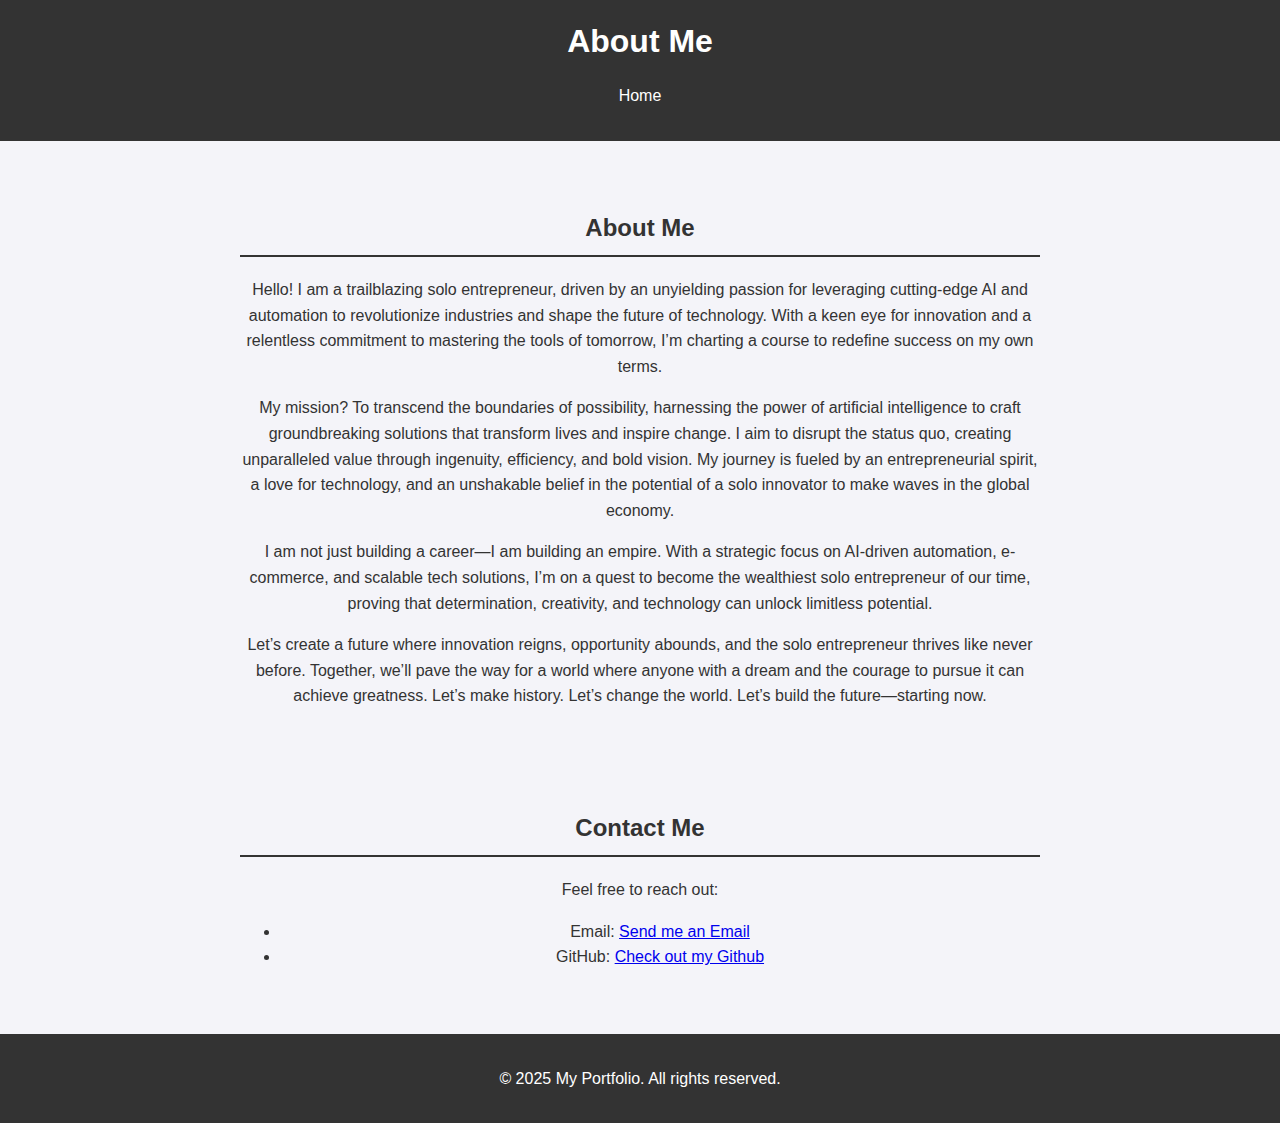
==== about.html @ 5f737262 "multi page structure" ====
<!DOCTYPE html>
<html lang="en">
<head>
    <meta charset="UTF-8">
    <meta name="viewport" content="width=device-width, initial-scale=1.0">
    <title>About Me</title>
    <link rel="stylesheet" href="style.css">
</head>
<body>
    <header>
        <nav>
            <h1>About Me</h1>
            <ul>
                <li><a href="index.html">Home</a></li>
            </ul>
        </nav>
    </header>

    <section id="about">
        <h2>About Me</h2>
    <p>
        Hello! I am a trailblazing solo entrepreneur, driven by an unyielding passion for leveraging cutting-edge AI and automation to revolutionize industries and shape the future of technology. With a keen eye for innovation and a relentless commitment to mastering the tools of tomorrow, I’m charting a course to redefine success on my own terms.
    </p>
    <p>
        My mission? To transcend the boundaries of possibility, harnessing the power of artificial intelligence to craft groundbreaking solutions that transform lives and inspire change. I aim to disrupt the status quo, creating unparalleled value through ingenuity, efficiency, and bold vision. My journey is fueled by an entrepreneurial spirit, a love for technology, and an unshakable belief in the potential of a solo innovator to make waves in the global economy.
    </p>
    <p>
        I am not just building a career—I am building an empire. With a strategic focus on AI-driven automation, e-commerce, and scalable tech solutions, I’m on a quest to become the wealthiest solo entrepreneur of our time, proving that determination, creativity, and technology can unlock limitless potential.
    </p>
    <p>
        Let’s create a future where innovation reigns, opportunity abounds, and the solo entrepreneur thrives like never before. Together, we’ll pave the way for a world where anyone with a dream and the courage to pursue it can achieve greatness. Let’s make history. Let’s change the world. Let’s build the future—starting now.
    </p>
</section>

    <section id="contact">
        <h2>Contact Me</h2>
        <p>Feel free to reach out:</p>
        <ul>
            <li>Email: <a href="blake.schmitt72@gmail.com">Send me an Email</a></li>
            <li>GitHub: <a href="https://github.com/blake2731" target="_blank">Check out my Github</a></li>
        </ul>
    </section>

    <footer>
        <p>© 2025 My Portfolio. All rights reserved.</p>
    </footer>
</body>
</html>
---- style.css ----
/* General Styles */
body {
    font-family: Arial, sans-serif;
    margin: 0;
    padding: 0;
    line-height: 1.6;
    background-color: #f4f4f9;
    color: #333;
}

header {
    background-color: #333;
    color: #fff;
    padding: 1rem 0;
    text-align: center;
}

header h1 {
    margin: 0;
}

header ul {
    list-style: none;
    padding: 0;
}

header ul li {
    display: inline;
    margin: 0 15px;
}

header ul li a {
    color: #fff;
    text-decoration: none;
}

/* Section Styles */
section {
    margin: 2rem auto;
    padding: 1rem;
    max-width: 800px;
    text-align: center;
}

section h2 {
    border-bottom: 2px solid #333;
    padding-bottom: 0.5rem;
}

.project-card {
    background: #fff;
    margin: 1rem auto;
    padding: 1rem;
    border: 1px solid #ddd;
    border-radius: 5px;
    box-shadow: 0 2px 5px rgba(0, 0, 0, 0.1);
}

.project-card h3 {
    margin: 0;
}

footer {
    text-align: center;
    padding: 1rem;
    background-color: #333;
    color: #fff;
}

/* Responsive Design */
@media (max-width: 600px) {
    header ul li {
        display: block;
        margin: 10px 0;
    }
}
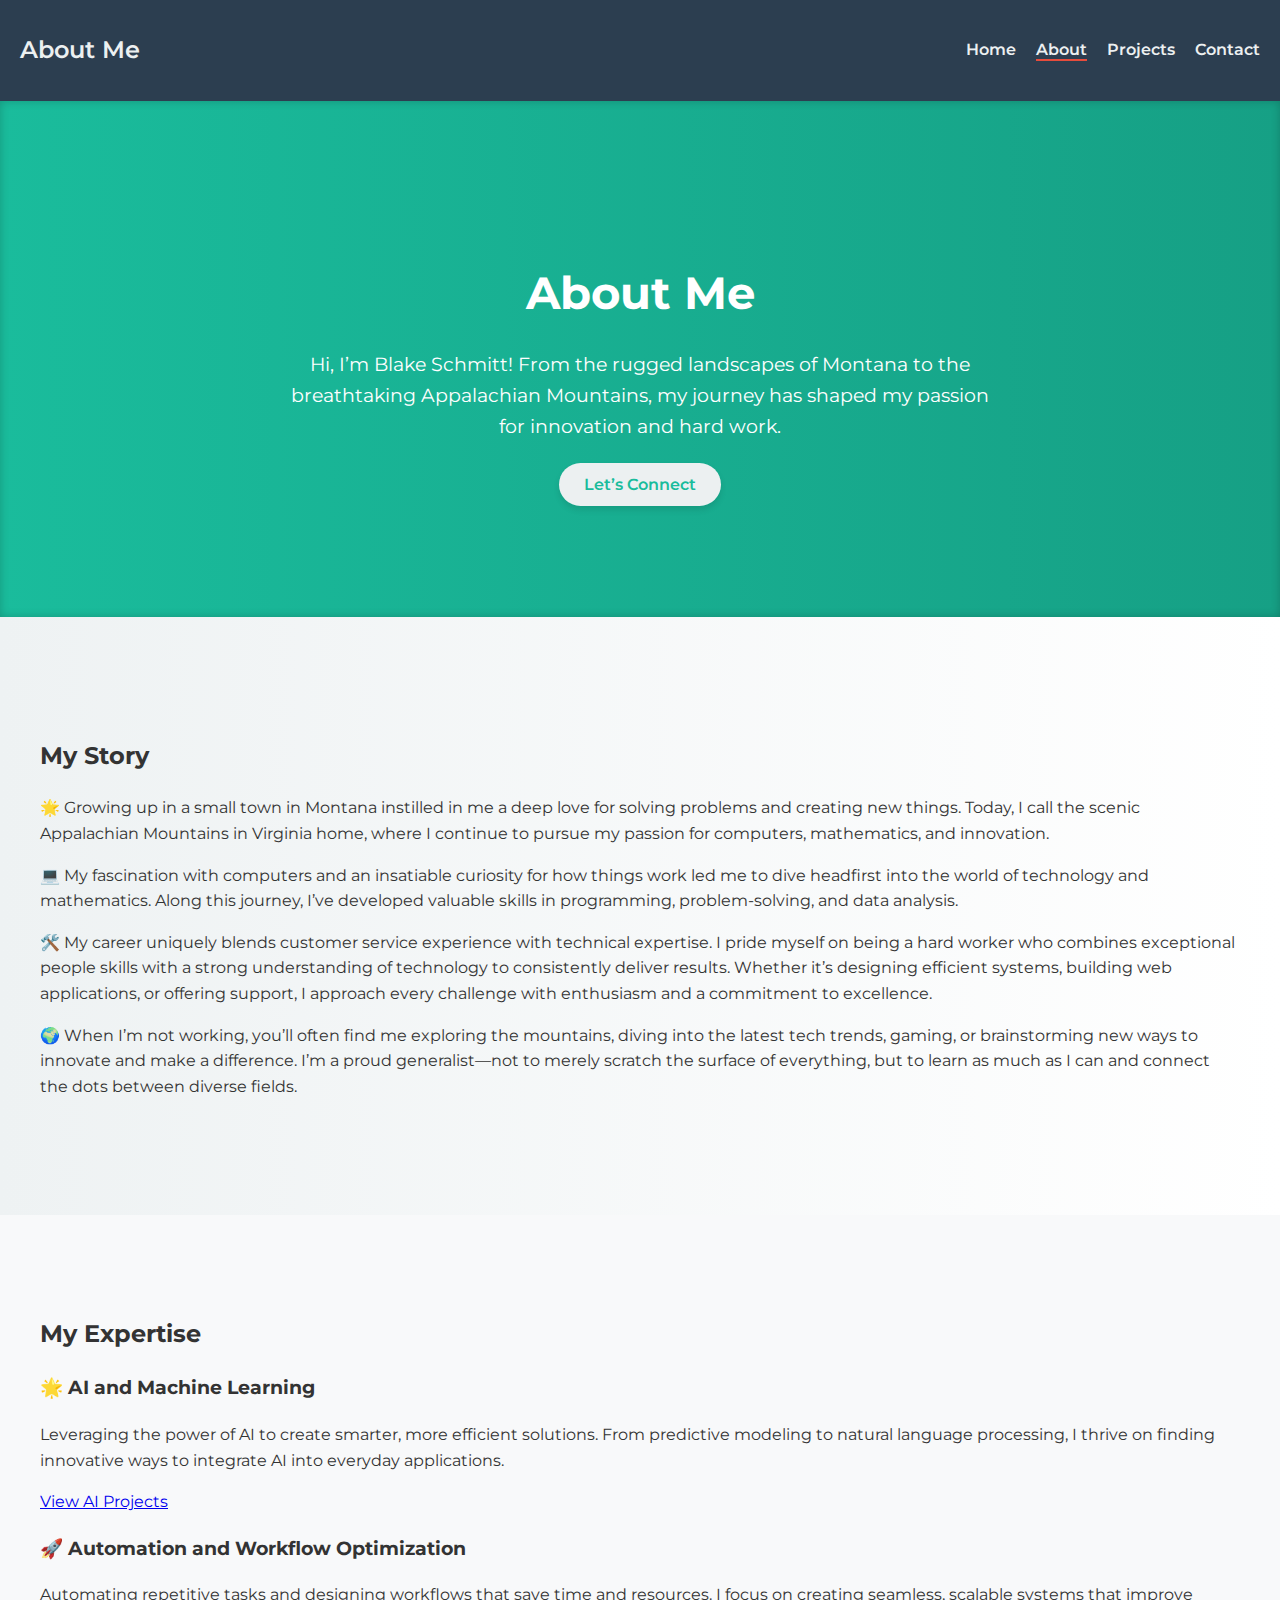
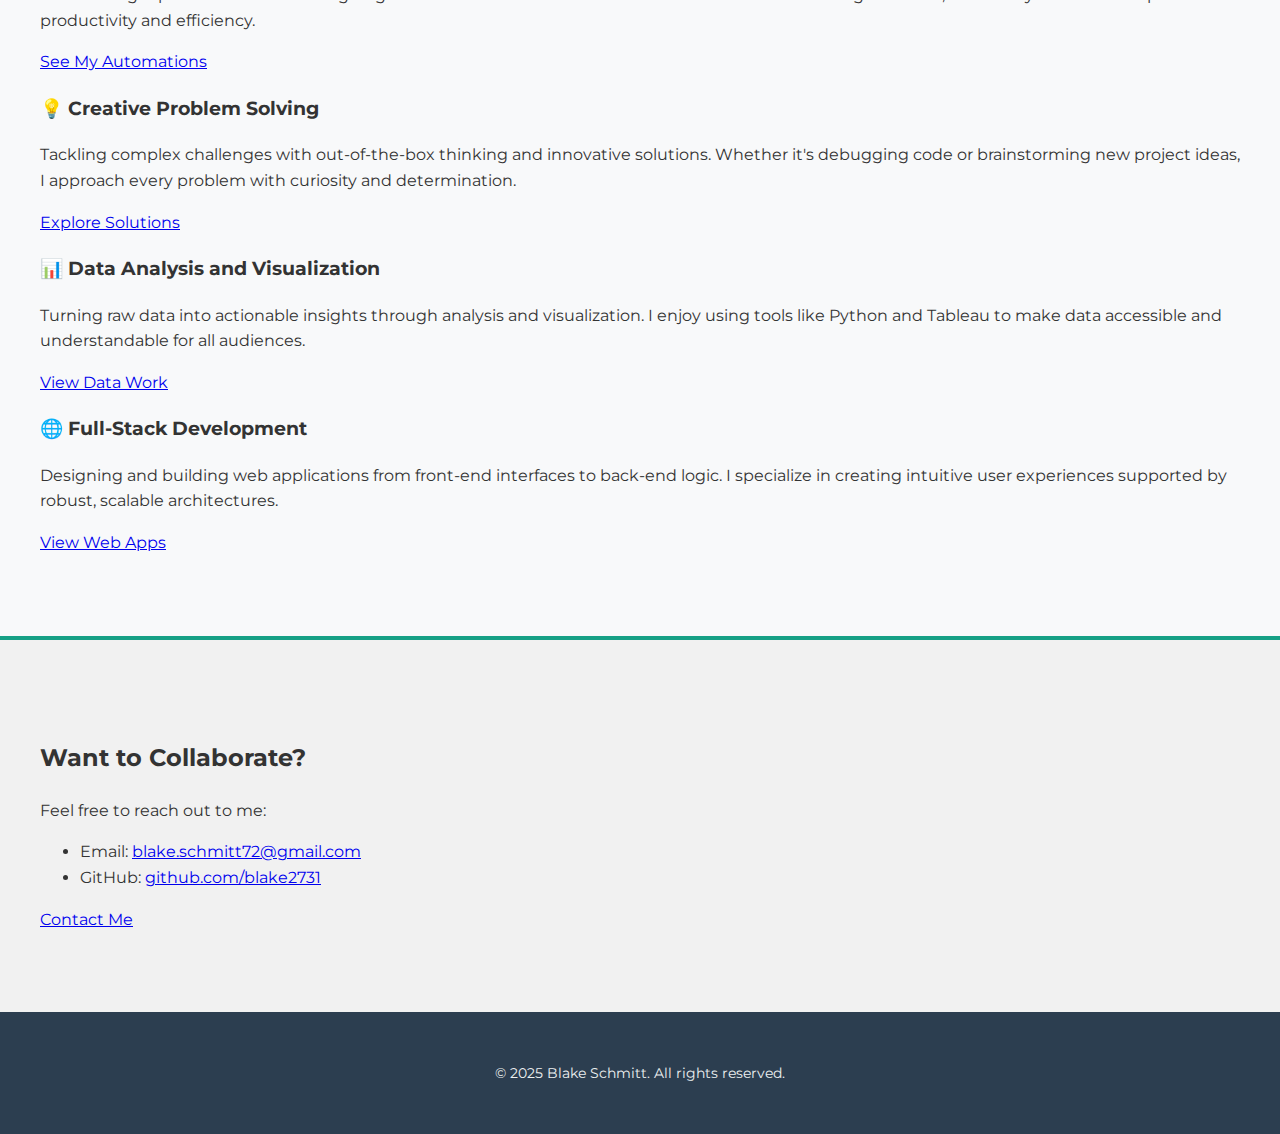
==== commit 11520feb: "Added my First Project to the site, as well as made it visually appealing" ====
--- a/about.html
+++ b/about.html
@@ -3,46 +3,130 @@
 <head>
     <meta charset="UTF-8">
     <meta name="viewport" content="width=device-width, initial-scale=1.0">
-    <title>About Me</title>
-    <link rel="stylesheet" href="style.css">
+    <meta name="description" content="Learn more about me and my journey as an innovative solo entrepreneur leveraging AI and automation to shape the future.">
+    <title>About Me | Blake Schmitt</title>
+    <link rel="stylesheet" href="assets/css/styles.css">
+    <link rel="preconnect" href="https://fonts.googleapis.com">
+    <link href="https://fonts.googleapis.com/css2?family=Montserrat:wght@400;600&display=swap" rel="stylesheet">
+    <link rel="icon" href="assets/images/favicon.ico" type="image/x-icon">
 </head>
 <body>
+    <!-- Header Section -->
     <header>
-        <nav>
-            <h1>About Me</h1>
-            <ul>
+        <nav class="navbar">
+            <h1 class="logo">About Me</h1>
+            <ul class="nav-links">
                 <li><a href="index.html">Home</a></li>
+                <li><a href="about.html" class="active">About</a></li>
+                <li><a href="projects.html">Projects</a></li>
+                <li><a href="contact.html">Contact</a></li>
             </ul>
         </nav>
     </header>
 
-    <section id="about">
-        <h2>About Me</h2>
-    <p>
-        Hello! I am a trailblazing solo entrepreneur, driven by an unyielding passion for leveraging cutting-edge AI and automation to revolutionize industries and shape the future of technology. With a keen eye for innovation and a relentless commitment to mastering the tools of tomorrow, I’m charting a course to redefine success on my own terms.
-    </p>
-    <p>
-        My mission? To transcend the boundaries of possibility, harnessing the power of artificial intelligence to craft groundbreaking solutions that transform lives and inspire change. I aim to disrupt the status quo, creating unparalleled value through ingenuity, efficiency, and bold vision. My journey is fueled by an entrepreneurial spirit, a love for technology, and an unshakable belief in the potential of a solo innovator to make waves in the global economy.
-    </p>
-    <p>
-        I am not just building a career—I am building an empire. With a strategic focus on AI-driven automation, e-commerce, and scalable tech solutions, I’m on a quest to become the wealthiest solo entrepreneur of our time, proving that determination, creativity, and technology can unlock limitless potential.
-    </p>
-    <p>
-        Let’s create a future where innovation reigns, opportunity abounds, and the solo entrepreneur thrives like never before. Together, we’ll pave the way for a world where anyone with a dream and the courage to pursue it can achieve greatness. Let’s make history. Let’s change the world. Let’s build the future—starting now.
-    </p>
-</section>
-
-    <section id="contact">
-        <h2>Contact Me</h2>
-        <p>Feel free to reach out:</p>
-        <ul>
-            <li>Email: <a href="blake.schmitt72@gmail.com">Send me an Email</a></li>
-            <li>GitHub: <a href="https://github.com/blake2731" target="_blank">Check out my Github</a></li>
-        </ul>
+    <!-- Hero Section -->
+    <section id="hero-about" class="hero-section">
+        <div class="container">
+            <h2>About Me</h2>
+            <p>
+                Hi, I’m Blake Schmitt! From the rugged landscapes of Montana to the breathtaking Appalachian Mountains, my journey has shaped my passion for innovation and hard work.
+            </p>
+            <a href="contact.html" class="btn">Let’s Connect</a>
+        </div>
     </section>
 
+    <!-- About Section -->
+    <main>
+        <section id="about" class="section about-section">
+            <div class="container">
+                <h2>My Story</h2>
+                <p class="intro">
+                    🌟 Growing up in a small town in Montana instilled in me a deep love for solving problems and creating new things. Today, I call the scenic Appalachian Mountains in Virginia home, where I continue to pursue my passion for computers, mathematics, and innovation.
+                </p>
+                <p>
+                    💻 My fascination with computers and an insatiable curiosity for how things work led me to dive headfirst into the world of technology and mathematics. Along this journey, I’ve developed valuable skills in programming, problem-solving, and data analysis.
+                </p>
+                <p>
+                    🛠️ My career uniquely blends customer service experience with technical expertise. I pride myself on being a hard worker who combines exceptional people skills with a strong understanding of technology to consistently deliver results. Whether it’s designing efficient systems, building web applications, or offering support, I approach every challenge with enthusiasm and a commitment to excellence.
+                </p>
+                <p>
+                    🌍 When I’m not working, you’ll often find me exploring the mountains, diving into the latest tech trends, gaming, or brainstorming new ways to innovate and make a difference. I’m a proud generalist—not to merely scratch the surface of everything, but to learn as much as I can and connect the dots between diverse fields.
+                </p>
+            </div>
+        </section>
+        
+
+        <!-- Expertise Section -->
+        <section id="expertise" class="section details-section">
+            <div class="container">
+                <h2>My Expertise</h2>
+                <div class="expertise-grid">
+                    <!-- Expertise Item 1 -->
+                    <div class="expertise-item">
+                        <h3>🌟 AI and Machine Learning</h3>
+                        <p>
+                            Leveraging the power of AI to create smarter, more efficient solutions. From predictive modeling to natural language processing, I thrive on finding innovative ways to integrate AI into everyday applications.
+                        </p>
+                        <a href="projects.html#ai-project" class="btn">View AI Projects</a>
+                    </div>
+                    <!-- Expertise Item 2 -->
+                    <div class="expertise-item">
+                        <h3>🚀 Automation and Workflow Optimization</h3>
+                        <p>
+                            Automating repetitive tasks and designing workflows that save time and resources. I focus on creating seamless, scalable systems that improve productivity and efficiency.
+                        </p>
+                        <a href="projects.html#automation-project" class="btn">See My Automations</a>
+                    </div>
+                    <!-- Expertise Item 3 -->
+                    <div class="expertise-item">
+                        <h3>💡 Creative Problem Solving</h3>
+                        <p>
+                            Tackling complex challenges with out-of-the-box thinking and innovative solutions. Whether it's debugging code or brainstorming new project ideas, I approach every problem with curiosity and determination.
+                        </p>
+                        <a href="projects.html#problem-solving" class="btn">Explore Solutions</a>
+                    </div>
+                    <!-- Expertise Item 4 -->
+                    <div class="expertise-item">
+                        <h3>📊 Data Analysis and Visualization</h3>
+                        <p>
+                            Turning raw data into actionable insights through analysis and visualization. I enjoy using tools like Python and Tableau to make data accessible and understandable for all audiences.
+                        </p>
+                        <a href="projects.html#data-project" class="btn">View Data Work</a>
+                    </div>
+                    <!-- Expertise Item 5 -->
+                    <div class="expertise-item">
+                        <h3>🌐 Full-Stack Development</h3>
+                        <p>
+                            Designing and building web applications from front-end interfaces to back-end logic. I specialize in creating intuitive user experiences supported by robust, scalable architectures.
+                        </p>
+                        <a href="projects.html#web-dev" class="btn">View Web Apps</a>
+                    </div>
+                </div>
+            </div>
+        </section>
+        
+
+        <!-- Contact Section -->
+        <section id="contact" class="section contact-section">
+            <div class="container">
+                <h2>Want to Collaborate?</h2>
+                <p>Feel free to reach out to me:</p>
+                <ul class="contact-list">
+                    <li>Email: <a href="mailto:blake.schmitt72@gmail.com">blake.schmitt72@gmail.com</a></li>
+                    <li>GitHub: <a href="https://github.com/blake2731" target="_blank">github.com/blake2731</a></li>
+                </ul>
+                <a href="contact.html" class="btn">Contact Me</a>
+            </div>
+        </section>
+    </main>
+
+    <!-- Footer Section -->
     <footer>
-        <p>© 2025 My Portfolio. All rights reserved.</p>
+        <div class="container">
+            <p>&copy; 2025 Blake Schmitt. All rights reserved.</p>
+        </div>
     </footer>
+
+    <script src="assets/js/script.js"></script>
 </body>
 </html>
--- a/assets/css/styles.css
+++ b/assets/css/styles.css
@@ -0,0 +1,424 @@
+/* Global Styles */
+body {
+    font-family: 'Montserrat', sans-serif;
+    margin: 0;
+    padding: 0;
+    background-color: #f8f9fa;
+    color: #333;
+    line-height: 1.6;
+}
+
+.container {
+    max-width: 1200px;
+    margin: 0 auto;
+    padding: 20px;
+}
+
+/* Navbar */
+.navbar {
+    background-color: #2c3e50;
+    padding: 15px 20px;
+    display: flex;
+    justify-content: space-between;
+    align-items: center;
+    color: white;
+    box-shadow: 0 4px 6px rgba(0, 0, 0, 0.1);
+}
+
+.navbar .logo {
+    font-size: 1.5rem;
+    font-weight: 600;
+    color: #ecf0f1;
+}
+
+.navbar .nav-links {
+    list-style: none;
+    display: flex;
+    gap: 20px;
+    padding: 0;
+}
+
+.navbar .nav-links a {
+    color: #ecf0f1;
+    text-decoration: none;
+    font-weight: 600;
+    transition: color 0.3s ease, border-bottom 0.3s ease;
+}
+
+.navbar .nav-links a:hover {
+    color: #1abc9c;
+    border-bottom: 2px solid #1abc9c;
+}
+
+.navbar .nav-links a.active {
+    border-bottom: 2px solid #e74c3c;
+}
+
+/* Sections */
+.section {
+    padding: 60px 20px;
+}
+
+.section-heading {
+    font-size: 2.5rem;
+    text-align: center;
+    margin-bottom: 30px;
+    color: #2c3e50;
+    text-shadow: 1px 1px 6px rgba(0, 0, 0, 0.1);
+}
+
+/* Hero Section */
+.hero-section {
+    background: linear-gradient(to right, #1abc9c, #16a085);
+    color: white;
+    text-align: center;
+    padding: 100px 20px;
+    box-shadow: inset 0 0 10px rgba(0, 0, 0, 0.2);
+}
+
+.hero-section h2 {
+    font-size: 2.8rem;
+    margin-bottom: 20px;
+}
+
+.hero-section p {
+    font-size: 1.2rem;
+    margin: 0 auto 30px;
+    max-width: 700px;
+}
+
+.hero-section .btn {
+    background-color: #ecf0f1;
+    color: #1abc9c;
+    padding: 12px 25px;
+    border-radius: 50px;
+    font-weight: 600;
+    text-decoration: none;
+    box-shadow: 0 4px 6px rgba(0, 0, 0, 0.1);
+    transition: background-color 0.3s ease, transform 0.3s ease;
+}
+
+.hero-section .btn:hover {
+    background-color: #bdc3c7;
+    transform: scale(1.1);
+}
+
+/* About Section */
+.about-section {
+    background: linear-gradient(to right, #eef2f3, #ffffff);
+    position: relative;
+    padding: 80px 20px;
+}
+
+.about-section::before, .about-section::after {
+    content: '';
+    position: absolute;
+    width: 100%;
+    height: 50px;
+    background: linear-gradient(to right, #1abc9c1f, #16a085);
+    clip-path: polygon(0 0, 100% 0, 100% 50%, 0 100%);
+    z-index: -1;
+}
+
+.about-section .about-content {
+    background: white;
+    padding: 30px;
+    border-radius: 12px;
+    box-shadow: 0 4px 8px rgba(0, 0, 0, 0.1);
+    text-align: justify;
+    line-height: 1.8;
+}
+
+.about-content h3 {
+    font-size: 1.5rem;
+    color: #16a085;
+    margin-bottom: 15px;
+}
+
+.about-content p {
+    margin-bottom: 20px;
+}
+
+/* Projects Section */
+.projects-section {
+    background-color: #ecf0f1;
+    text-align: center;
+    padding: 60px 20px;
+}
+
+.project-grid {
+    display: grid;
+    grid-template-columns: repeat(auto-fit, minmax(300px, 1fr));
+    gap: 20px;
+}
+
+.project {
+    background: white;
+    padding: 20px;
+    border-radius: 10px;
+    box-shadow: 0 6px 10px rgba(0, 0, 0, 0.1);
+    transition: transform 0.3s ease, box-shadow 0.3s ease;
+}
+
+.project:hover {
+    transform: translateY(-5px);
+    box-shadow: 0 10px 15px rgba(0, 0, 0, 0.2);
+}
+
+.project-image {
+    width: 40%;
+    max-width: 200px;
+    border-radius: 8px;
+    box-shadow: 0 4px 6px rgba(0, 0, 0, 0.1);
+    transition: transform 0.3s ease;
+}
+
+.project-image:hover {
+    transform: scale(1.05);
+}
+
+.project h3 {
+    margin-bottom: 15px;
+    font-size: 1.5rem;
+}
+
+.project p {
+    font-size: 1rem;
+    margin-bottom: 20px;
+}
+
+.project-links .btn {
+    background-color: #1abc9c;
+    color: white;
+    padding: 10px 20px;
+    border-radius: 5px;
+    text-decoration: none;
+    font-weight: 600;
+    transition: background-color 0.3s ease, transform 0.3s ease;
+}
+
+.project-links .btn:hover {
+    background-color: #16a085;
+    transform: scale(1.1);
+}
+
+/* Gallery Section */
+.gallery-section {
+    background-color: #ecf0f1;
+    text-align: center;
+    padding: 60px 20px;
+}
+
+.gallery-grid {
+    display: grid;
+    grid-template-columns: repeat(auto-fit, minmax(300px, 1fr));
+    gap: 20px;
+}
+
+.gallery-grid img {
+    width: 100%;
+    border-radius: 8px;
+    box-shadow: 0 4px 8px rgba(0, 0, 0, 0.1);
+    transition: transform 0.3s ease;
+}
+.gallery-heading {
+    font-size: 1.8rem;
+    margin-bottom: 30px;
+    color: #2c3e50;
+    text-shadow: 1px 1px 4px rgba(0, 0, 0, 0.1);
+}
+.gallery-item {
+    width: 100%;
+    border-radius: 8px;
+    box-shadow: 0 4px 8px rgba(0, 0, 0, 0.1);
+    transition: transform 0.3s ease, box-shadow 0.3s ease;
+}
+.gallery-item:hover {
+    transform: scale(1.05);
+    box-shadow: 0 8px 12px rgba(0, 0, 0, 0.2);
+}
+
+.gallery-grid img:hover {
+    transform: scale(1.05);
+}
+
+/* Contact Section */
+.contact-section {
+    background-color: #f1f1f1;
+    padding: 60px 20px;
+    border-top: 4px solid #16a085;
+}
+
+.contact-form {
+    max-width: 600px;
+    margin: 0 auto;
+    background: white;
+    padding: 20px;
+    border-radius: 10px;
+    box-shadow: 0 4px 8px rgba(0, 0, 0, 0.1);
+}
+
+.contact-form .form-group {
+    margin-bottom: 20px;
+}
+
+.contact-form label {
+    font-weight: 600;
+    margin-bottom: 8px;
+    color: #2c3e50;
+}
+
+.contact-form input, .contact-form textarea {
+    width: 100%;
+    padding: 12px;
+    border: 1px solid #bdc3c7;
+    border-radius: 5px;
+}
+
+.contact-form input:focus, .contact-form textarea:focus {
+    border-color: #1abc9c;
+    box-shadow: 0 0 8px rgba(26, 188, 156, 0.5);
+    outline: none;
+}
+
+.contact-form button {
+    background-color: #1abc9c;
+    color: white;
+    padding: 12px 25px;
+    border-radius: 50px;
+    font-weight: 600;
+    border: none;
+    transition: background-color 0.3s ease, transform 0.3s ease;
+}
+
+.contact-form button:hover {
+    background-color: #16a085;
+    transform: scale(1.1);
+}
+
+/* Footer */
+footer {
+    background-color: #2c3e50;
+    color: #ecf0f1;
+    text-align: center;
+    padding: 15px 0;
+    font-size: 0.9rem;
+}
+
+/* Lightbox Effect */
+.lightbox img {
+    cursor: zoom-in;
+}
+
+.lightbox:focus img {
+    transform: scale(1.2);
+    transition: transform 0.3s ease;
+    outline: none;
+}
+
+.lightbox:hover img {
+    box-shadow: 0 8px 15px rgba(0, 0, 0, 0.3);
+}
+/* Key Features and Technologies Styling */
+.features-tools-wrapper {
+    display: grid;
+    grid-template-columns: repeat(auto-fit, minmax(300px, 1fr));
+    gap: 20px;
+    margin-top: 30px;
+}
+
+.features, .tools {
+    background: #ffffff;
+    border-radius: 12px;
+    padding: 25px;
+    box-shadow: 0 4px 8px rgba(0, 0, 0, 0.1);
+    transition: transform 0.3s ease, box-shadow 0.3s ease;
+}
+
+.features:hover, .tools:hover {
+    transform: translateY(-5px);
+    box-shadow: 0 8px 15px rgba(0, 0, 0, 0.2);
+}
+
+.features h3, .tools h3 {
+    color: #1abc9c;
+    margin-bottom: 20px;
+    text-align: center;
+    font-size: 1.5rem;
+    font-weight: 600;
+    text-shadow: 1px 1px 2px rgba(0, 0, 0, 0.1);
+}
+
+.feature-list, .tools-list {
+    list-style: none;
+    padding: 0;
+}
+
+.feature-list li, .tools-list li {
+    display: flex;
+    align-items: center;
+    margin-bottom: 15px;
+    font-size: 1.1rem;
+    color: #333;
+}
+
+.feature-list li i, .tools-list li i {
+    color: #1abc9c;
+    font-size: 1.3rem;
+    margin-right: 10px;
+}
+
+/* Project Links */
+.project-links {
+    text-align: center;
+    margin-top: 40px;
+}
+
+.project-links .btn {
+    background-color: #1abc9c;
+    color: white;
+    padding: 12px 30px;
+    font-size: 1rem;
+    border-radius: 50px;
+    text-decoration: none;
+    font-weight: 600;
+    box-shadow: 0 4px 8px rgba(0, 0, 0, 0.1);
+    transition: transform 0.3s ease, background-color 0.3s ease;
+}
+
+.project-links .btn:hover {
+    background-color: #16a085;
+    transform: scale(1.1);
+}
+
+.project-links .btn i {
+    margin-right: 8px;
+}
+
+/* Center the Image Container */
+.image-container {
+    display: flex; /* Flexbox for centering */
+    justify-content: center; /* Center horizontally */
+    align-items: center; /* Center vertically */
+    margin: 40px auto; /* Add spacing and center the container itself */
+    max-width: 300px; /* Optional: Limit the maximum size of the image */
+}
+
+/* Style the Image */
+.project-image {
+    width: 100%; /* Make the image responsive */
+    height: auto; /* Maintain aspect ratio */
+    border-radius: 10px; /* Optional: Rounded corners */
+    box-shadow: 0 4px 8px rgba(0, 0, 0, 0.2); /* Add a subtle shadow for better visuals */
+    transition: transform 0.3s ease, box-shadow 0.3s ease; /* Smooth hover effects */
+}
+
+/* Hover Effect */
+.project-image:hover {
+    transform: scale(1.05); /* Slight zoom on hover */
+    box-shadow: 0 8px 16px rgba(0, 0, 0, 0.3); /* Enhance shadow on hover */
+}
+
+
+/* Icons */
+@import url('https://cdnjs.cloudflare.com/ajax/libs/font-awesome/6.0.0/css/all.min.css');
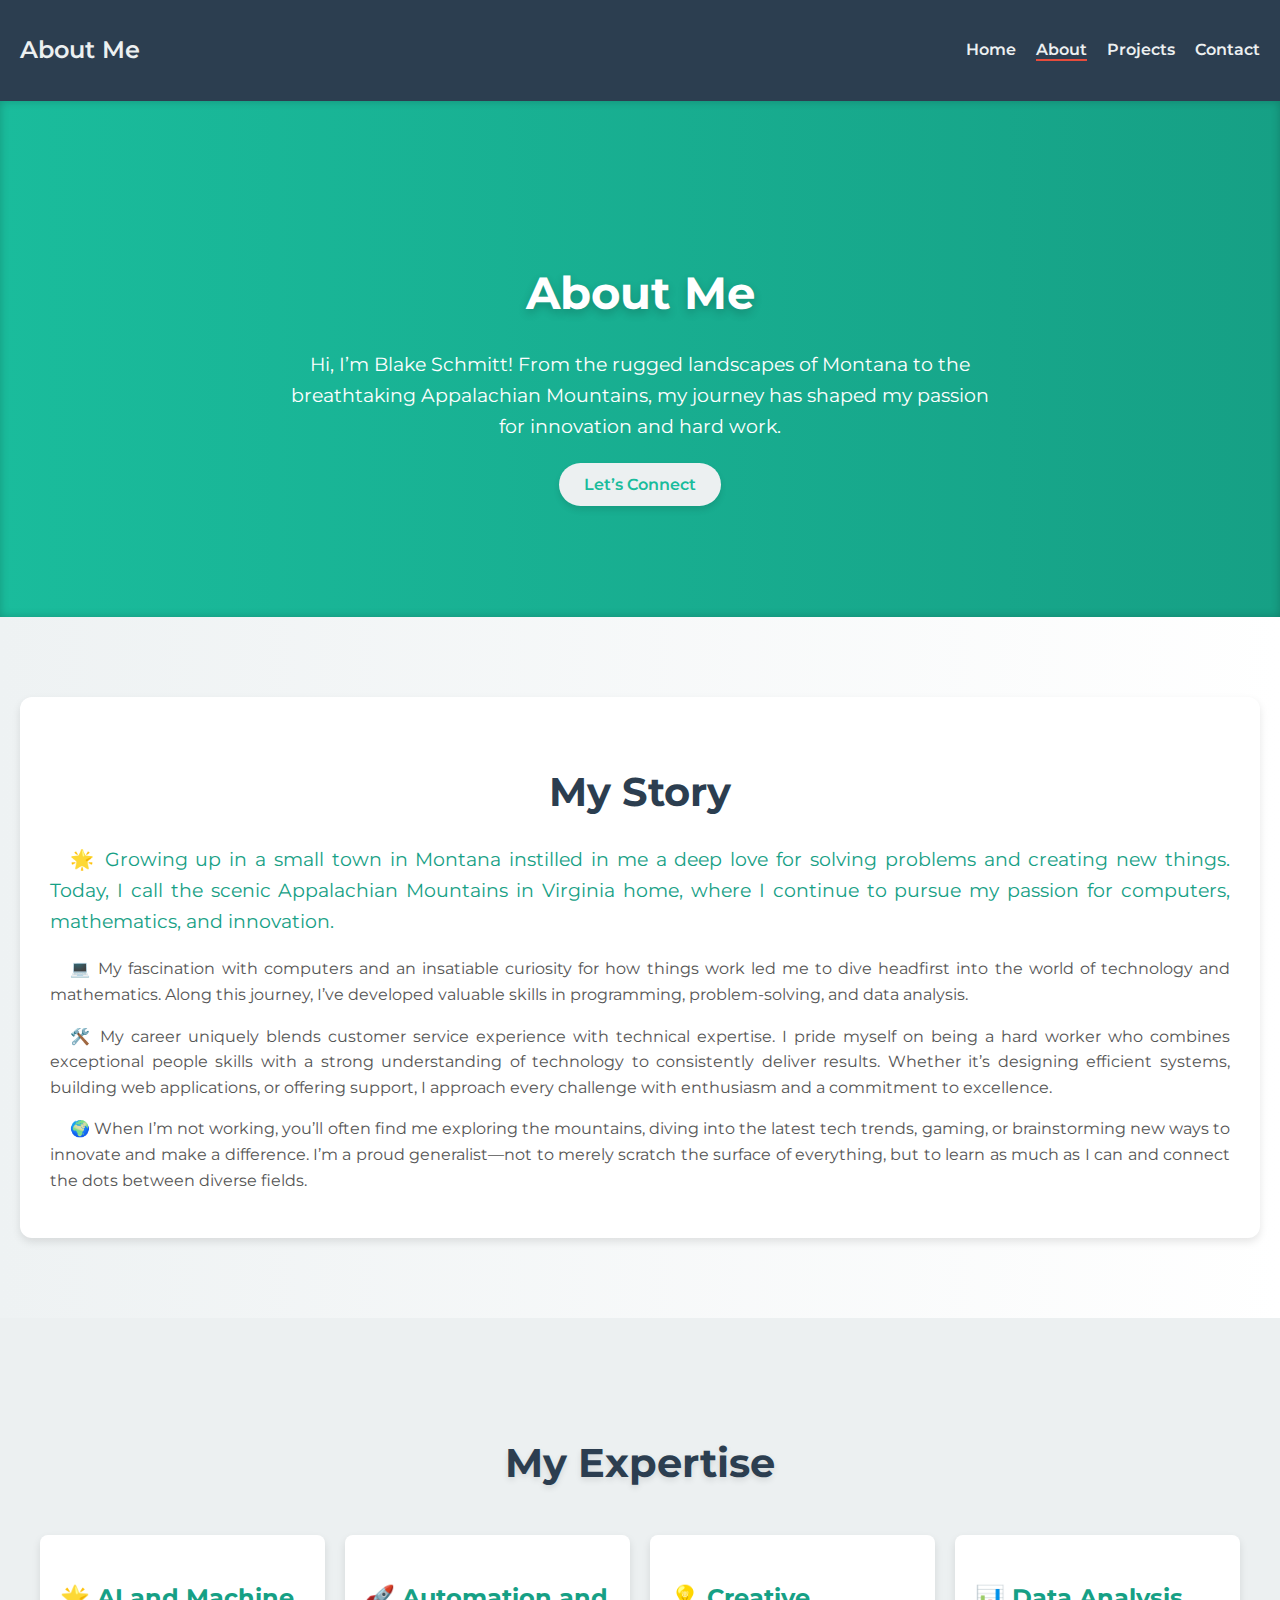
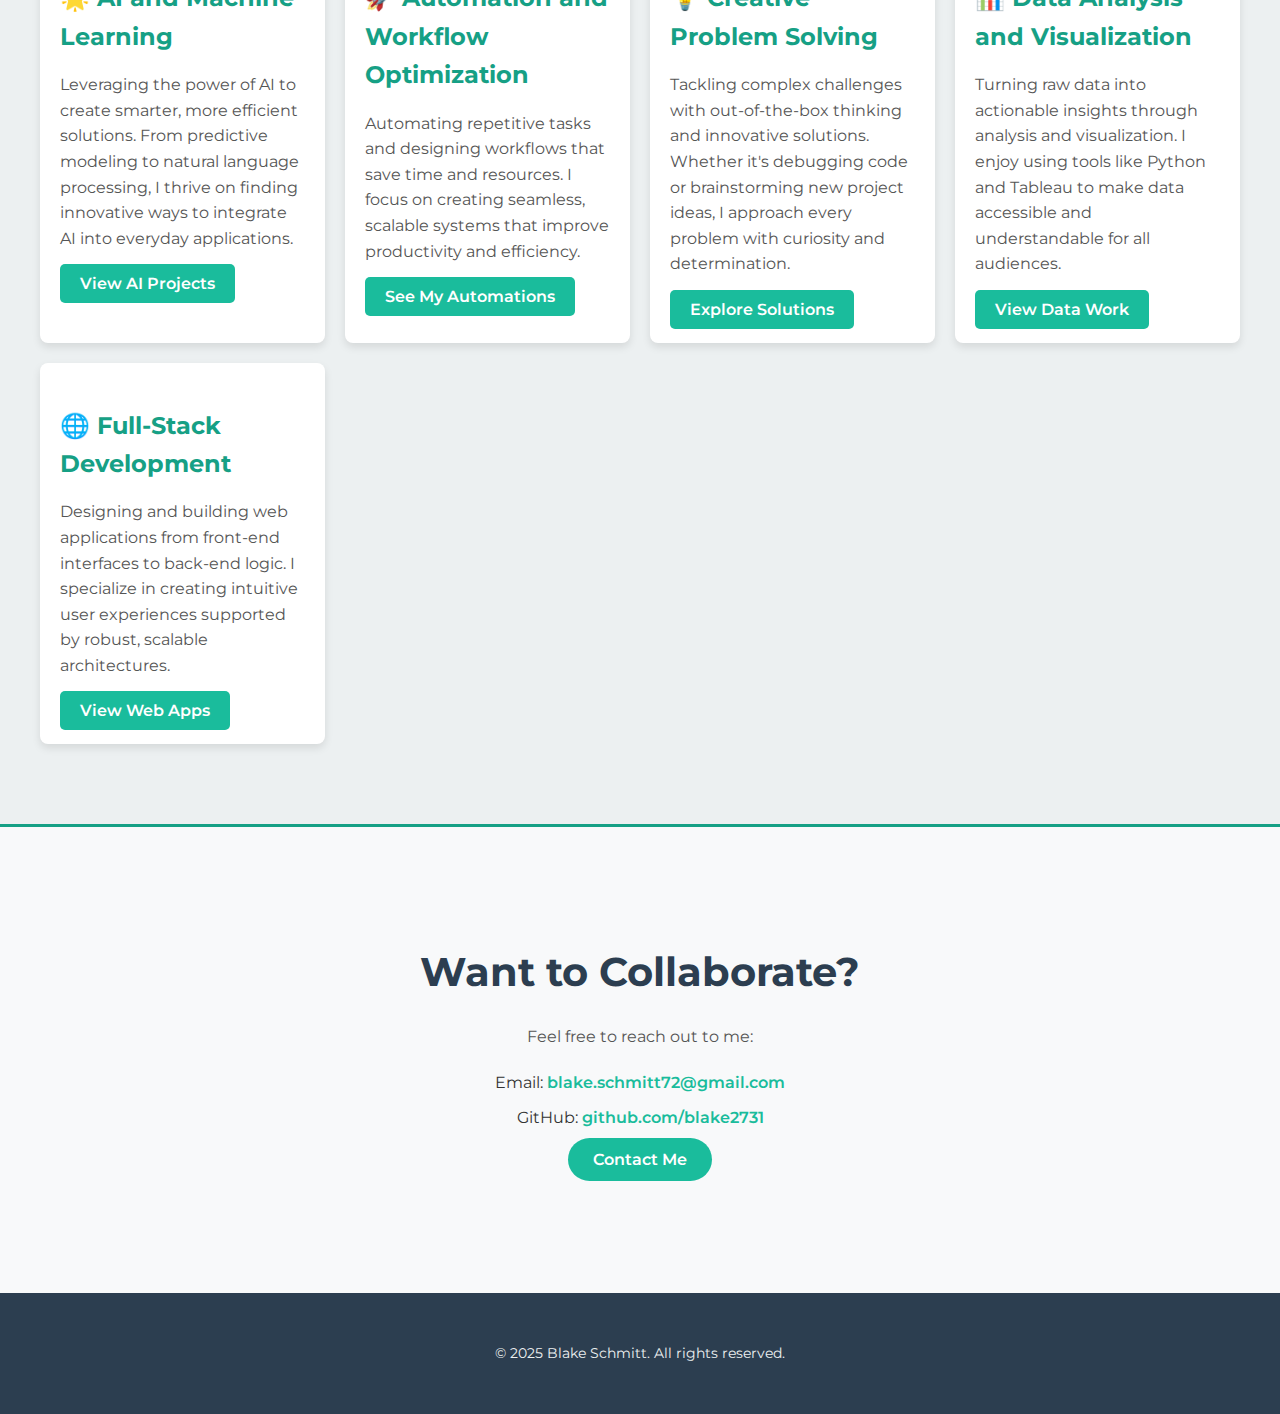
==== commit d7287f5c: "added more styling to the about me section" ====
--- a/about.html
+++ b/about.html
@@ -5,7 +5,7 @@
     <meta name="viewport" content="width=device-width, initial-scale=1.0">
     <meta name="description" content="Learn more about me and my journey as an innovative solo entrepreneur leveraging AI and automation to shape the future.">
     <title>About Me | Blake Schmitt</title>
-    <link rel="stylesheet" href="assets/css/styles.css">
+    <link rel="stylesheet" href="assets/css/about.css">
     <link rel="preconnect" href="https://fonts.googleapis.com">
     <link href="https://fonts.googleapis.com/css2?family=Montserrat:wght@400;600&display=swap" rel="stylesheet">
     <link rel="icon" href="assets/images/favicon.ico" type="image/x-icon">
--- a/assets/css/about.css
+++ b/assets/css/about.css
@@ -0,0 +1,254 @@
+/* Global Typography & Layout */
+body {
+    font-family: 'Montserrat', sans-serif;
+    margin: 0;
+    padding: 0;
+    background-color: #f8f9fa;
+    color: #333;
+    line-height: 1.6;
+}
+
+.container {
+    max-width: 1200px;
+    margin: 0 auto;
+    padding: 20px;
+}
+
+/* Navbar */
+.navbar {
+    background-color: #2c3e50;
+    padding: 15px 20px;
+    display: flex;
+    justify-content: space-between;
+    align-items: center;
+    box-shadow: 0 4px 6px rgba(0, 0, 0, 0.1);
+}
+
+.navbar .logo {
+    font-size: 1.5rem;
+    font-weight: 600;
+    color: #ecf0f1;
+}
+
+.navbar .nav-links {
+    list-style: none;
+    display: flex;
+    gap: 20px;
+    padding: 0;
+}
+
+.navbar .nav-links a {
+    color: #ecf0f1;
+    text-decoration: none;
+    font-weight: 600;
+    transition: color 0.3s ease, border-bottom 0.3s ease;
+}
+
+.navbar .nav-links a:hover {
+    color: #1abc9c;
+    border-bottom: 2px solid #1abc9c;
+}
+
+.navbar .nav-links a.active {
+    border-bottom: 2px solid #e74c3c;
+}
+
+/* Hero Section */
+.hero-section {
+    background: linear-gradient(to right, #1abc9c, #16a085);
+    color: white;
+    text-align: center;
+    padding: 100px 20px;
+    box-shadow: inset 0 0 10px rgba(0, 0, 0, 0.2);
+}
+
+.hero-section h2 {
+    font-size: 2.8rem;
+    margin-bottom: 20px;
+    text-shadow: 0px 4px 10px rgba(0, 0, 0, 0.2);
+}
+
+.hero-section p {
+    font-size: 1.2rem;
+    margin-bottom: 30px;
+    max-width: 700px;
+    margin-left: auto;
+    margin-right: auto;
+}
+
+.hero-section .btn {
+    background-color: #ecf0f1;
+    color: #1abc9c;
+    padding: 12px 25px;
+    border-radius: 50px;
+    font-weight: 600;
+    text-decoration: none;
+    box-shadow: 0 4px 6px rgba(0, 0, 0, 0.1);
+    transition: background-color 0.3s ease, transform 0.3s ease;
+}
+
+.hero-section .btn:hover {
+    background-color: #bdc3c7;
+    transform: scale(1.1);
+}
+
+/* About Section */
+.about-section {
+    background: linear-gradient(to right, #eef2f3, #ffffff);
+    padding: 80px 20px;
+    position: relative;
+}
+
+.about-section .container {
+    background: white;
+    padding: 30px;
+    border-radius: 12px;
+    box-shadow: 0 4px 8px rgba(0, 0, 0, 0.1);
+}
+
+.about-section h2 {
+    font-size: 2.5rem;
+    text-align: center;
+    color: #2c3e50;
+    margin-bottom: 20px;
+}
+
+.about-section .intro {
+    font-size: 1.2rem;
+    color: #16a085;
+    margin-bottom: 20px;
+}
+
+.about-section p {
+    font-size: 1rem;
+    color: #555;
+    margin-bottom: 15px;
+    text-align: justify;
+    text-indent: 20px;
+}
+
+/* Expertise Section */
+.details-section {
+    padding: 60px 20px;
+    background: #ecf0f1;
+}
+
+.details-section h2 {
+    font-size: 2.5rem;
+    text-align: center;
+    color: #2c3e50;
+    margin-bottom: 40px;
+    text-shadow: 0px 3px 6px rgba(0, 0, 0, 0.1);
+}
+
+.expertise-grid {
+    display: grid;
+    grid-template-columns: repeat(auto-fit, minmax(280px, 1fr));
+    gap: 20px;
+}
+
+.expertise-item {
+    background: white;
+    padding: 20px;
+    border-radius: 8px;
+    box-shadow: 0 4px 8px rgba(0, 0, 0, 0.1);
+    transition: transform 0.3s ease, box-shadow 0.3s ease;
+}
+
+.expertise-item:hover {
+    transform: translateY(-5px);
+    box-shadow: 0 10px 15px rgba(0, 0, 0, 0.2);
+}
+
+.expertise-item h3 {
+    font-size: 1.5rem;
+    color: #16a085;
+    margin-bottom: 15px;
+}
+
+.expertise-item p {
+    font-size: 1rem;
+    color: #555;
+    margin-bottom: 20px;
+}
+
+.expertise-item .btn {
+    background-color: #1abc9c;
+    color: white;
+    padding: 10px 20px;
+    border-radius: 5px;
+    font-weight: 600;
+    text-decoration: none;
+    transition: background-color 0.3s ease, transform 0.3s ease;
+}
+
+.expertise-item .btn:hover {
+    background-color: #16a085;
+    transform: scale(1.1);
+}
+
+/* Contact Section */
+.contact-section {
+    text-align: center;
+    background-color: #f8f9fa;
+    padding: 60px 20px;
+    border-top: 3px solid #16a085;
+}
+
+.contact-section h2 {
+    font-size: 2.5rem;
+    color: #2c3e50;
+    margin-bottom: 20px;
+}
+
+.contact-section p {
+    font-size: 1rem;
+    margin-bottom: 20px;
+    color: #555;
+}
+
+.contact-section .contact-list {
+    list-style: none;
+    padding: 0;
+}
+
+.contact-section .contact-list li {
+    margin-bottom: 10px;
+    font-size: 1rem;
+}
+
+.contact-section .contact-list a {
+    color: #1abc9c;
+    text-decoration: none;
+    font-weight: 600;
+}
+
+.contact-section .contact-list a:hover {
+    text-decoration: underline;
+}
+
+.contact-section .btn {
+    margin-top: 20px;
+    background-color: #1abc9c;
+    color: white;
+    padding: 12px 25px;
+    border-radius: 50px;
+    text-decoration: none;
+    font-weight: 600;
+    transition: background-color 0.3s ease, transform 0.3s ease;
+}
+
+.contact-section .btn:hover {
+    background-color: #16a085;
+    transform: scale(1.1);
+}
+
+/* Footer */
+footer {
+    background-color: #2c3e50;
+    color: #ecf0f1;
+    text-align: center;
+    padding: 15px 0;
+    margin-top: 40px;
+    font-size: 0.9rem;
+}
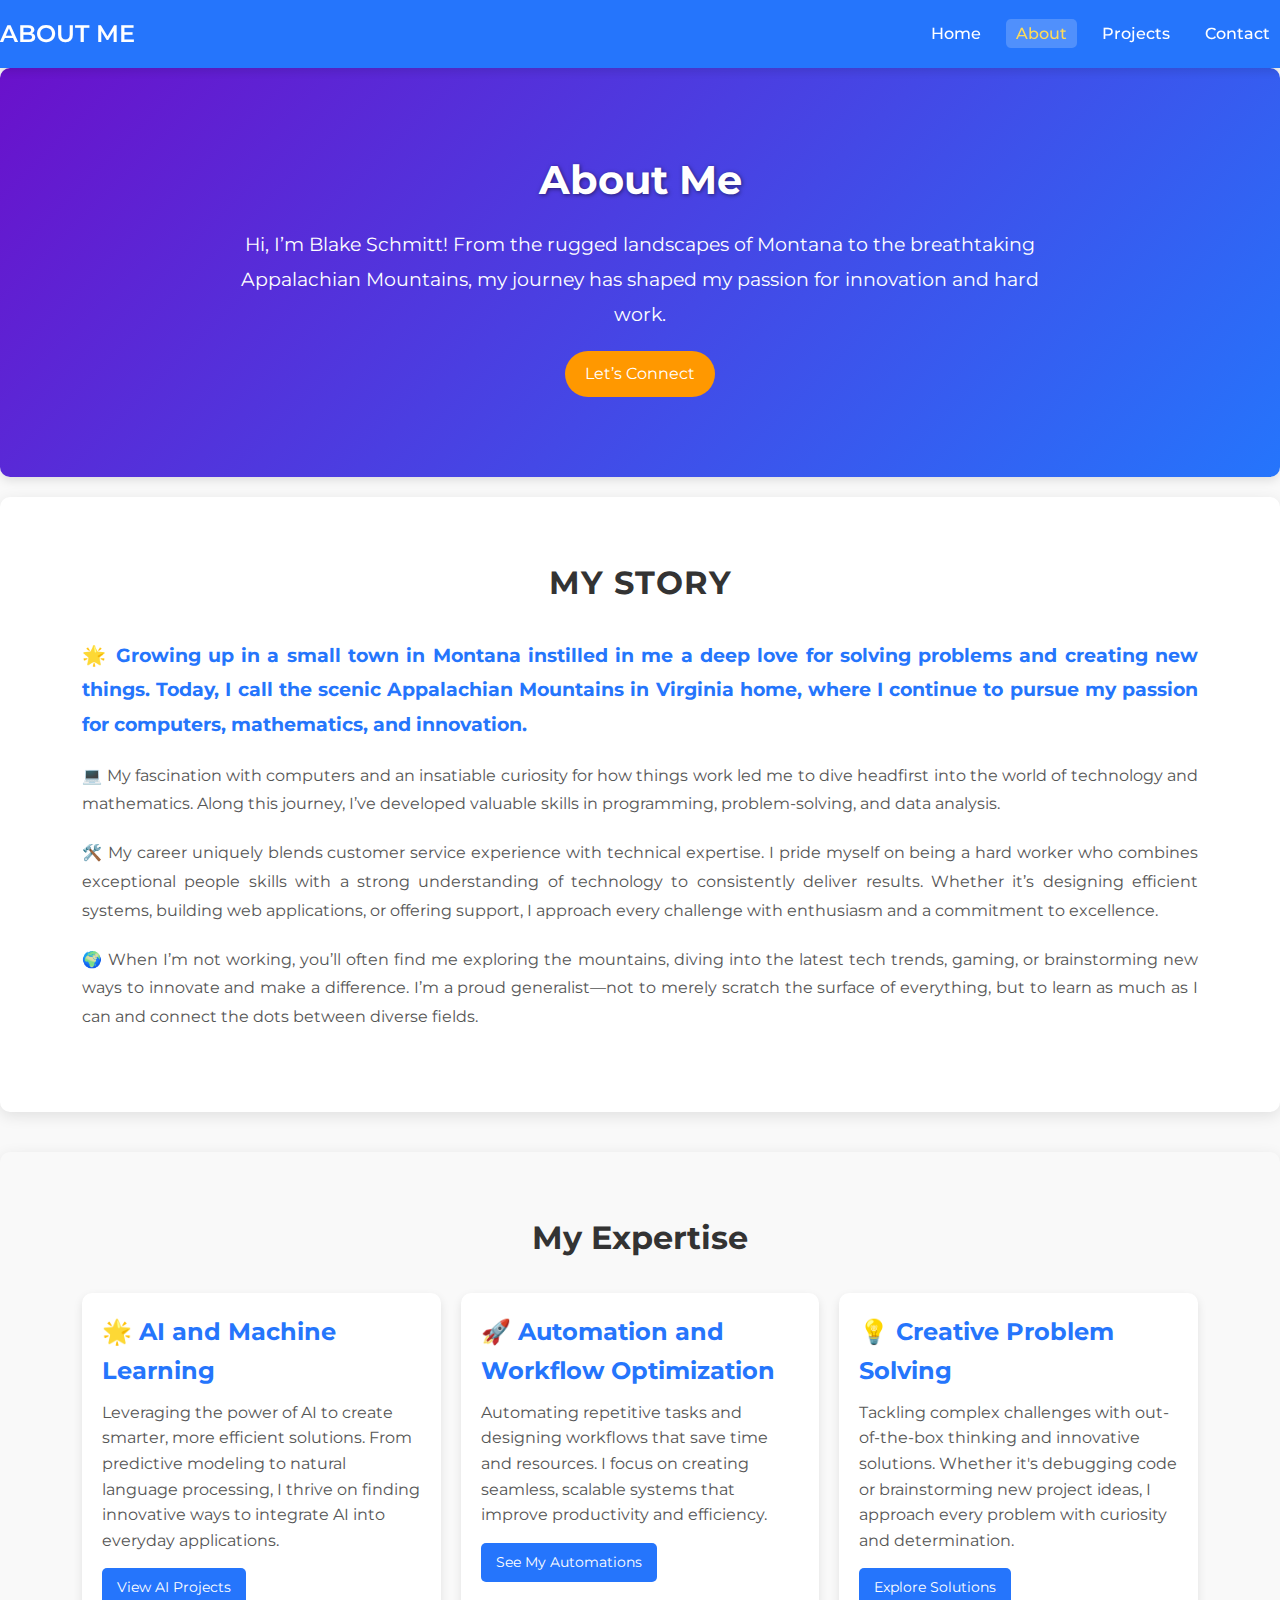
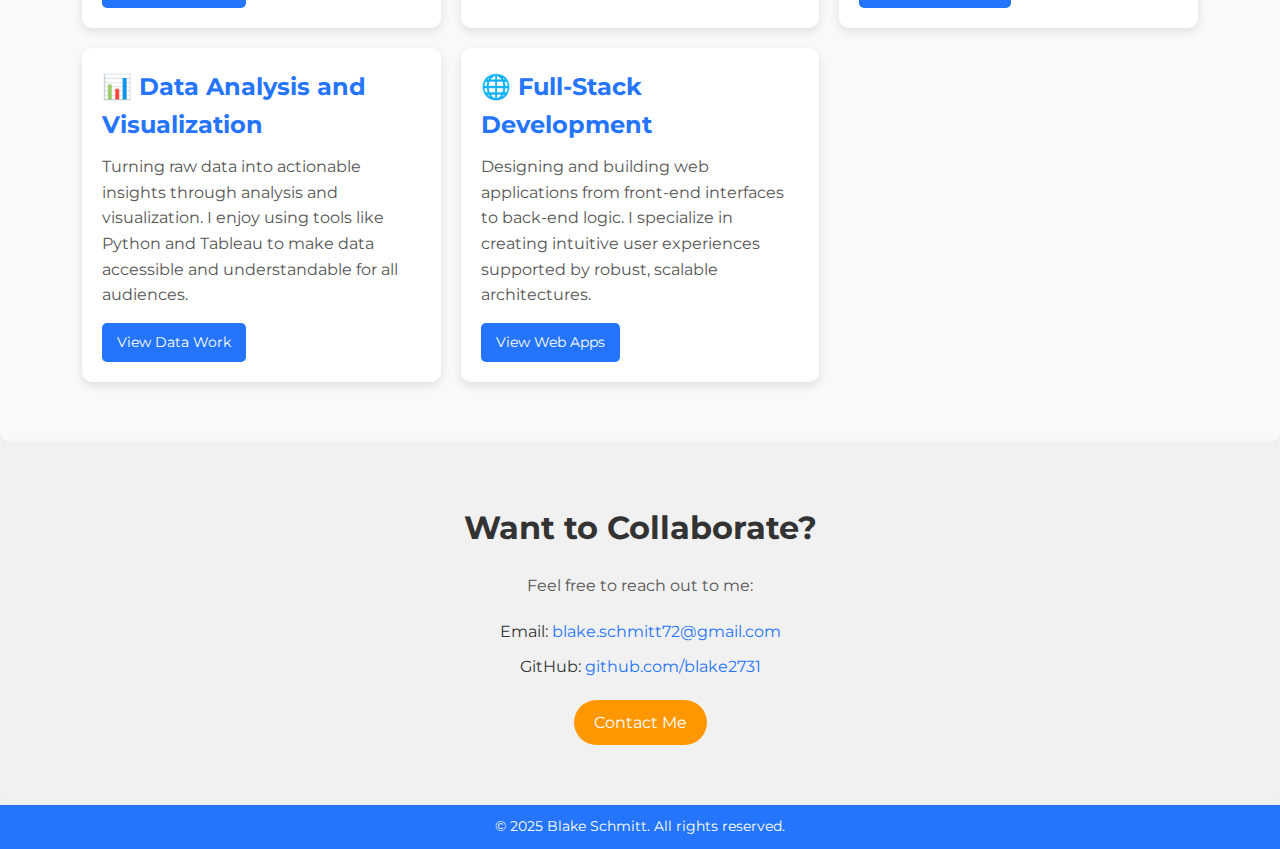
==== commit 96df7aa9: "Refactored css to make it easier to find styles for each page and make it easy to add onto later." ====
--- a/about.html
+++ b/about.html
@@ -5,7 +5,10 @@
     <meta name="viewport" content="width=device-width, initial-scale=1.0">
     <meta name="description" content="Learn more about me and my journey as an innovative solo entrepreneur leveraging AI and automation to shape the future.">
     <title>About Me | Blake Schmitt</title>
+    <link rel="stylesheet" href="assets/css/global.css">
     <link rel="stylesheet" href="assets/css/about.css">
+    
+
     <link rel="preconnect" href="https://fonts.googleapis.com">
     <link href="https://fonts.googleapis.com/css2?family=Montserrat:wght@400;600&display=swap" rel="stylesheet">
     <link rel="icon" href="assets/images/favicon.ico" type="image/x-icon">
--- a/assets/css/global.css
+++ b/assets/css/global.css
@@ -0,0 +1,189 @@
+/* Reset Styles */
+* {
+    margin: 0;
+    padding: 0;
+    box-sizing: border-box;
+}
+
+/* Global Body Styling */
+body {
+    font-family: 'Montserrat', sans-serif;
+    line-height: 1.6;
+    color: #333;
+    background-color: #f9f9f9;
+    margin: 0;
+    display: flex;
+    flex-direction: column;
+    min-height: 100vh;
+}
+
+/* Container */
+.container {
+    max-width: 1200px;
+    width: 90%;
+    margin: 0 auto;
+}
+
+/* Header Styling */
+header {
+    background: #2575fc;
+    color: #fff;
+    padding: 15px 0;
+    position: sticky;
+    top: 0;
+    z-index: 100;
+    box-shadow: 0px 4px 8px rgba(0, 0, 0, 0.1);
+}
+
+.navbar {
+    display: flex;
+    justify-content: space-between;
+    align-items: center;
+    flex-wrap: wrap; /* Ensures wrapping on smaller screens */
+}
+
+.logo {
+    font-size: 1.5rem;
+    font-weight: 600;
+    text-transform: uppercase;
+}
+
+.nav-links {
+    list-style: none;
+    display: flex;
+    flex-wrap: wrap; /* Wrap links if needed */
+    gap: 15px; /* Spacing between links */
+}
+
+.nav-links li {
+    margin: 0;
+}
+
+.nav-links a {
+    text-decoration: none;
+    color: #fff;
+    font-weight: 500;
+    padding: 5px 10px;
+    transition: color 0.3s, background 0.3s;
+    border-radius: 5px;
+}
+
+.nav-links a:hover,
+.nav-links a.active {
+    color: #ffdb58;
+    background: rgba(255, 255, 255, 0.2);
+}
+
+/* Footer Styling */
+footer {
+    background: #2575fc;
+    color: #fff;
+    text-align: center;
+    padding: 10px 0;
+    font-size: 0.9rem;
+    margin-top: auto;
+}
+
+/* Utility Classes */
+.text-center {
+    text-align: center;
+}
+
+.btn {
+    display: inline-block;
+    background: #2575fc;
+    color: #fff;
+    font-size: 1rem;
+    padding: 10px 20px;
+    border: none;
+    border-radius: 5px;
+    text-decoration: none;
+    cursor: pointer;
+    transition: background 0.3s, transform 0.3s;
+}
+
+.btn:hover {
+    background: #6a11cb;
+    transform: translateY(-3px);
+}
+
+.btn-secondary {
+    background: #f5f5f5;
+    color: #333;
+    border: 2px solid #ddd;
+}
+
+.btn-secondary:hover {
+    background: #eaeaea;
+}
+
+/* Form Styling */
+input, textarea {
+    width: 100%;
+    padding: 12px;
+    margin-bottom: 15px;
+    border: 1px solid #ddd;
+    border-radius: 5px;
+    font-size: 1rem;
+}
+
+input:focus,
+textarea:focus {
+    border-color: #2575fc;
+    outline: none;
+    box-shadow: 0px 0px 8px rgba(37, 117, 252, 0.5);
+}
+
+textarea {
+    resize: none;
+}
+
+/* Responsive Grid */
+.grid {
+    display: grid;
+    gap: 20px;
+}
+
+.grid-2 {
+    grid-template-columns: repeat(2, 1fr);
+}
+
+.grid-3 {
+    grid-template-columns: repeat(3, 1fr);
+}
+
+.grid-4 {
+    grid-template-columns: repeat(4, 1fr);
+}
+
+/* Media Queries */
+@media (max-width: 768px) {
+    .navbar {
+        flex-direction: column; /* Stack the navbar items */
+        align-items: center;
+    }
+
+    .nav-links {
+        flex-direction: column; /* Stack links on smaller screens */
+        gap: 10px;
+    }
+
+    .grid-2, .grid-3, .grid-4 {
+        grid-template-columns: 1fr; /* Make all grid items stack */
+    }
+}
+
+@media (max-width: 480px) {
+    body {
+        font-size: 14px;
+    }
+
+    .btn {
+        padding: 8px 15px;
+        font-size: 0.9rem;
+    }
+
+    .logo {
+        font-size: 1.2rem;
+    }
+}
--- a/assets/css/about.css
+++ b/assets/css/about.css
@@ -1,204 +1,170 @@
-/* Global Typography & Layout */
+/* Global Styles for About Page */
 body {
     font-family: 'Montserrat', sans-serif;
+    line-height: 1.6;
+    color: #333;
+    background-color: #f9f9f9;
     margin: 0;
-    padding: 0;
-    background-color: #f8f9fa;
-    color: #333;
-    line-height: 1.6;
+    display: flex;
+    flex-direction: column;
+    min-height: 100vh;
 }
 
 .container {
     max-width: 1200px;
+    width: 90%;
     margin: 0 auto;
-    padding: 20px;
-}
-
-/* Navbar */
-.navbar {
-    background-color: #2c3e50;
-    padding: 15px 20px;
-    display: flex;
-    justify-content: space-between;
-    align-items: center;
-    box-shadow: 0 4px 6px rgba(0, 0, 0, 0.1);
-}
-
-.navbar .logo {
-    font-size: 1.5rem;
-    font-weight: 600;
-    color: #ecf0f1;
-}
-
-.navbar .nav-links {
-    list-style: none;
-    display: flex;
-    gap: 20px;
-    padding: 0;
-}
-
-.navbar .nav-links a {
-    color: #ecf0f1;
-    text-decoration: none;
-    font-weight: 600;
-    transition: color 0.3s ease, border-bottom 0.3s ease;
-}
-
-.navbar .nav-links a:hover {
-    color: #1abc9c;
-    border-bottom: 2px solid #1abc9c;
-}
-
-.navbar .nav-links a.active {
-    border-bottom: 2px solid #e74c3c;
 }
 
 /* Hero Section */
 .hero-section {
-    background: linear-gradient(to right, #1abc9c, #16a085);
-    color: white;
-    text-align: center;
-    padding: 100px 20px;
-    box-shadow: inset 0 0 10px rgba(0, 0, 0, 0.2);
+    background: linear-gradient(135deg, #6a11cb, #2575fc);
+    color: #fff;
+    text-align: center;
+    padding: 80px 20px;
+    margin-bottom: 20px;
+    border-radius: 10px;
+    box-shadow: 0 4px 10px rgba(0, 0, 0, 0.1);
 }
 
 .hero-section h2 {
-    font-size: 2.8rem;
-    margin-bottom: 20px;
-    text-shadow: 0px 4px 10px rgba(0, 0, 0, 0.2);
+    font-size: 2.5rem;
+    margin-bottom: 15px;
+    text-shadow: 1px 1px 4px rgba(0, 0, 0, 0.5);
 }
 
 .hero-section p {
     font-size: 1.2rem;
-    margin-bottom: 30px;
-    max-width: 700px;
-    margin-left: auto;
-    margin-right: auto;
+    line-height: 1.8;
+    max-width: 800px;
+    margin: 0 auto;
+    margin-bottom: 20px;
 }
 
 .hero-section .btn {
-    background-color: #ecf0f1;
-    color: #1abc9c;
-    padding: 12px 25px;
+    background: #ff9800;
+    color: #fff;
+    font-size: 1rem;
+    padding: 10px 20px;
     border-radius: 50px;
-    font-weight: 600;
-    text-decoration: none;
-    box-shadow: 0 4px 6px rgba(0, 0, 0, 0.1);
-    transition: background-color 0.3s ease, transform 0.3s ease;
+    text-decoration: none;
+    transition: background 0.3s, transform 0.3s;
 }
 
 .hero-section .btn:hover {
-    background-color: #bdc3c7;
-    transform: scale(1.1);
+    background: #e68a00;
+    transform: translateY(-3px);
 }
 
 /* About Section */
 .about-section {
-    background: linear-gradient(to right, #eef2f3, #ffffff);
-    padding: 80px 20px;
-    position: relative;
-}
-
-.about-section .container {
-    background: white;
-    padding: 30px;
-    border-radius: 12px;
-    box-shadow: 0 4px 8px rgba(0, 0, 0, 0.1);
+    background: #fff;
+    padding: 60px 20px;
+    border-radius: 10px;
+    box-shadow: 0 4px 15px rgba(0, 0, 0, 0.1);
+    margin-bottom: 40px;
 }
 
 .about-section h2 {
-    font-size: 2.5rem;
-    text-align: center;
-    color: #2c3e50;
-    margin-bottom: 20px;
+    font-size: 2rem;
+    margin-bottom: 30px;
+    text-align: center;
+    color: #333;
+    text-transform: uppercase;
+    letter-spacing: 1px;
 }
 
 .about-section .intro {
     font-size: 1.2rem;
-    color: #16a085;
-    margin-bottom: 20px;
+    font-weight: bold;
+    margin-bottom: 20px;
+    text-align: justify;
+    color: #2575fc;
 }
 
 .about-section p {
     font-size: 1rem;
+    line-height: 1.8;
+    margin-bottom: 20px;
+    text-align: justify;
     color: #555;
-    margin-bottom: 15px;
-    text-align: justify;
-    text-indent: 20px;
 }
 
 /* Expertise Section */
 .details-section {
     padding: 60px 20px;
-    background: #ecf0f1;
+    background: #f9f9f9;
+    border-radius: 10px;
+    box-shadow: 0 4px 15px rgba(0, 0, 0, 0.1);
 }
 
 .details-section h2 {
-    font-size: 2.5rem;
-    text-align: center;
-    color: #2c3e50;
-    margin-bottom: 40px;
-    text-shadow: 0px 3px 6px rgba(0, 0, 0, 0.1);
+    font-size: 2rem;
+    margin-bottom: 30px;
+    text-align: center;
+    color: #333;
 }
 
 .expertise-grid {
     display: grid;
-    grid-template-columns: repeat(auto-fit, minmax(280px, 1fr));
+    grid-template-columns: repeat(auto-fit, minmax(300px, 1fr));
     gap: 20px;
 }
 
 .expertise-item {
-    background: white;
+    background: #fff;
     padding: 20px;
-    border-radius: 8px;
-    box-shadow: 0 4px 8px rgba(0, 0, 0, 0.1);
+    border-radius: 10px;
+    box-shadow: 0 4px 10px rgba(0, 0, 0, 0.1);
     transition: transform 0.3s ease, box-shadow 0.3s ease;
 }
 
 .expertise-item:hover {
     transform: translateY(-5px);
-    box-shadow: 0 10px 15px rgba(0, 0, 0, 0.2);
+    box-shadow: 0 6px 15px rgba(0, 0, 0, 0.2);
 }
 
 .expertise-item h3 {
     font-size: 1.5rem;
-    color: #16a085;
+    color: #2575fc;
+    margin-bottom: 10px;
+}
+
+.expertise-item p {
+    font-size: 1rem;
+    line-height: 1.6;
+    color: #555;
     margin-bottom: 15px;
 }
 
-.expertise-item p {
-    font-size: 1rem;
-    color: #555;
-    margin-bottom: 20px;
-}
-
 .expertise-item .btn {
-    background-color: #1abc9c;
-    color: white;
-    padding: 10px 20px;
+    background: #2575fc;
+    color: #fff;
+    font-size: 0.9rem;
+    padding: 8px 15px;
     border-radius: 5px;
-    font-weight: 600;
-    text-decoration: none;
-    transition: background-color 0.3s ease, transform 0.3s ease;
+    text-decoration: none;
+    transition: background 0.3s ease, transform 0.3s ease;
 }
 
 .expertise-item .btn:hover {
-    background-color: #16a085;
-    transform: scale(1.1);
+    background: #6a11cb;
+    transform: translateY(-3px);
 }
 
 /* Contact Section */
 .contact-section {
-    text-align: center;
-    background-color: #f8f9fa;
     padding: 60px 20px;
-    border-top: 3px solid #16a085;
+    background: #f1f1f1;
+    text-align: center;
+    border-radius: 10px;
+    box-shadow: 0 4px 10px rgba(0, 0, 0, 0.1);
 }
 
 .contact-section h2 {
-    font-size: 2.5rem;
-    color: #2c3e50;
-    margin-bottom: 20px;
+    font-size: 2rem;
+    margin-bottom: 20px;
+    color: #333;
 }
 
 .contact-section p {
@@ -207,48 +173,67 @@
     color: #555;
 }
 
-.contact-section .contact-list {
+.contact-list {
     list-style: none;
     padding: 0;
-}
-
-.contact-section .contact-list li {
+    margin: 20px 0;
+}
+
+.contact-list li {
+    font-size: 1rem;
     margin-bottom: 10px;
-    font-size: 1rem;
-}
-
-.contact-section .contact-list a {
-    color: #1abc9c;
-    text-decoration: none;
-    font-weight: 600;
-}
-
-.contact-section .contact-list a:hover {
+}
+
+.contact-list a {
+    color: #2575fc;
+    text-decoration: none;
+}
+
+.contact-list a:hover {
     text-decoration: underline;
 }
 
 .contact-section .btn {
-    margin-top: 20px;
-    background-color: #1abc9c;
-    color: white;
-    padding: 12px 25px;
+    background: #ff9800;
+    color: #fff;
+    font-size: 1rem;
+    padding: 10px 20px;
     border-radius: 50px;
     text-decoration: none;
-    font-weight: 600;
-    transition: background-color 0.3s ease, transform 0.3s ease;
+    transition: background 0.3s, transform 0.3s;
 }
 
 .contact-section .btn:hover {
-    background-color: #16a085;
-    transform: scale(1.1);
-}
-
-/* Footer */
-footer {
-    background-color: #2c3e50;
-    color: #ecf0f1;
-    text-align: center;
-    padding: 15px 0;
-    margin-top: 40px;
-    font-size: 0.9rem;
-}
+    background: #e68a00;
+    transform: translateY(-3px);
+}
+
+/* Responsive Design */
+@media (max-width: 768px) {
+    .hero-section h2 {
+        font-size: 2rem;
+    }
+
+    .hero-section p {
+        font-size: 1rem;
+    }
+
+    .expertise-grid {
+        grid-template-columns: 1fr;
+    }
+}
+
+@media (max-width: 480px) {
+    .hero-section h2 {
+        font-size: 1.8rem;
+    }
+
+    .hero-section p {
+        font-size: 0.9rem;
+    }
+
+    .btn {
+        padding: 8px 12px;
+        font-size: 0.9rem;
+    }
+}
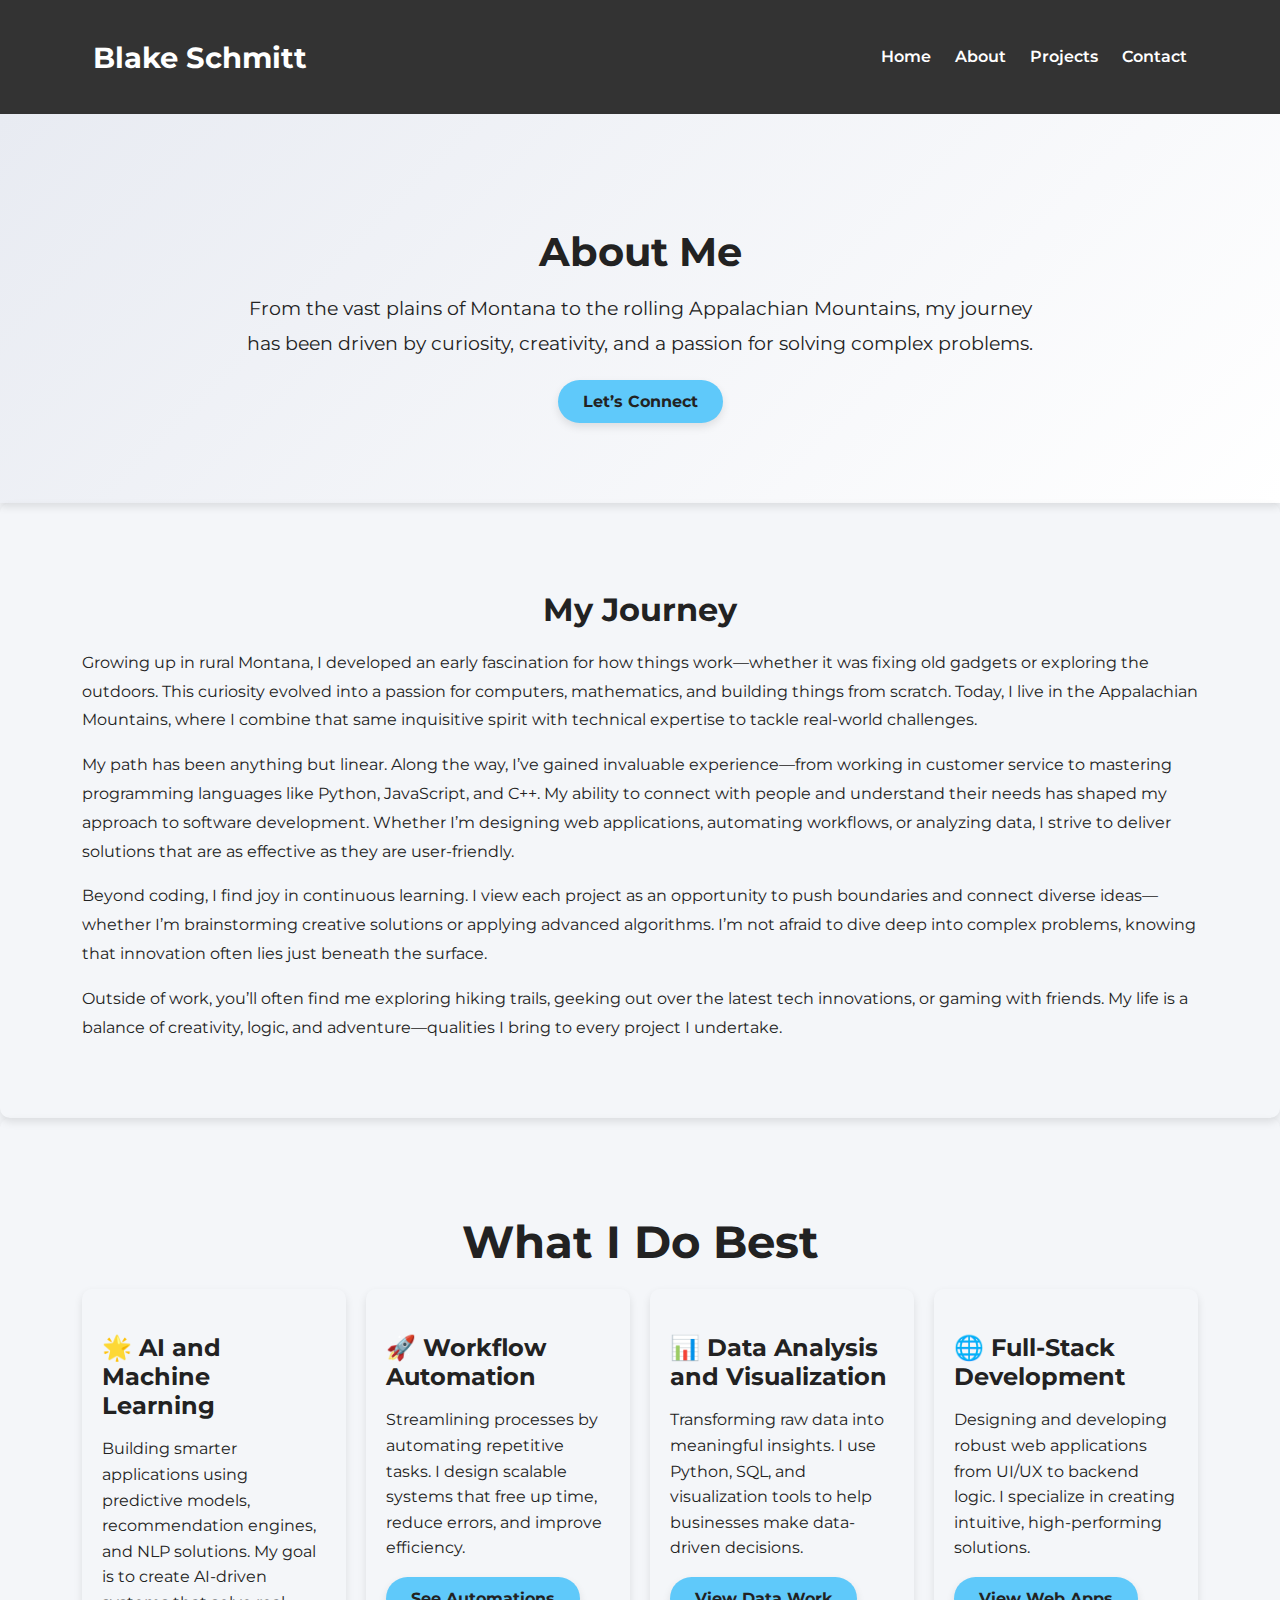
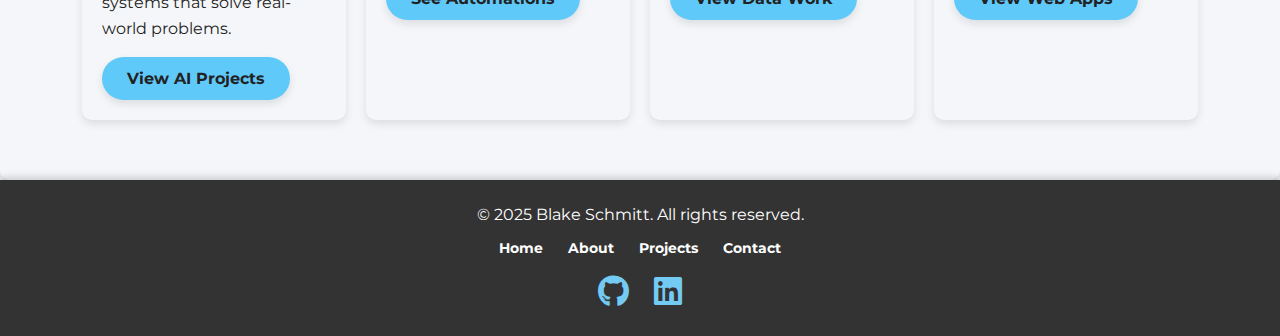
==== commit fcd86da9: "Loads of improvements! See README" ====
--- a/about.html
+++ b/about.html
@@ -3,36 +3,32 @@
 <head>
     <meta charset="UTF-8">
     <meta name="viewport" content="width=device-width, initial-scale=1.0">
-    <meta name="description" content="Learn more about me and my journey as an innovative solo entrepreneur leveraging AI and automation to shape the future.">
+    <meta name="description" content="Discover Blake Schmitt’s story—an innovative developer with a passion for full-stack development, AI, and solving real-world problems.">
     <title>About Me | Blake Schmitt</title>
+
+    <!-- CSS Dependencies -->
     <link rel="stylesheet" href="assets/css/global.css">
     <link rel="stylesheet" href="assets/css/about.css">
-    
+    <link rel="stylesheet" href="assets/css/header.css">
+    <link rel="stylesheet" href="assets/css/footer.css">
+
+    <!-- Font Awesome -->
+    <link rel="stylesheet" href="assets/css/all.min.css">
 
     <link rel="preconnect" href="https://fonts.googleapis.com">
     <link href="https://fonts.googleapis.com/css2?family=Montserrat:wght@400;600&display=swap" rel="stylesheet">
     <link rel="icon" href="assets/images/favicon.ico" type="image/x-icon">
 </head>
 <body>
-    <!-- Header Section -->
-    <header>
-        <nav class="navbar">
-            <h1 class="logo">About Me</h1>
-            <ul class="nav-links">
-                <li><a href="index.html">Home</a></li>
-                <li><a href="about.html" class="active">About</a></li>
-                <li><a href="projects.html">Projects</a></li>
-                <li><a href="contact.html">Contact</a></li>
-            </ul>
-        </nav>
-    </header>
+    <!-- Header Section Placeholder -->
+    <div id="navbar-placeholder"></div>
 
     <!-- Hero Section -->
     <section id="hero-about" class="hero-section">
         <div class="container">
             <h2>About Me</h2>
             <p>
-                Hi, I’m Blake Schmitt! From the rugged landscapes of Montana to the breathtaking Appalachian Mountains, my journey has shaped my passion for innovation and hard work.
+                From the vast plains of Montana to the rolling Appalachian Mountains, my journey has been driven by curiosity, creativity, and a passion for solving complex problems.
             </p>
             <a href="contact.html" class="btn">Let’s Connect</a>
         </div>
@@ -42,57 +38,48 @@
     <main>
         <section id="about" class="section about-section">
             <div class="container">
-                <h2>My Story</h2>
+                <h2>My Journey</h2>
                 <p class="intro">
-                    🌟 Growing up in a small town in Montana instilled in me a deep love for solving problems and creating new things. Today, I call the scenic Appalachian Mountains in Virginia home, where I continue to pursue my passion for computers, mathematics, and innovation.
+                    Growing up in rural Montana, I developed an early fascination for how things work—whether it was fixing old gadgets or exploring the outdoors. This curiosity evolved into a passion for computers, mathematics, and building things from scratch. Today, I live in the Appalachian Mountains, where I combine that same inquisitive spirit with technical expertise to tackle real-world challenges.
                 </p>
                 <p>
-                    💻 My fascination with computers and an insatiable curiosity for how things work led me to dive headfirst into the world of technology and mathematics. Along this journey, I’ve developed valuable skills in programming, problem-solving, and data analysis.
+                    My path has been anything but linear. Along the way, I’ve gained invaluable experience—from working in customer service to mastering programming languages like Python, JavaScript, and C++. My ability to connect with people and understand their needs has shaped my approach to software development. Whether I’m designing web applications, automating workflows, or analyzing data, I strive to deliver solutions that are as effective as they are user-friendly.
                 </p>
                 <p>
-                    🛠️ My career uniquely blends customer service experience with technical expertise. I pride myself on being a hard worker who combines exceptional people skills with a strong understanding of technology to consistently deliver results. Whether it’s designing efficient systems, building web applications, or offering support, I approach every challenge with enthusiasm and a commitment to excellence.
+                    Beyond coding, I find joy in continuous learning. I view each project as an opportunity to push boundaries and connect diverse ideas—whether I’m brainstorming creative solutions or applying advanced algorithms. I’m not afraid to dive deep into complex problems, knowing that innovation often lies just beneath the surface.
                 </p>
                 <p>
-                    🌍 When I’m not working, you’ll often find me exploring the mountains, diving into the latest tech trends, gaming, or brainstorming new ways to innovate and make a difference. I’m a proud generalist—not to merely scratch the surface of everything, but to learn as much as I can and connect the dots between diverse fields.
+                    Outside of work, you’ll often find me exploring hiking trails, geeking out over the latest tech innovations, or gaming with friends. My life is a balance of creativity, logic, and adventure—qualities I bring to every project I undertake.
                 </p>
             </div>
         </section>
-        
 
         <!-- Expertise Section -->
         <section id="expertise" class="section details-section">
             <div class="container">
-                <h2>My Expertise</h2>
+                <h2>What I Do Best</h2>
                 <div class="expertise-grid">
                     <!-- Expertise Item 1 -->
                     <div class="expertise-item">
                         <h3>🌟 AI and Machine Learning</h3>
                         <p>
-                            Leveraging the power of AI to create smarter, more efficient solutions. From predictive modeling to natural language processing, I thrive on finding innovative ways to integrate AI into everyday applications.
+                            Building smarter applications using predictive models, recommendation engines, and NLP solutions. My goal is to create AI-driven systems that solve real-world problems.
                         </p>
                         <a href="projects.html#ai-project" class="btn">View AI Projects</a>
                     </div>
                     <!-- Expertise Item 2 -->
                     <div class="expertise-item">
-                        <h3>🚀 Automation and Workflow Optimization</h3>
+                        <h3>🚀 Workflow Automation</h3>
                         <p>
-                            Automating repetitive tasks and designing workflows that save time and resources. I focus on creating seamless, scalable systems that improve productivity and efficiency.
+                            Streamlining processes by automating repetitive tasks. I design scalable systems that free up time, reduce errors, and improve efficiency.
                         </p>
-                        <a href="projects.html#automation-project" class="btn">See My Automations</a>
-                    </div>
-                    <!-- Expertise Item 3 -->
-                    <div class="expertise-item">
-                        <h3>💡 Creative Problem Solving</h3>
-                        <p>
-                            Tackling complex challenges with out-of-the-box thinking and innovative solutions. Whether it's debugging code or brainstorming new project ideas, I approach every problem with curiosity and determination.
-                        </p>
-                        <a href="projects.html#problem-solving" class="btn">Explore Solutions</a>
+                        <a href="projects.html#automation-project" class="btn">See Automations</a>
                     </div>
                     <!-- Expertise Item 4 -->
                     <div class="expertise-item">
                         <h3>📊 Data Analysis and Visualization</h3>
                         <p>
-                            Turning raw data into actionable insights through analysis and visualization. I enjoy using tools like Python and Tableau to make data accessible and understandable for all audiences.
+                            Transforming raw data into meaningful insights. I use Python, SQL, and visualization tools to help businesses make data-driven decisions.
                         </p>
                         <a href="projects.html#data-project" class="btn">View Data Work</a>
                     </div>
@@ -100,36 +87,19 @@
                     <div class="expertise-item">
                         <h3>🌐 Full-Stack Development</h3>
                         <p>
-                            Designing and building web applications from front-end interfaces to back-end logic. I specialize in creating intuitive user experiences supported by robust, scalable architectures.
+                            Designing and developing robust web applications from UI/UX to backend logic. I specialize in creating intuitive, high-performing solutions.
                         </p>
                         <a href="projects.html#web-dev" class="btn">View Web Apps</a>
                     </div>
                 </div>
             </div>
         </section>
-        
-
-        <!-- Contact Section -->
-        <section id="contact" class="section contact-section">
-            <div class="container">
-                <h2>Want to Collaborate?</h2>
-                <p>Feel free to reach out to me:</p>
-                <ul class="contact-list">
-                    <li>Email: <a href="mailto:blake.schmitt72@gmail.com">blake.schmitt72@gmail.com</a></li>
-                    <li>GitHub: <a href="https://github.com/blake2731" target="_blank">github.com/blake2731</a></li>
-                </ul>
-                <a href="contact.html" class="btn">Contact Me</a>
-            </div>
-        </section>
     </main>
 
     <!-- Footer Section -->
-    <footer>
-        <div class="container">
-            <p>&copy; 2025 Blake Schmitt. All rights reserved.</p>
-        </div>
-    </footer>
+    <div id="footer-placeholder"></div>
 
-    <script src="assets/js/script.js"></script>
+    <script src="assets/js/include-footer.js"></script>
+    <script src="assets/js/include-navbar.js"></script>
 </body>
 </html>
--- a/assets/css/global.css
+++ b/assets/css/global.css
@@ -1,87 +1,142 @@
-/* Reset Styles */
-* {
+/* Global Variables for Consistent Theme */
+:root {
+    --primary-color: #5fc9fa;
+    --primary-gradient-start: #e8ebf2;
+    --primary-gradient-end: #ffffff;
+    --secondary-color: #c8e7f5;
+    --text-dark: #222;
+    --text-secondary: #555;
+    --background-color: #f4f6f9;
+    --card-background: #ffffff;
+    --btn-hover-color: var(--secondary-color);
+    --section-border-color: #5fc9fa;
+    --box-shadow: 0 4px 8px rgba(0, 0, 0, 0.1);
+}
+
+/* Global Page Setup */
+body {
+    font-family: 'Montserrat', sans-serif;
+    color: var(--text-dark);
+    background-color: var(--background-color);
     margin: 0;
     padding: 0;
-    box-sizing: border-box;
 }
 
-/* Global Body Styling */
-body {
-    font-family: 'Montserrat', sans-serif;
-    line-height: 1.6;
-    color: #333;
-    background-color: #f9f9f9;
-    margin: 0;
-    display: flex;
-    flex-direction: column;
-    min-height: 100vh;
-}
-
-/* Container */
 .container {
     max-width: 1200px;
     width: 90%;
     margin: 0 auto;
 }
 
-/* Header Styling */
-header {
-    background: #2575fc;
-    color: #fff;
-    padding: 15px 0;
-    position: sticky;
-    top: 0;
-    z-index: 100;
-    box-shadow: 0px 4px 8px rgba(0, 0, 0, 0.1);
+/* Buttons - Reusable Design */
+.btn {
+    display: inline-block;
+    padding: 12px 25px;
+    background: var(--primary-color);
+    color: var(--text-dark);
+    font-size: 1rem;
+    border-radius: 30px;
+    font-weight: bold;
+    text-align: center;
+    text-decoration: none;
+    transition: background 0.3s ease, transform 0.3s ease;
+    box-shadow: var(--box-shadow);
 }
 
-.navbar {
-    display: flex;
-    justify-content: space-between;
-    align-items: center;
-    flex-wrap: wrap; /* Ensures wrapping on smaller screens */
+.btn:hover {
+    background: var(--btn-hover-color);
+    transform: scale(1.05);
 }
 
-.logo {
-    font-size: 1.5rem;
-    font-weight: 600;
-    text-transform: uppercase;
+/* Section Styling */
+section {
+    padding: 80px 20px;
 }
 
-.nav-links {
-    list-style: none;
-    display: flex;
-    flex-wrap: wrap; /* Wrap links if needed */
-    gap: 15px; /* Spacing between links */
+h2 {
+    font-size: 2.8rem;
+    margin-bottom: 20px;
+    text-align: center;
+    color: var(--text-dark);
 }
 
-.nav-links li {
-    margin: 0;
+/* Card Styling for Consistent Look */
+.card {
+    background: var(--card-background);
+    padding: 20px;
+    border-radius: 12px;
+    box-shadow: var(--box-shadow);
+    transition: transform 0.3s ease;
 }
 
-.nav-links a {
-    text-decoration: none;
-    color: #fff;
-    font-weight: 500;
-    padding: 5px 10px;
-    transition: color 0.3s, background 0.3s;
-    border-radius: 5px;
+.card:hover {
+    transform: scale(1.05);
 }
 
-.nav-links a:hover,
-.nav-links a.active {
-    color: #ffdb58;
-    background: rgba(255, 255, 255, 0.2);
+/* Grid System */
+.grid {
+    display: grid;
+    grid-template-columns: repeat(auto-fit, minmax(300px, 1fr));
+    gap: 20px;
 }
 
-/* Footer Styling */
-footer {
-    background: #2575fc;
+/* Scrollable Slider */
+.slider-container {
+    display: flex;
+    gap: 20px;
+    overflow-x: auto;
+    padding-bottom: 10px;
+}
+
+.slider-container::-webkit-scrollbar {
+    height: 8px;
+}
+
+.slider-container::-webkit-scrollbar-thumb {
+    background-color: var(--primary-color);
+    border-radius: 10px;
+}
+
+.slide img {
+    width: 100%;
+    border-radius: 8px;
+    margin-bottom: 15px;
+}
+
+.slide h3 {
+    font-size: 1.8rem;
+    color: var(--text-dark);
+}
+
+.slide p {
+    font-size: 1rem;
+    color: var(--text-secondary);
+    line-height: 1.6;
+}
+
+/* Navigation Buttons for Sliders */
+.slider-btn {
+    position: absolute;
+    top: 50%;
+    transform: translateY(-50%);
+    background: rgba(0, 0, 0, 0.2);
     color: #fff;
-    text-align: center;
-    padding: 10px 0;
-    font-size: 0.9rem;
-    margin-top: auto;
+    border: none;
+    padding: 10px;
+    cursor: pointer;
+}
+
+.slider-btn:hover {
+    background: var(--primary-color);
+    color: var(--text-dark);
+}
+
+.slider-btn.prev {
+    left: 0;
+}
+
+.slider-btn.next {
+    right: 0;
 }
 
 /* Utility Classes */
@@ -89,101 +144,33 @@
     text-align: center;
 }
 
-.btn {
-    display: inline-block;
-    background: #2575fc;
-    color: #fff;
-    font-size: 1rem;
-    padding: 10px 20px;
-    border: none;
-    border-radius: 5px;
-    text-decoration: none;
-    cursor: pointer;
-    transition: background 0.3s, transform 0.3s;
-}
-
-.btn:hover {
-    background: #6a11cb;
-    transform: translateY(-3px);
-}
-
-.btn-secondary {
-    background: #f5f5f5;
-    color: #333;
-    border: 2px solid #ddd;
-}
-
-.btn-secondary:hover {
-    background: #eaeaea;
-}
-
-/* Form Styling */
-input, textarea {
-    width: 100%;
-    padding: 12px;
-    margin-bottom: 15px;
-    border: 1px solid #ddd;
-    border-radius: 5px;
-    font-size: 1rem;
-}
-
-input:focus,
-textarea:focus {
-    border-color: #2575fc;
-    outline: none;
-    box-shadow: 0px 0px 8px rgba(37, 117, 252, 0.5);
-}
-
-textarea {
-    resize: none;
-}
-
-/* Responsive Grid */
-.grid {
-    display: grid;
-    gap: 20px;
-}
-
-.grid-2 {
-    grid-template-columns: repeat(2, 1fr);
-}
-
-.grid-3 {
-    grid-template-columns: repeat(3, 1fr);
-}
-
-.grid-4 {
-    grid-template-columns: repeat(4, 1fr);
-}
-
-/* Media Queries */
+/* Responsive Design */
 @media (max-width: 768px) {
-    .navbar {
-        flex-direction: column; /* Stack the navbar items */
-        align-items: center;
+    h2 {
+        font-size: 2.2rem;
     }
 
-    .nav-links {
-        flex-direction: column; /* Stack links on smaller screens */
-        gap: 10px;
+    .btn {
+        padding: 10px 20px;
+        font-size: 0.9rem;
     }
 
-    .grid-2, .grid-3, .grid-4 {
-        grid-template-columns: 1fr; /* Make all grid items stack */
+    .grid {
+        grid-template-columns: 1fr;
     }
 }
 
 @media (max-width: 480px) {
-    body {
-        font-size: 14px;
+    h2 {
+        font-size: 2rem;
     }
 
     .btn {
         padding: 8px 15px;
-        font-size: 0.9rem;
+        font-size: 0.85rem;
     }
 
-    .logo {
-        font-size: 1.2rem;
+    .slide img {
+        width: 90%;
     }
 }
--- a/assets/css/about.css
+++ b/assets/css/about.css
@@ -1,239 +1,79 @@
-/* Global Styles for About Page */
-body {
-    font-family: 'Montserrat', sans-serif;
-    line-height: 1.6;
-    color: #333;
-    background-color: #f9f9f9;
-    margin: 0;
-    display: flex;
-    flex-direction: column;
-    min-height: 100vh;
-}
-
-.container {
-    max-width: 1200px;
-    width: 90%;
-    margin: 0 auto;
-}
-
 /* Hero Section */
 .hero-section {
-    background: linear-gradient(135deg, #6a11cb, #2575fc);
-    color: #fff;
+    background: linear-gradient(135deg, var(--primary-gradient-start), var(--primary-gradient-end));
+    color: var(--text-light);
     text-align: center;
     padding: 80px 20px;
-    margin-bottom: 20px;
-    border-radius: 10px;
-    box-shadow: 0 4px 10px rgba(0, 0, 0, 0.1);
+    box-shadow: var(--box-shadow);
 }
 
 .hero-section h2 {
     font-size: 2.5rem;
     margin-bottom: 15px;
-    text-shadow: 1px 1px 4px rgba(0, 0, 0, 0.5);
 }
 
 .hero-section p {
     font-size: 1.2rem;
     line-height: 1.8;
     max-width: 800px;
-    margin: 0 auto;
-    margin-bottom: 20px;
-}
-
-.hero-section .btn {
-    background: #ff9800;
-    color: #fff;
-    font-size: 1rem;
-    padding: 10px 20px;
-    border-radius: 50px;
-    text-decoration: none;
-    transition: background 0.3s, transform 0.3s;
-}
-
-.hero-section .btn:hover {
-    background: #e68a00;
-    transform: translateY(-3px);
+    margin: 0 auto 20px;
 }
 
 /* About Section */
 .about-section {
-    background: #fff;
+    background: var(--card-bg-color);
     padding: 60px 20px;
+    box-shadow: var(--box-shadow);
     border-radius: 10px;
-    box-shadow: 0 4px 15px rgba(0, 0, 0, 0.1);
-    margin-bottom: 40px;
 }
 
 .about-section h2 {
     font-size: 2rem;
-    margin-bottom: 30px;
-    text-align: center;
-    color: #333;
-    text-transform: uppercase;
-    letter-spacing: 1px;
-}
-
-.about-section .intro {
-    font-size: 1.2rem;
-    font-weight: bold;
     margin-bottom: 20px;
-    text-align: justify;
-    color: #2575fc;
+    color: var(--heading-color);
 }
 
 .about-section p {
     font-size: 1rem;
+    color: var(--text-secondary-color);
     line-height: 1.8;
-    margin-bottom: 20px;
-    text-align: justify;
-    color: #555;
 }
 
 /* Expertise Section */
 .details-section {
     padding: 60px 20px;
-    background: #f9f9f9;
+    background: var(--background-secondary-color);
+    box-shadow: var(--box-shadow);
     border-radius: 10px;
-    box-shadow: 0 4px 15px rgba(0, 0, 0, 0.1);
-}
-
-.details-section h2 {
-    font-size: 2rem;
-    margin-bottom: 30px;
-    text-align: center;
-    color: #333;
 }
 
 .expertise-grid {
     display: grid;
-    grid-template-columns: repeat(auto-fit, minmax(300px, 1fr));
+    grid-template-columns: repeat(auto-fit, minmax(250px, 1fr));
     gap: 20px;
 }
 
 .expertise-item {
-    background: #fff;
+    background: var(--card-bg-color);
     padding: 20px;
     border-radius: 10px;
-    box-shadow: 0 4px 10px rgba(0, 0, 0, 0.1);
+    box-shadow: var(--box-shadow);
     transition: transform 0.3s ease, box-shadow 0.3s ease;
 }
 
 .expertise-item:hover {
     transform: translateY(-5px);
-    box-shadow: 0 6px 15px rgba(0, 0, 0, 0.2);
+    box-shadow: 0 8px 15px rgba(0, 0, 0, 0.2);
 }
 
 .expertise-item h3 {
     font-size: 1.5rem;
-    color: #2575fc;
+    color: var(--heading-color);
     margin-bottom: 10px;
 }
 
 .expertise-item p {
     font-size: 1rem;
+    color: var(--text-secondary-color);
     line-height: 1.6;
-    color: #555;
-    margin-bottom: 15px;
 }
-
-.expertise-item .btn {
-    background: #2575fc;
-    color: #fff;
-    font-size: 0.9rem;
-    padding: 8px 15px;
-    border-radius: 5px;
-    text-decoration: none;
-    transition: background 0.3s ease, transform 0.3s ease;
-}
-
-.expertise-item .btn:hover {
-    background: #6a11cb;
-    transform: translateY(-3px);
-}
-
-/* Contact Section */
-.contact-section {
-    padding: 60px 20px;
-    background: #f1f1f1;
-    text-align: center;
-    border-radius: 10px;
-    box-shadow: 0 4px 10px rgba(0, 0, 0, 0.1);
-}
-
-.contact-section h2 {
-    font-size: 2rem;
-    margin-bottom: 20px;
-    color: #333;
-}
-
-.contact-section p {
-    font-size: 1rem;
-    margin-bottom: 20px;
-    color: #555;
-}
-
-.contact-list {
-    list-style: none;
-    padding: 0;
-    margin: 20px 0;
-}
-
-.contact-list li {
-    font-size: 1rem;
-    margin-bottom: 10px;
-}
-
-.contact-list a {
-    color: #2575fc;
-    text-decoration: none;
-}
-
-.contact-list a:hover {
-    text-decoration: underline;
-}
-
-.contact-section .btn {
-    background: #ff9800;
-    color: #fff;
-    font-size: 1rem;
-    padding: 10px 20px;
-    border-radius: 50px;
-    text-decoration: none;
-    transition: background 0.3s, transform 0.3s;
-}
-
-.contact-section .btn:hover {
-    background: #e68a00;
-    transform: translateY(-3px);
-}
-
-/* Responsive Design */
-@media (max-width: 768px) {
-    .hero-section h2 {
-        font-size: 2rem;
-    }
-
-    .hero-section p {
-        font-size: 1rem;
-    }
-
-    .expertise-grid {
-        grid-template-columns: 1fr;
-    }
-}
-
-@media (max-width: 480px) {
-    .hero-section h2 {
-        font-size: 1.8rem;
-    }
-
-    .hero-section p {
-        font-size: 0.9rem;
-    }
-
-    .btn {
-        padding: 8px 12px;
-        font-size: 0.9rem;
-    }
-}
--- a/assets/css/header.css
+++ b/assets/css/header.css
@@ -0,0 +1,52 @@
+/* Header Styles */
+header {
+    background-color: #333;
+    padding: 1rem 2rem;
+}
+
+.navbar {
+    display: flex;
+    justify-content: space-between;
+    align-items: center;
+}
+
+.logo a {
+    font-size: 1.8rem;
+    color: #fff;
+    text-decoration: none;
+}
+
+.logo a:hover {
+    color: #a0dcf8;
+}
+
+.nav-links {
+    list-style: none;
+    display: flex;
+    gap: 1.5rem;
+    padding: 0;
+}
+
+.nav-links a {
+    text-decoration: none;
+    color: #fff;
+    font-weight: 600;
+    transition: color 0.3s ease;
+}
+
+.nav-links a:hover,
+.nav-links .active {
+    color: #a0dcf8;
+}
+
+/* Responsive Navigation */
+@media (max-width: 768px) {
+    .navbar {
+        flex-direction: column;
+    }
+
+    .nav-links {
+        flex-direction: column;
+        gap: 10px;
+    }
+}
--- a/assets/css/footer.css
+++ b/assets/css/footer.css
@@ -0,0 +1,69 @@
+footer {
+    background: #333;
+    color: #fff;
+    text-align: center;
+    padding: 25px 0;
+    font-size: 0.9rem;
+    box-shadow: 0 -2px 8px rgba(0, 0, 0, 0.2);
+}
+
+footer p {
+    margin: 0;
+    font-size: 1rem;
+}
+
+/* Navigation Links in Footer */
+.footer-links {
+    list-style: none;
+    padding: 0;
+    margin: 15px 0;
+    display: flex;
+    justify-content: center;
+    gap: 25px;
+}
+
+.footer-links li {
+    display: inline;
+}
+
+.footer-links a {
+    color: #fff;
+    text-decoration: none;
+    font-weight: bold;
+    transition: color 0.3s ease;
+}
+
+.footer-links a:hover {
+    color: #5ac5f7;
+}
+
+/* Social Media Icons */
+.social-links {
+    display: flex;
+    justify-content: center;
+    gap: 25px;
+    margin-top: 15px;
+}
+
+.social-links a {
+    color: #73cbf3;
+    font-size: 2rem;
+    transition: color 0.3s ease, transform 0.3s ease;
+}
+
+.social-links a:hover {
+    color: #fff;
+    transform: scale(1.15);
+}
+
+/* Responsive Design */
+@media (max-width: 768px) {
+    .footer-links {
+        flex-direction: column;
+        gap: 10px;
+    }
+
+    .social-links a {
+        font-size: 1.6rem;
+    }
+}
--- a/assets/css/all.min.css
+++ b/assets/css/all.min.css
@@ -0,0 +1,9 @@
+/*!
+ * Font Awesome Free 6.7.2 by @fontawesome - https://fontawesome.com
+ * License - https://fontawesome.com/license/free (Icons: CC BY 4.0, Fonts: SIL OFL 1.1, Code: MIT License)
+ * Copyright 2024 Fonticons, Inc.
+ */
+.fa{font-family:var(--fa-style-family,"Font Awesome 6 Free");font-weight:var(--fa-style,900)}.fa,.fa-brands,.fa-regular,.fa-solid,.fab,.far,.fas{-moz-osx-font-smoothing:grayscale;-webkit-font-smoothing:antialiased;display:var(--fa-display,inline-block);font-style:normal;font-variant:normal;line-height:1;text-rendering:auto}.fa-brands:before,.fa-regular:before,.fa-solid:before,.fa:before,.fab:before,.far:before,.fas:before{content:var(--fa)}.fa-classic,.fa-regular,.fa-solid,.far,.fas{font-family:"Font Awesome 6 Free"}.fa-brands,.fab{font-family:"Font Awesome 6 Brands"}.fa-1x{font-size:1em}.fa-2x{font-size:2em}.fa-3x{font-size:3em}.fa-4x{font-size:4em}.fa-5x{font-size:5em}.fa-6x{font-size:6em}.fa-7x{font-size:7em}.fa-8x{font-size:8em}.fa-9x{font-size:9em}.fa-10x{font-size:10em}.fa-2xs{font-size:.625em;line-height:.1em;vertical-align:.225em}.fa-xs{font-size:.75em;line-height:.08333em;vertical-align:.125em}.fa-sm{font-size:.875em;line-height:.07143em;vertical-align:.05357em}.fa-lg{font-size:1.25em;line-height:.05em;vertical-align:-.075em}.fa-xl{font-size:1.5em;line-height:.04167em;vertical-align:-.125em}.fa-2xl{font-size:2em;line-height:.03125em;vertical-align:-.1875em}.fa-fw{text-align:center;width:1.25em}.fa-ul{list-style-type:none;margin-left:var(--fa-li-margin,2.5em);padding-left:0}.fa-ul>li{position:relative}.fa-li{left:calc(var(--fa-li-width, 2em)*-1);position:absolute;text-align:center;width:var(--fa-li-width,2em);line-height:inherit}.fa-border{border-radius:var(--fa-border-radius,.1em);border:var(--fa-border-width,.08em) var(--fa-border-style,solid) var(--fa-border-color,#eee);padding:var(--fa-border-padding,.2em .25em .15em)}.fa-pull-left{float:left;margin-right:var(--fa-pull-margin,.3em)}.fa-pull-right{float:right;margin-left:var(--fa-pull-margin,.3em)}.fa-beat{animation-name:fa-beat;animation-delay:var(--fa-animation-delay,0s);animation-direction:var(--fa-animation-direction,normal);animation-duration:var(--fa-animation-duration,1s);animation-iteration-count:var(--fa-animation-iteration-count,infinite);animation-timing-function:var(--fa-animation-timing,ease-in-out)}.fa-bounce{animation-name:fa-bounce;animation-delay:var(--fa-animation-delay,0s);animation-direction:var(--fa-animation-direction,normal);animation-duration:var(--fa-animation-duration,1s);animation-iteration-count:var(--fa-animation-iteration-count,infinite);animation-timing-function:var(--fa-animation-timing,cubic-bezier(.28,.84,.42,1))}.fa-fade{animation-name:fa-fade;animation-iteration-count:var(--fa-animation-iteration-count,infinite);animation-timing-function:var(--fa-animation-timing,cubic-bezier(.4,0,.6,1))}.fa-beat-fade,.fa-fade{animation-delay:var(--fa-animation-delay,0s);animation-direction:var(--fa-animation-direction,normal);animation-duration:var(--fa-animation-duration,1s)}.fa-beat-fade{animation-name:fa-beat-fade;animation-iteration-count:var(--fa-animation-iteration-count,infinite);animation-timing-function:var(--fa-animation-timing,cubic-bezier(.4,0,.6,1))}.fa-flip{animation-name:fa-flip;animation-delay:var(--fa-animation-delay,0s);animation-direction:var(--fa-animation-direction,normal);animation-duration:var(--fa-animation-duration,1s);animation-iteration-count:var(--fa-animation-iteration-count,infinite);animation-timing-function:var(--fa-animation-timing,ease-in-out)}.fa-shake{animation-name:fa-shake;animation-duration:var(--fa-animation-duration,1s);animation-iteration-count:var(--fa-animation-iteration-count,infinite);animation-timing-function:var(--fa-animation-timing,linear)}.fa-shake,.fa-spin{animation-delay:var(--fa-animation-delay,0s);animation-direction:var(--fa-animation-direction,normal)}.fa-spin{animation-name:fa-spin;animation-duration:var(--fa-animation-duration,2s);animation-iteration-count:var(--fa-animation-iteration-count,infinite);animation-timing-function:var(--fa-animation-timing,linear)}.fa-spin-reverse{--fa-animation-direction:reverse}.fa-pulse,.fa-spin-pulse{animation-name:fa-spin;animation-direction:var(--fa-animation-direction,normal);animation-duration:var(--fa-animation-duration,1s);animation-iteration-count:var(--fa-animation-iteration-count,infinite);animation-timing-function:var(--fa-animation-timing,steps(8))}@media (prefers-reduced-motion:reduce){.fa-beat,.fa-beat-fade,.fa-bounce,.fa-fade,.fa-flip,.fa-pulse,.fa-shake,.fa-spin,.fa-spin-pulse{animation-delay:-1ms;animation-duration:1ms;animation-iteration-count:1;transition-delay:0s;transition-duration:0s}}@keyframes fa-beat{0%,90%{transform:scale(1)}45%{transform:scale(var(--fa-beat-scale,1.25))}}@keyframes fa-bounce{0%{transform:scale(1) translateY(0)}10%{transform:scale(var(--fa-bounce-start-scale-x,1.1),var(--fa-bounce-start-scale-y,.9)) translateY(0)}30%{transform:scale(var(--fa-bounce-jump-scale-x,.9),var(--fa-bounce-jump-scale-y,1.1)) translateY(var(--fa-bounce-height,-.5em))}50%{transform:scale(var(--fa-bounce-land-scale-x,1.05),var(--fa-bounce-land-scale-y,.95)) translateY(0)}57%{transform:scale(1) translateY(var(--fa-bounce-rebound,-.125em))}64%{transform:scale(1) translateY(0)}to{transform:scale(1) translateY(0)}}@keyframes fa-fade{50%{opacity:var(--fa-fade-opacity,.4)}}@keyframes fa-beat-fade{0%,to{opacity:var(--fa-beat-fade-opacity,.4);transform:scale(1)}50%{opacity:1;transform:scale(var(--fa-beat-fade-scale,1.125))}}@keyframes fa-flip{50%{transform:rotate3d(var(--fa-flip-x,0),var(--fa-flip-y,1),var(--fa-flip-z,0),var(--fa-flip-angle,-180deg))}}@keyframes fa-shake{0%{transform:rotate(-15deg)}4%{transform:rotate(15deg)}8%,24%{transform:rotate(-18deg)}12%,28%{transform:rotate(18deg)}16%{transform:rotate(-22deg)}20%{transform:rotate(22deg)}32%{transform:rotate(-12deg)}36%{transform:rotate(12deg)}40%,to{transform:rotate(0deg)}}@keyframes fa-spin{0%{transform:rotate(0deg)}to{transform:rotate(1turn)}}.fa-rotate-90{transform:rotate(90deg)}.fa-rotate-180{transform:rotate(180deg)}.fa-rotate-270{transform:rotate(270deg)}.fa-flip-horizontal{transform:scaleX(-1)}.fa-flip-vertical{transform:scaleY(-1)}.fa-flip-both,.fa-flip-horizontal.fa-flip-vertical{transform:scale(-1)}.fa-rotate-by{transform:rotate(var(--fa-rotate-angle,0))}.fa-stack{display:inline-block;height:2em;line-height:2em;position:relative;vertical-align:middle;width:2.5em}.fa-stack-1x,.fa-stack-2x{left:0;position:absolute;text-align:center;width:100%;z-index:var(--fa-stack-z-index,auto)}.fa-stack-1x{line-height:inherit}.fa-stack-2x{font-size:2em}.fa-inverse{color:var(--fa-inverse,#fff)}
+
+.fa-0{--fa:"\30"}.fa-1{--fa:"\31"}.fa-2{--fa:"\32"}.fa-3{--fa:"\33"}.fa-4{--fa:"\34"}.fa-5{--fa:"\35"}.fa-6{--fa:"\36"}.fa-7{--fa:"\37"}.fa-8{--fa:"\38"}.fa-9{--fa:"\39"}.fa-fill-drip{--fa:"\f576"}.fa-arrows-to-circle{--fa:"\e4bd"}.fa-chevron-circle-right,.fa-circle-chevron-right{--fa:"\f138"}.fa-at{--fa:"\40"}.fa-trash-alt,.fa-trash-can{--fa:"\f2ed"}.fa-text-height{--fa:"\f034"}.fa-user-times,.fa-user-xmark{--fa:"\f235"}.fa-stethoscope{--fa:"\f0f1"}.fa-comment-alt,.fa-message{--fa:"\f27a"}.fa-info{--fa:"\f129"}.fa-compress-alt,.fa-down-left-and-up-right-to-center{--fa:"\f422"}.fa-explosion{--fa:"\e4e9"}.fa-file-alt,.fa-file-lines,.fa-file-text{--fa:"\f15c"}.fa-wave-square{--fa:"\f83e"}.fa-ring{--fa:"\f70b"}.fa-building-un{--fa:"\e4d9"}.fa-dice-three{--fa:"\f527"}.fa-calendar-alt,.fa-calendar-days{--fa:"\f073"}.fa-anchor-circle-check{--fa:"\e4aa"}.fa-building-circle-arrow-right{--fa:"\e4d1"}.fa-volleyball,.fa-volleyball-ball{--fa:"\f45f"}.fa-arrows-up-to-line{--fa:"\e4c2"}.fa-sort-desc,.fa-sort-down{--fa:"\f0dd"}.fa-circle-minus,.fa-minus-circle{--fa:"\f056"}.fa-door-open{--fa:"\f52b"}.fa-right-from-bracket,.fa-sign-out-alt{--fa:"\f2f5"}.fa-atom{--fa:"\f5d2"}.fa-soap{--fa:"\e06e"}.fa-heart-music-camera-bolt,.fa-icons{--fa:"\f86d"}.fa-microphone-alt-slash,.fa-microphone-lines-slash{--fa:"\f539"}.fa-bridge-circle-check{--fa:"\e4c9"}.fa-pump-medical{--fa:"\e06a"}.fa-fingerprint{--fa:"\f577"}.fa-hand-point-right{--fa:"\f0a4"}.fa-magnifying-glass-location,.fa-search-location{--fa:"\f689"}.fa-forward-step,.fa-step-forward{--fa:"\f051"}.fa-face-smile-beam,.fa-smile-beam{--fa:"\f5b8"}.fa-flag-checkered{--fa:"\f11e"}.fa-football,.fa-football-ball{--fa:"\f44e"}.fa-school-circle-exclamation{--fa:"\e56c"}.fa-crop{--fa:"\f125"}.fa-angle-double-down,.fa-angles-down{--fa:"\f103"}.fa-users-rectangle{--fa:"\e594"}.fa-people-roof{--fa:"\e537"}.fa-people-line{--fa:"\e534"}.fa-beer,.fa-beer-mug-empty{--fa:"\f0fc"}.fa-diagram-predecessor{--fa:"\e477"}.fa-arrow-up-long,.fa-long-arrow-up{--fa:"\f176"}.fa-burn,.fa-fire-flame-simple{--fa:"\f46a"}.fa-male,.fa-person{--fa:"\f183"}.fa-laptop{--fa:"\f109"}.fa-file-csv{--fa:"\f6dd"}.fa-menorah{--fa:"\f676"}.fa-truck-plane{--fa:"\e58f"}.fa-record-vinyl{--fa:"\f8d9"}.fa-face-grin-stars,.fa-grin-stars{--fa:"\f587"}.fa-bong{--fa:"\f55c"}.fa-pastafarianism,.fa-spaghetti-monster-flying{--fa:"\f67b"}.fa-arrow-down-up-across-line{--fa:"\e4af"}.fa-spoon,.fa-utensil-spoon{--fa:"\f2e5"}.fa-jar-wheat{--fa:"\e517"}.fa-envelopes-bulk,.fa-mail-bulk{--fa:"\f674"}.fa-file-circle-exclamation{--fa:"\e4eb"}.fa-circle-h,.fa-hospital-symbol{--fa:"\f47e"}.fa-pager{--fa:"\f815"}.fa-address-book,.fa-contact-book{--fa:"\f2b9"}.fa-strikethrough{--fa:"\f0cc"}.fa-k{--fa:"\4b"}.fa-landmark-flag{--fa:"\e51c"}.fa-pencil,.fa-pencil-alt{--fa:"\f303"}.fa-backward{--fa:"\f04a"}.fa-caret-right{--fa:"\f0da"}.fa-comments{--fa:"\f086"}.fa-file-clipboard,.fa-paste{--fa:"\f0ea"}.fa-code-pull-request{--fa:"\e13c"}.fa-clipboard-list{--fa:"\f46d"}.fa-truck-loading,.fa-truck-ramp-box{--fa:"\f4de"}.fa-user-check{--fa:"\f4fc"}.fa-vial-virus{--fa:"\e597"}.fa-sheet-plastic{--fa:"\e571"}.fa-blog{--fa:"\f781"}.fa-user-ninja{--fa:"\f504"}.fa-person-arrow-up-from-line{--fa:"\e539"}.fa-scroll-torah,.fa-torah{--fa:"\f6a0"}.fa-broom-ball,.fa-quidditch,.fa-quidditch-broom-ball{--fa:"\f458"}.fa-toggle-off{--fa:"\f204"}.fa-archive,.fa-box-archive{--fa:"\f187"}.fa-person-drowning{--fa:"\e545"}.fa-arrow-down-9-1,.fa-sort-numeric-desc,.fa-sort-numeric-down-alt{--fa:"\f886"}.fa-face-grin-tongue-squint,.fa-grin-tongue-squint{--fa:"\f58a"}.fa-spray-can{--fa:"\f5bd"}.fa-truck-monster{--fa:"\f63b"}.fa-w{--fa:"\57"}.fa-earth-africa,.fa-globe-africa{--fa:"\f57c"}.fa-rainbow{--fa:"\f75b"}.fa-circle-notch{--fa:"\f1ce"}.fa-tablet-alt,.fa-tablet-screen-button{--fa:"\f3fa"}.fa-paw{--fa:"\f1b0"}.fa-cloud{--fa:"\f0c2"}.fa-trowel-bricks{--fa:"\e58a"}.fa-face-flushed,.fa-flushed{--fa:"\f579"}.fa-hospital-user{--fa:"\f80d"}.fa-tent-arrow-left-right{--fa:"\e57f"}.fa-gavel,.fa-legal{--fa:"\f0e3"}.fa-binoculars{--fa:"\f1e5"}.fa-microphone-slash{--fa:"\f131"}.fa-box-tissue{--fa:"\e05b"}.fa-motorcycle{--fa:"\f21c"}.fa-bell-concierge,.fa-concierge-bell{--fa:"\f562"}.fa-pen-ruler,.fa-pencil-ruler{--fa:"\f5ae"}.fa-people-arrows,.fa-people-arrows-left-right{--fa:"\e068"}.fa-mars-and-venus-burst{--fa:"\e523"}.fa-caret-square-right,.fa-square-caret-right{--fa:"\f152"}.fa-cut,.fa-scissors{--fa:"\f0c4"}.fa-sun-plant-wilt{--fa:"\e57a"}.fa-toilets-portable{--fa:"\e584"}.fa-hockey-puck{--fa:"\f453"}.fa-table{--fa:"\f0ce"}.fa-magnifying-glass-arrow-right{--fa:"\e521"}.fa-digital-tachograph,.fa-tachograph-digital{--fa:"\f566"}.fa-users-slash{--fa:"\e073"}.fa-clover{--fa:"\e139"}.fa-mail-reply,.fa-reply{--fa:"\f3e5"}.fa-star-and-crescent{--fa:"\f699"}.fa-house-fire{--fa:"\e50c"}.fa-minus-square,.fa-square-minus{--fa:"\f146"}.fa-helicopter{--fa:"\f533"}.fa-compass{--fa:"\f14e"}.fa-caret-square-down,.fa-square-caret-down{--fa:"\f150"}.fa-file-circle-question{--fa:"\e4ef"}.fa-laptop-code{--fa:"\f5fc"}.fa-swatchbook{--fa:"\f5c3"}.fa-prescription-bottle{--fa:"\f485"}.fa-bars,.fa-navicon{--fa:"\f0c9"}.fa-people-group{--fa:"\e533"}.fa-hourglass-3,.fa-hourglass-end{--fa:"\f253"}.fa-heart-broken,.fa-heart-crack{--fa:"\f7a9"}.fa-external-link-square-alt,.fa-square-up-right{--fa:"\f360"}.fa-face-kiss-beam,.fa-kiss-beam{--fa:"\f597"}.fa-film{--fa:"\f008"}.fa-ruler-horizontal{--fa:"\f547"}.fa-people-robbery{--fa:"\e536"}.fa-lightbulb{--fa:"\f0eb"}.fa-caret-left{--fa:"\f0d9"}.fa-circle-exclamation,.fa-exclamation-circle{--fa:"\f06a"}.fa-school-circle-xmark{--fa:"\e56d"}.fa-arrow-right-from-bracket,.fa-sign-out{--fa:"\f08b"}.fa-chevron-circle-down,.fa-circle-chevron-down{--fa:"\f13a"}.fa-unlock-alt,.fa-unlock-keyhole{--fa:"\f13e"}.fa-cloud-showers-heavy{--fa:"\f740"}.fa-headphones-alt,.fa-headphones-simple{--fa:"\f58f"}.fa-sitemap{--fa:"\f0e8"}.fa-circle-dollar-to-slot,.fa-donate{--fa:"\f4b9"}.fa-memory{--fa:"\f538"}.fa-road-spikes{--fa:"\e568"}.fa-fire-burner{--fa:"\e4f1"}.fa-flag{--fa:"\f024"}.fa-hanukiah{--fa:"\f6e6"}.fa-feather{--fa:"\f52d"}.fa-volume-down,.fa-volume-low{--fa:"\f027"}.fa-comment-slash{--fa:"\f4b3"}.fa-cloud-sun-rain{--fa:"\f743"}.fa-compress{--fa:"\f066"}.fa-wheat-alt,.fa-wheat-awn{--fa:"\e2cd"}.fa-ankh{--fa:"\f644"}.fa-hands-holding-child{--fa:"\e4fa"}.fa-asterisk{--fa:"\2a"}.fa-check-square,.fa-square-check{--fa:"\f14a"}.fa-peseta-sign{--fa:"\e221"}.fa-header,.fa-heading{--fa:"\f1dc"}.fa-ghost{--fa:"\f6e2"}.fa-list,.fa-list-squares{--fa:"\f03a"}.fa-phone-square-alt,.fa-square-phone-flip{--fa:"\f87b"}.fa-cart-plus{--fa:"\f217"}.fa-gamepad{--fa:"\f11b"}.fa-circle-dot,.fa-dot-circle{--fa:"\f192"}.fa-dizzy,.fa-face-dizzy{--fa:"\f567"}.fa-egg{--fa:"\f7fb"}.fa-house-medical-circle-xmark{--fa:"\e513"}.fa-campground{--fa:"\f6bb"}.fa-folder-plus{--fa:"\f65e"}.fa-futbol,.fa-futbol-ball,.fa-soccer-ball{--fa:"\f1e3"}.fa-paint-brush,.fa-paintbrush{--fa:"\f1fc"}.fa-lock{--fa:"\f023"}.fa-gas-pump{--fa:"\f52f"}.fa-hot-tub,.fa-hot-tub-person{--fa:"\f593"}.fa-map-location,.fa-map-marked{--fa:"\f59f"}.fa-house-flood-water{--fa:"\e50e"}.fa-tree{--fa:"\f1bb"}.fa-bridge-lock{--fa:"\e4cc"}.fa-sack-dollar{--fa:"\f81d"}.fa-edit,.fa-pen-to-square{--fa:"\f044"}.fa-car-side{--fa:"\f5e4"}.fa-share-alt,.fa-share-nodes{--fa:"\f1e0"}.fa-heart-circle-minus{--fa:"\e4ff"}.fa-hourglass-2,.fa-hourglass-half{--fa:"\f252"}.fa-microscope{--fa:"\f610"}.fa-sink{--fa:"\e06d"}.fa-bag-shopping,.fa-shopping-bag{--fa:"\f290"}.fa-arrow-down-z-a,.fa-sort-alpha-desc,.fa-sort-alpha-down-alt{--fa:"\f881"}.fa-mitten{--fa:"\f7b5"}.fa-person-rays{--fa:"\e54d"}.fa-users{--fa:"\f0c0"}.fa-eye-slash{--fa:"\f070"}.fa-flask-vial{--fa:"\e4f3"}.fa-hand,.fa-hand-paper{--fa:"\f256"}.fa-om{--fa:"\f679"}.fa-worm{--fa:"\e599"}.fa-house-circle-xmark{--fa:"\e50b"}.fa-plug{--fa:"\f1e6"}.fa-chevron-up{--fa:"\f077"}.fa-hand-spock{--fa:"\f259"}.fa-stopwatch{--fa:"\f2f2"}.fa-face-kiss,.fa-kiss{--fa:"\f596"}.fa-bridge-circle-xmark{--fa:"\e4cb"}.fa-face-grin-tongue,.fa-grin-tongue{--fa:"\f589"}.fa-chess-bishop{--fa:"\f43a"}.fa-face-grin-wink,.fa-grin-wink{--fa:"\f58c"}.fa-deaf,.fa-deafness,.fa-ear-deaf,.fa-hard-of-hearing{--fa:"\f2a4"}.fa-road-circle-check{--fa:"\e564"}.fa-dice-five{--fa:"\f523"}.fa-rss-square,.fa-square-rss{--fa:"\f143"}.fa-land-mine-on{--fa:"\e51b"}.fa-i-cursor{--fa:"\f246"}.fa-stamp{--fa:"\f5bf"}.fa-stairs{--fa:"\e289"}.fa-i{--fa:"\49"}.fa-hryvnia,.fa-hryvnia-sign{--fa:"\f6f2"}.fa-pills{--fa:"\f484"}.fa-face-grin-wide,.fa-grin-alt{--fa:"\f581"}.fa-tooth{--fa:"\f5c9"}.fa-v{--fa:"\56"}.fa-bangladeshi-taka-sign{--fa:"\e2e6"}.fa-bicycle{--fa:"\f206"}.fa-rod-asclepius,.fa-rod-snake,.fa-staff-aesculapius,.fa-staff-snake{--fa:"\e579"}.fa-head-side-cough-slash{--fa:"\e062"}.fa-ambulance,.fa-truck-medical{--fa:"\f0f9"}.fa-wheat-awn-circle-exclamation{--fa:"\e598"}.fa-snowman{--fa:"\f7d0"}.fa-mortar-pestle{--fa:"\f5a7"}.fa-road-barrier{--fa:"\e562"}.fa-school{--fa:"\f549"}.fa-igloo{--fa:"\f7ae"}.fa-joint{--fa:"\f595"}.fa-angle-right{--fa:"\f105"}.fa-horse{--fa:"\f6f0"}.fa-q{--fa:"\51"}.fa-g{--fa:"\47"}.fa-notes-medical{--fa:"\f481"}.fa-temperature-2,.fa-temperature-half,.fa-thermometer-2,.fa-thermometer-half{--fa:"\f2c9"}.fa-dong-sign{--fa:"\e169"}.fa-capsules{--fa:"\f46b"}.fa-poo-bolt,.fa-poo-storm{--fa:"\f75a"}.fa-face-frown-open,.fa-frown-open{--fa:"\f57a"}.fa-hand-point-up{--fa:"\f0a6"}.fa-money-bill{--fa:"\f0d6"}.fa-bookmark{--fa:"\f02e"}.fa-align-justify{--fa:"\f039"}.fa-umbrella-beach{--fa:"\f5ca"}.fa-helmet-un{--fa:"\e503"}.fa-bullseye{--fa:"\f140"}.fa-bacon{--fa:"\f7e5"}.fa-hand-point-down{--fa:"\f0a7"}.fa-arrow-up-from-bracket{--fa:"\e09a"}.fa-folder,.fa-folder-blank{--fa:"\f07b"}.fa-file-medical-alt,.fa-file-waveform{--fa:"\f478"}.fa-radiation{--fa:"\f7b9"}.fa-chart-simple{--fa:"\e473"}.fa-mars-stroke{--fa:"\f229"}.fa-vial{--fa:"\f492"}.fa-dashboard,.fa-gauge,.fa-gauge-med,.fa-tachometer-alt-average{--fa:"\f624"}.fa-magic-wand-sparkles,.fa-wand-magic-sparkles{--fa:"\e2ca"}.fa-e{--fa:"\45"}.fa-pen-alt,.fa-pen-clip{--fa:"\f305"}.fa-bridge-circle-exclamation{--fa:"\e4ca"}.fa-user{--fa:"\f007"}.fa-school-circle-check{--fa:"\e56b"}.fa-dumpster{--fa:"\f793"}.fa-shuttle-van,.fa-van-shuttle{--fa:"\f5b6"}.fa-building-user{--fa:"\e4da"}.fa-caret-square-left,.fa-square-caret-left{--fa:"\f191"}.fa-highlighter{--fa:"\f591"}.fa-key{--fa:"\f084"}.fa-bullhorn{--fa:"\f0a1"}.fa-globe{--fa:"\f0ac"}.fa-synagogue{--fa:"\f69b"}.fa-person-half-dress{--fa:"\e548"}.fa-road-bridge{--fa:"\e563"}.fa-location-arrow{--fa:"\f124"}.fa-c{--fa:"\43"}.fa-tablet-button{--fa:"\f10a"}.fa-building-lock{--fa:"\e4d6"}.fa-pizza-slice{--fa:"\f818"}.fa-money-bill-wave{--fa:"\f53a"}.fa-area-chart,.fa-chart-area{--fa:"\f1fe"}.fa-house-flag{--fa:"\e50d"}.fa-person-circle-minus{--fa:"\e540"}.fa-ban,.fa-cancel{--fa:"\f05e"}.fa-camera-rotate{--fa:"\e0d8"}.fa-air-freshener,.fa-spray-can-sparkles{--fa:"\f5d0"}.fa-star{--fa:"\f005"}.fa-repeat{--fa:"\f363"}.fa-cross{--fa:"\f654"}.fa-box{--fa:"\f466"}.fa-venus-mars{--fa:"\f228"}.fa-arrow-pointer,.fa-mouse-pointer{--fa:"\f245"}.fa-expand-arrows-alt,.fa-maximize{--fa:"\f31e"}.fa-charging-station{--fa:"\f5e7"}.fa-shapes,.fa-triangle-circle-square{--fa:"\f61f"}.fa-random,.fa-shuffle{--fa:"\f074"}.fa-person-running,.fa-running{--fa:"\f70c"}.fa-mobile-retro{--fa:"\e527"}.fa-grip-lines-vertical{--fa:"\f7a5"}.fa-spider{--fa:"\f717"}.fa-hands-bound{--fa:"\e4f9"}.fa-file-invoice-dollar{--fa:"\f571"}.fa-plane-circle-exclamation{--fa:"\e556"}.fa-x-ray{--fa:"\f497"}.fa-spell-check{--fa:"\f891"}.fa-slash{--fa:"\f715"}.fa-computer-mouse,.fa-mouse{--fa:"\f8cc"}.fa-arrow-right-to-bracket,.fa-sign-in{--fa:"\f090"}.fa-shop-slash,.fa-store-alt-slash{--fa:"\e070"}.fa-server{--fa:"\f233"}.fa-virus-covid-slash{--fa:"\e4a9"}.fa-shop-lock{--fa:"\e4a5"}.fa-hourglass-1,.fa-hourglass-start{--fa:"\f251"}.fa-blender-phone{--fa:"\f6b6"}.fa-building-wheat{--fa:"\e4db"}.fa-person-breastfeeding{--fa:"\e53a"}.fa-right-to-bracket,.fa-sign-in-alt{--fa:"\f2f6"}.fa-venus{--fa:"\f221"}.fa-passport{--fa:"\f5ab"}.fa-thumb-tack-slash,.fa-thumbtack-slash{--fa:"\e68f"}.fa-heart-pulse,.fa-heartbeat{--fa:"\f21e"}.fa-people-carry,.fa-people-carry-box{--fa:"\f4ce"}.fa-temperature-high{--fa:"\f769"}.fa-microchip{--fa:"\f2db"}.fa-crown{--fa:"\f521"}.fa-weight-hanging{--fa:"\f5cd"}.fa-xmarks-lines{--fa:"\e59a"}.fa-file-prescription{--fa:"\f572"}.fa-weight,.fa-weight-scale{--fa:"\f496"}.fa-user-friends,.fa-user-group{--fa:"\f500"}.fa-arrow-up-a-z,.fa-sort-alpha-up{--fa:"\f15e"}.fa-chess-knight{--fa:"\f441"}.fa-face-laugh-squint,.fa-laugh-squint{--fa:"\f59b"}.fa-wheelchair{--fa:"\f193"}.fa-arrow-circle-up,.fa-circle-arrow-up{--fa:"\f0aa"}.fa-toggle-on{--fa:"\f205"}.fa-person-walking,.fa-walking{--fa:"\f554"}.fa-l{--fa:"\4c"}.fa-fire{--fa:"\f06d"}.fa-bed-pulse,.fa-procedures{--fa:"\f487"}.fa-shuttle-space,.fa-space-shuttle{--fa:"\f197"}.fa-face-laugh,.fa-laugh{--fa:"\f599"}.fa-folder-open{--fa:"\f07c"}.fa-heart-circle-plus{--fa:"\e500"}.fa-code-fork{--fa:"\e13b"}.fa-city{--fa:"\f64f"}.fa-microphone-alt,.fa-microphone-lines{--fa:"\f3c9"}.fa-pepper-hot{--fa:"\f816"}.fa-unlock{--fa:"\f09c"}.fa-colon-sign{--fa:"\e140"}.fa-headset{--fa:"\f590"}.fa-store-slash{--fa:"\e071"}.fa-road-circle-xmark{--fa:"\e566"}.fa-user-minus{--fa:"\f503"}.fa-mars-stroke-up,.fa-mars-stroke-v{--fa:"\f22a"}.fa-champagne-glasses,.fa-glass-cheers{--fa:"\f79f"}.fa-clipboard{--fa:"\f328"}.fa-house-circle-exclamation{--fa:"\e50a"}.fa-file-arrow-up,.fa-file-upload{--fa:"\f574"}.fa-wifi,.fa-wifi-3,.fa-wifi-strong{--fa:"\f1eb"}.fa-bath,.fa-bathtub{--fa:"\f2cd"}.fa-underline{--fa:"\f0cd"}.fa-user-edit,.fa-user-pen{--fa:"\f4ff"}.fa-signature{--fa:"\f5b7"}.fa-stroopwafel{--fa:"\f551"}.fa-bold{--fa:"\f032"}.fa-anchor-lock{--fa:"\e4ad"}.fa-building-ngo{--fa:"\e4d7"}.fa-manat-sign{--fa:"\e1d5"}.fa-not-equal{--fa:"\f53e"}.fa-border-style,.fa-border-top-left{--fa:"\f853"}.fa-map-location-dot,.fa-map-marked-alt{--fa:"\f5a0"}.fa-jedi{--fa:"\f669"}.fa-poll,.fa-square-poll-vertical{--fa:"\f681"}.fa-mug-hot{--fa:"\f7b6"}.fa-battery-car,.fa-car-battery{--fa:"\f5df"}.fa-gift{--fa:"\f06b"}.fa-dice-two{--fa:"\f528"}.fa-chess-queen{--fa:"\f445"}.fa-glasses{--fa:"\f530"}.fa-chess-board{--fa:"\f43c"}.fa-building-circle-check{--fa:"\e4d2"}.fa-person-chalkboard{--fa:"\e53d"}.fa-mars-stroke-h,.fa-mars-stroke-right{--fa:"\f22b"}.fa-hand-back-fist,.fa-hand-rock{--fa:"\f255"}.fa-caret-square-up,.fa-square-caret-up{--fa:"\f151"}.fa-cloud-showers-water{--fa:"\e4e4"}.fa-bar-chart,.fa-chart-bar{--fa:"\f080"}.fa-hands-bubbles,.fa-hands-wash{--fa:"\e05e"}.fa-less-than-equal{--fa:"\f537"}.fa-train{--fa:"\f238"}.fa-eye-low-vision,.fa-low-vision{--fa:"\f2a8"}.fa-crow{--fa:"\f520"}.fa-sailboat{--fa:"\e445"}.fa-window-restore{--fa:"\f2d2"}.fa-plus-square,.fa-square-plus{--fa:"\f0fe"}.fa-torii-gate{--fa:"\f6a1"}.fa-frog{--fa:"\f52e"}.fa-bucket{--fa:"\e4cf"}.fa-image{--fa:"\f03e"}.fa-microphone{--fa:"\f130"}.fa-cow{--fa:"\f6c8"}.fa-caret-up{--fa:"\f0d8"}.fa-screwdriver{--fa:"\f54a"}.fa-folder-closed{--fa:"\e185"}.fa-house-tsunami{--fa:"\e515"}.fa-square-nfi{--fa:"\e576"}.fa-arrow-up-from-ground-water{--fa:"\e4b5"}.fa-glass-martini-alt,.fa-martini-glass{--fa:"\f57b"}.fa-square-binary{--fa:"\e69b"}.fa-rotate-back,.fa-rotate-backward,.fa-rotate-left,.fa-undo-alt{--fa:"\f2ea"}.fa-columns,.fa-table-columns{--fa:"\f0db"}.fa-lemon{--fa:"\f094"}.fa-head-side-mask{--fa:"\e063"}.fa-handshake{--fa:"\f2b5"}.fa-gem{--fa:"\f3a5"}.fa-dolly,.fa-dolly-box{--fa:"\f472"}.fa-smoking{--fa:"\f48d"}.fa-compress-arrows-alt,.fa-minimize{--fa:"\f78c"}.fa-monument{--fa:"\f5a6"}.fa-snowplow{--fa:"\f7d2"}.fa-angle-double-right,.fa-angles-right{--fa:"\f101"}.fa-cannabis{--fa:"\f55f"}.fa-circle-play,.fa-play-circle{--fa:"\f144"}.fa-tablets{--fa:"\f490"}.fa-ethernet{--fa:"\f796"}.fa-eur,.fa-euro,.fa-euro-sign{--fa:"\f153"}.fa-chair{--fa:"\f6c0"}.fa-check-circle,.fa-circle-check{--fa:"\f058"}.fa-circle-stop,.fa-stop-circle{--fa:"\f28d"}.fa-compass-drafting,.fa-drafting-compass{--fa:"\f568"}.fa-plate-wheat{--fa:"\e55a"}.fa-icicles{--fa:"\f7ad"}.fa-person-shelter{--fa:"\e54f"}.fa-neuter{--fa:"\f22c"}.fa-id-badge{--fa:"\f2c1"}.fa-marker{--fa:"\f5a1"}.fa-face-laugh-beam,.fa-laugh-beam{--fa:"\f59a"}.fa-helicopter-symbol{--fa:"\e502"}.fa-universal-access{--fa:"\f29a"}.fa-chevron-circle-up,.fa-circle-chevron-up{--fa:"\f139"}.fa-lari-sign{--fa:"\e1c8"}.fa-volcano{--fa:"\f770"}.fa-person-walking-dashed-line-arrow-right{--fa:"\e553"}.fa-gbp,.fa-pound-sign,.fa-sterling-sign{--fa:"\f154"}.fa-viruses{--fa:"\e076"}.fa-square-person-confined{--fa:"\e577"}.fa-user-tie{--fa:"\f508"}.fa-arrow-down-long,.fa-long-arrow-down{--fa:"\f175"}.fa-tent-arrow-down-to-line{--fa:"\e57e"}.fa-certificate{--fa:"\f0a3"}.fa-mail-reply-all,.fa-reply-all{--fa:"\f122"}.fa-suitcase{--fa:"\f0f2"}.fa-person-skating,.fa-skating{--fa:"\f7c5"}.fa-filter-circle-dollar,.fa-funnel-dollar{--fa:"\f662"}.fa-camera-retro{--fa:"\f083"}.fa-arrow-circle-down,.fa-circle-arrow-down{--fa:"\f0ab"}.fa-arrow-right-to-file,.fa-file-import{--fa:"\f56f"}.fa-external-link-square,.fa-square-arrow-up-right{--fa:"\f14c"}.fa-box-open{--fa:"\f49e"}.fa-scroll{--fa:"\f70e"}.fa-spa{--fa:"\f5bb"}.fa-location-pin-lock{--fa:"\e51f"}.fa-pause{--fa:"\f04c"}.fa-hill-avalanche{--fa:"\e507"}.fa-temperature-0,.fa-temperature-empty,.fa-thermometer-0,.fa-thermometer-empty{--fa:"\f2cb"}.fa-bomb{--fa:"\f1e2"}.fa-registered{--fa:"\f25d"}.fa-address-card,.fa-contact-card,.fa-vcard{--fa:"\f2bb"}.fa-balance-scale-right,.fa-scale-unbalanced-flip{--fa:"\f516"}.fa-subscript{--fa:"\f12c"}.fa-diamond-turn-right,.fa-directions{--fa:"\f5eb"}.fa-burst{--fa:"\e4dc"}.fa-house-laptop,.fa-laptop-house{--fa:"\e066"}.fa-face-tired,.fa-tired{--fa:"\f5c8"}.fa-money-bills{--fa:"\e1f3"}.fa-smog{--fa:"\f75f"}.fa-crutch{--fa:"\f7f7"}.fa-cloud-arrow-up,.fa-cloud-upload,.fa-cloud-upload-alt{--fa:"\f0ee"}.fa-palette{--fa:"\f53f"}.fa-arrows-turn-right{--fa:"\e4c0"}.fa-vest{--fa:"\e085"}.fa-ferry{--fa:"\e4ea"}.fa-arrows-down-to-people{--fa:"\e4b9"}.fa-seedling,.fa-sprout{--fa:"\f4d8"}.fa-arrows-alt-h,.fa-left-right{--fa:"\f337"}.fa-boxes-packing{--fa:"\e4c7"}.fa-arrow-circle-left,.fa-circle-arrow-left{--fa:"\f0a8"}.fa-group-arrows-rotate{--fa:"\e4f6"}.fa-bowl-food{--fa:"\e4c6"}.fa-candy-cane{--fa:"\f786"}.fa-arrow-down-wide-short,.fa-sort-amount-asc,.fa-sort-amount-down{--fa:"\f160"}.fa-cloud-bolt,.fa-thunderstorm{--fa:"\f76c"}.fa-remove-format,.fa-text-slash{--fa:"\f87d"}.fa-face-smile-wink,.fa-smile-wink{--fa:"\f4da"}.fa-file-word{--fa:"\f1c2"}.fa-file-powerpoint{--fa:"\f1c4"}.fa-arrows-h,.fa-arrows-left-right{--fa:"\f07e"}.fa-house-lock{--fa:"\e510"}.fa-cloud-arrow-down,.fa-cloud-download,.fa-cloud-download-alt{--fa:"\f0ed"}.fa-children{--fa:"\e4e1"}.fa-blackboard,.fa-chalkboard{--fa:"\f51b"}.fa-user-alt-slash,.fa-user-large-slash{--fa:"\f4fa"}.fa-envelope-open{--fa:"\f2b6"}.fa-handshake-alt-slash,.fa-handshake-simple-slash{--fa:"\e05f"}.fa-mattress-pillow{--fa:"\e525"}.fa-guarani-sign{--fa:"\e19a"}.fa-arrows-rotate,.fa-refresh,.fa-sync{--fa:"\f021"}.fa-fire-extinguisher{--fa:"\f134"}.fa-cruzeiro-sign{--fa:"\e152"}.fa-greater-than-equal{--fa:"\f532"}.fa-shield-alt,.fa-shield-halved{--fa:"\f3ed"}.fa-atlas,.fa-book-atlas{--fa:"\f558"}.fa-virus{--fa:"\e074"}.fa-envelope-circle-check{--fa:"\e4e8"}.fa-layer-group{--fa:"\f5fd"}.fa-arrows-to-dot{--fa:"\e4be"}.fa-archway{--fa:"\f557"}.fa-heart-circle-check{--fa:"\e4fd"}.fa-house-chimney-crack,.fa-house-damage{--fa:"\f6f1"}.fa-file-archive,.fa-file-zipper{--fa:"\f1c6"}.fa-square{--fa:"\f0c8"}.fa-glass-martini,.fa-martini-glass-empty{--fa:"\f000"}.fa-couch{--fa:"\f4b8"}.fa-cedi-sign{--fa:"\e0df"}.fa-italic{--fa:"\f033"}.fa-table-cells-column-lock{--fa:"\e678"}.fa-church{--fa:"\f51d"}.fa-comments-dollar{--fa:"\f653"}.fa-democrat{--fa:"\f747"}.fa-z{--fa:"\5a"}.fa-person-skiing,.fa-skiing{--fa:"\f7c9"}.fa-road-lock{--fa:"\e567"}.fa-a{--fa:"\41"}.fa-temperature-arrow-down,.fa-temperature-down{--fa:"\e03f"}.fa-feather-alt,.fa-feather-pointed{--fa:"\f56b"}.fa-p{--fa:"\50"}.fa-snowflake{--fa:"\f2dc"}.fa-newspaper{--fa:"\f1ea"}.fa-ad,.fa-rectangle-ad{--fa:"\f641"}.fa-arrow-circle-right,.fa-circle-arrow-right{--fa:"\f0a9"}.fa-filter-circle-xmark{--fa:"\e17b"}.fa-locust{--fa:"\e520"}.fa-sort,.fa-unsorted{--fa:"\f0dc"}.fa-list-1-2,.fa-list-numeric,.fa-list-ol{--fa:"\f0cb"}.fa-person-dress-burst{--fa:"\e544"}.fa-money-check-alt,.fa-money-check-dollar{--fa:"\f53d"}.fa-vector-square{--fa:"\f5cb"}.fa-bread-slice{--fa:"\f7ec"}.fa-language{--fa:"\f1ab"}.fa-face-kiss-wink-heart,.fa-kiss-wink-heart{--fa:"\f598"}.fa-filter{--fa:"\f0b0"}.fa-question{--fa:"\3f"}.fa-file-signature{--fa:"\f573"}.fa-arrows-alt,.fa-up-down-left-right{--fa:"\f0b2"}.fa-house-chimney-user{--fa:"\e065"}.fa-hand-holding-heart{--fa:"\f4be"}.fa-puzzle-piece{--fa:"\f12e"}.fa-money-check{--fa:"\f53c"}.fa-star-half-alt,.fa-star-half-stroke{--fa:"\f5c0"}.fa-code{--fa:"\f121"}.fa-glass-whiskey,.fa-whiskey-glass{--fa:"\f7a0"}.fa-building-circle-exclamation{--fa:"\e4d3"}.fa-magnifying-glass-chart{--fa:"\e522"}.fa-arrow-up-right-from-square,.fa-external-link{--fa:"\f08e"}.fa-cubes-stacked{--fa:"\e4e6"}.fa-krw,.fa-won,.fa-won-sign{--fa:"\f159"}.fa-virus-covid{--fa:"\e4a8"}.fa-austral-sign{--fa:"\e0a9"}.fa-f{--fa:"\46"}.fa-leaf{--fa:"\f06c"}.fa-road{--fa:"\f018"}.fa-cab,.fa-taxi{--fa:"\f1ba"}.fa-person-circle-plus{--fa:"\e541"}.fa-chart-pie,.fa-pie-chart{--fa:"\f200"}.fa-bolt-lightning{--fa:"\e0b7"}.fa-sack-xmark{--fa:"\e56a"}.fa-file-excel{--fa:"\f1c3"}.fa-file-contract{--fa:"\f56c"}.fa-fish-fins{--fa:"\e4f2"}.fa-building-flag{--fa:"\e4d5"}.fa-face-grin-beam,.fa-grin-beam{--fa:"\f582"}.fa-object-ungroup{--fa:"\f248"}.fa-poop{--fa:"\f619"}.fa-location-pin,.fa-map-marker{--fa:"\f041"}.fa-kaaba{--fa:"\f66b"}.fa-toilet-paper{--fa:"\f71e"}.fa-hard-hat,.fa-hat-hard,.fa-helmet-safety{--fa:"\f807"}.fa-eject{--fa:"\f052"}.fa-arrow-alt-circle-right,.fa-circle-right{--fa:"\f35a"}.fa-plane-circle-check{--fa:"\e555"}.fa-face-rolling-eyes,.fa-meh-rolling-eyes{--fa:"\f5a5"}.fa-object-group{--fa:"\f247"}.fa-chart-line,.fa-line-chart{--fa:"\f201"}.fa-mask-ventilator{--fa:"\e524"}.fa-arrow-right{--fa:"\f061"}.fa-map-signs,.fa-signs-post{--fa:"\f277"}.fa-cash-register{--fa:"\f788"}.fa-person-circle-question{--fa:"\e542"}.fa-h{--fa:"\48"}.fa-tarp{--fa:"\e57b"}.fa-screwdriver-wrench,.fa-tools{--fa:"\f7d9"}.fa-arrows-to-eye{--fa:"\e4bf"}.fa-plug-circle-bolt{--fa:"\e55b"}.fa-heart{--fa:"\f004"}.fa-mars-and-venus{--fa:"\f224"}.fa-home-user,.fa-house-user{--fa:"\e1b0"}.fa-dumpster-fire{--fa:"\f794"}.fa-house-crack{--fa:"\e3b1"}.fa-cocktail,.fa-martini-glass-citrus{--fa:"\f561"}.fa-face-surprise,.fa-surprise{--fa:"\f5c2"}.fa-bottle-water{--fa:"\e4c5"}.fa-circle-pause,.fa-pause-circle{--fa:"\f28b"}.fa-toilet-paper-slash{--fa:"\e072"}.fa-apple-alt,.fa-apple-whole{--fa:"\f5d1"}.fa-kitchen-set{--fa:"\e51a"}.fa-r{--fa:"\52"}.fa-temperature-1,.fa-temperature-quarter,.fa-thermometer-1,.fa-thermometer-quarter{--fa:"\f2ca"}.fa-cube{--fa:"\f1b2"}.fa-bitcoin-sign{--fa:"\e0b4"}.fa-shield-dog{--fa:"\e573"}.fa-solar-panel{--fa:"\f5ba"}.fa-lock-open{--fa:"\f3c1"}.fa-elevator{--fa:"\e16d"}.fa-money-bill-transfer{--fa:"\e528"}.fa-money-bill-trend-up{--fa:"\e529"}.fa-house-flood-water-circle-arrow-right{--fa:"\e50f"}.fa-poll-h,.fa-square-poll-horizontal{--fa:"\f682"}.fa-circle{--fa:"\f111"}.fa-backward-fast,.fa-fast-backward{--fa:"\f049"}.fa-recycle{--fa:"\f1b8"}.fa-user-astronaut{--fa:"\f4fb"}.fa-plane-slash{--fa:"\e069"}.fa-trademark{--fa:"\f25c"}.fa-basketball,.fa-basketball-ball{--fa:"\f434"}.fa-satellite-dish{--fa:"\f7c0"}.fa-arrow-alt-circle-up,.fa-circle-up{--fa:"\f35b"}.fa-mobile-alt,.fa-mobile-screen-button{--fa:"\f3cd"}.fa-volume-high,.fa-volume-up{--fa:"\f028"}.fa-users-rays{--fa:"\e593"}.fa-wallet{--fa:"\f555"}.fa-clipboard-check{--fa:"\f46c"}.fa-file-audio{--fa:"\f1c7"}.fa-burger,.fa-hamburger{--fa:"\f805"}.fa-wrench{--fa:"\f0ad"}.fa-bugs{--fa:"\e4d0"}.fa-rupee,.fa-rupee-sign{--fa:"\f156"}.fa-file-image{--fa:"\f1c5"}.fa-circle-question,.fa-question-circle{--fa:"\f059"}.fa-plane-departure{--fa:"\f5b0"}.fa-handshake-slash{--fa:"\e060"}.fa-book-bookmark{--fa:"\e0bb"}.fa-code-branch{--fa:"\f126"}.fa-hat-cowboy{--fa:"\f8c0"}.fa-bridge{--fa:"\e4c8"}.fa-phone-alt,.fa-phone-flip{--fa:"\f879"}.fa-truck-front{--fa:"\e2b7"}.fa-cat{--fa:"\f6be"}.fa-anchor-circle-exclamation{--fa:"\e4ab"}.fa-truck-field{--fa:"\e58d"}.fa-route{--fa:"\f4d7"}.fa-clipboard-question{--fa:"\e4e3"}.fa-panorama{--fa:"\e209"}.fa-comment-medical{--fa:"\f7f5"}.fa-teeth-open{--fa:"\f62f"}.fa-file-circle-minus{--fa:"\e4ed"}.fa-tags{--fa:"\f02c"}.fa-wine-glass{--fa:"\f4e3"}.fa-fast-forward,.fa-forward-fast{--fa:"\f050"}.fa-face-meh-blank,.fa-meh-blank{--fa:"\f5a4"}.fa-parking,.fa-square-parking{--fa:"\f540"}.fa-house-signal{--fa:"\e012"}.fa-bars-progress,.fa-tasks-alt{--fa:"\f828"}.fa-faucet-drip{--fa:"\e006"}.fa-cart-flatbed,.fa-dolly-flatbed{--fa:"\f474"}.fa-ban-smoking,.fa-smoking-ban{--fa:"\f54d"}.fa-terminal{--fa:"\f120"}.fa-mobile-button{--fa:"\f10b"}.fa-house-medical-flag{--fa:"\e514"}.fa-basket-shopping,.fa-shopping-basket{--fa:"\f291"}.fa-tape{--fa:"\f4db"}.fa-bus-alt,.fa-bus-simple{--fa:"\f55e"}.fa-eye{--fa:"\f06e"}.fa-face-sad-cry,.fa-sad-cry{--fa:"\f5b3"}.fa-audio-description{--fa:"\f29e"}.fa-person-military-to-person{--fa:"\e54c"}.fa-file-shield{--fa:"\e4f0"}.fa-user-slash{--fa:"\f506"}.fa-pen{--fa:"\f304"}.fa-tower-observation{--fa:"\e586"}.fa-file-code{--fa:"\f1c9"}.fa-signal,.fa-signal-5,.fa-signal-perfect{--fa:"\f012"}.fa-bus{--fa:"\f207"}.fa-heart-circle-xmark{--fa:"\e501"}.fa-home-lg,.fa-house-chimney{--fa:"\e3af"}.fa-window-maximize{--fa:"\f2d0"}.fa-face-frown,.fa-frown{--fa:"\f119"}.fa-prescription{--fa:"\f5b1"}.fa-shop,.fa-store-alt{--fa:"\f54f"}.fa-floppy-disk,.fa-save{--fa:"\f0c7"}.fa-vihara{--fa:"\f6a7"}.fa-balance-scale-left,.fa-scale-unbalanced{--fa:"\f515"}.fa-sort-asc,.fa-sort-up{--fa:"\f0de"}.fa-comment-dots,.fa-commenting{--fa:"\f4ad"}.fa-plant-wilt{--fa:"\e5aa"}.fa-diamond{--fa:"\f219"}.fa-face-grin-squint,.fa-grin-squint{--fa:"\f585"}.fa-hand-holding-dollar,.fa-hand-holding-usd{--fa:"\f4c0"}.fa-chart-diagram{--fa:"\e695"}.fa-bacterium{--fa:"\e05a"}.fa-hand-pointer{--fa:"\f25a"}.fa-drum-steelpan{--fa:"\f56a"}.fa-hand-scissors{--fa:"\f257"}.fa-hands-praying,.fa-praying-hands{--fa:"\f684"}.fa-arrow-right-rotate,.fa-arrow-rotate-forward,.fa-arrow-rotate-right,.fa-redo{--fa:"\f01e"}.fa-biohazard{--fa:"\f780"}.fa-location,.fa-location-crosshairs{--fa:"\f601"}.fa-mars-double{--fa:"\f227"}.fa-child-dress{--fa:"\e59c"}.fa-users-between-lines{--fa:"\e591"}.fa-lungs-virus{--fa:"\e067"}.fa-face-grin-tears,.fa-grin-tears{--fa:"\f588"}.fa-phone{--fa:"\f095"}.fa-calendar-times,.fa-calendar-xmark{--fa:"\f273"}.fa-child-reaching{--fa:"\e59d"}.fa-head-side-virus{--fa:"\e064"}.fa-user-cog,.fa-user-gear{--fa:"\f4fe"}.fa-arrow-up-1-9,.fa-sort-numeric-up{--fa:"\f163"}.fa-door-closed{--fa:"\f52a"}.fa-shield-virus{--fa:"\e06c"}.fa-dice-six{--fa:"\f526"}.fa-mosquito-net{--fa:"\e52c"}.fa-file-fragment{--fa:"\e697"}.fa-bridge-water{--fa:"\e4ce"}.fa-person-booth{--fa:"\f756"}.fa-text-width{--fa:"\f035"}.fa-hat-wizard{--fa:"\f6e8"}.fa-pen-fancy{--fa:"\f5ac"}.fa-digging,.fa-person-digging{--fa:"\f85e"}.fa-trash{--fa:"\f1f8"}.fa-gauge-simple,.fa-gauge-simple-med,.fa-tachometer-average{--fa:"\f629"}.fa-book-medical{--fa:"\f7e6"}.fa-poo{--fa:"\f2fe"}.fa-quote-right,.fa-quote-right-alt{--fa:"\f10e"}.fa-shirt,.fa-t-shirt,.fa-tshirt{--fa:"\f553"}.fa-cubes{--fa:"\f1b3"}.fa-divide{--fa:"\f529"}.fa-tenge,.fa-tenge-sign{--fa:"\f7d7"}.fa-headphones{--fa:"\f025"}.fa-hands-holding{--fa:"\f4c2"}.fa-hands-clapping{--fa:"\e1a8"}.fa-republican{--fa:"\f75e"}.fa-arrow-left{--fa:"\f060"}.fa-person-circle-xmark{--fa:"\e543"}.fa-ruler{--fa:"\f545"}.fa-align-left{--fa:"\f036"}.fa-dice-d6{--fa:"\f6d1"}.fa-restroom{--fa:"\f7bd"}.fa-j{--fa:"\4a"}.fa-users-viewfinder{--fa:"\e595"}.fa-file-video{--fa:"\f1c8"}.fa-external-link-alt,.fa-up-right-from-square{--fa:"\f35d"}.fa-table-cells,.fa-th{--fa:"\f00a"}.fa-file-pdf{--fa:"\f1c1"}.fa-bible,.fa-book-bible{--fa:"\f647"}.fa-o{--fa:"\4f"}.fa-medkit,.fa-suitcase-medical{--fa:"\f0fa"}.fa-user-secret{--fa:"\f21b"}.fa-otter{--fa:"\f700"}.fa-female,.fa-person-dress{--fa:"\f182"}.fa-comment-dollar{--fa:"\f651"}.fa-briefcase-clock,.fa-business-time{--fa:"\f64a"}.fa-table-cells-large,.fa-th-large{--fa:"\f009"}.fa-book-tanakh,.fa-tanakh{--fa:"\f827"}.fa-phone-volume,.fa-volume-control-phone{--fa:"\f2a0"}.fa-hat-cowboy-side{--fa:"\f8c1"}.fa-clipboard-user{--fa:"\f7f3"}.fa-child{--fa:"\f1ae"}.fa-lira-sign{--fa:"\f195"}.fa-satellite{--fa:"\f7bf"}.fa-plane-lock{--fa:"\e558"}.fa-tag{--fa:"\f02b"}.fa-comment{--fa:"\f075"}.fa-birthday-cake,.fa-cake,.fa-cake-candles{--fa:"\f1fd"}.fa-envelope{--fa:"\f0e0"}.fa-angle-double-up,.fa-angles-up{--fa:"\f102"}.fa-paperclip{--fa:"\f0c6"}.fa-arrow-right-to-city{--fa:"\e4b3"}.fa-ribbon{--fa:"\f4d6"}.fa-lungs{--fa:"\f604"}.fa-arrow-up-9-1,.fa-sort-numeric-up-alt{--fa:"\f887"}.fa-litecoin-sign{--fa:"\e1d3"}.fa-border-none{--fa:"\f850"}.fa-circle-nodes{--fa:"\e4e2"}.fa-parachute-box{--fa:"\f4cd"}.fa-indent{--fa:"\f03c"}.fa-truck-field-un{--fa:"\e58e"}.fa-hourglass,.fa-hourglass-empty{--fa:"\f254"}.fa-mountain{--fa:"\f6fc"}.fa-user-doctor,.fa-user-md{--fa:"\f0f0"}.fa-circle-info,.fa-info-circle{--fa:"\f05a"}.fa-cloud-meatball{--fa:"\f73b"}.fa-camera,.fa-camera-alt{--fa:"\f030"}.fa-square-virus{--fa:"\e578"}.fa-meteor{--fa:"\f753"}.fa-car-on{--fa:"\e4dd"}.fa-sleigh{--fa:"\f7cc"}.fa-arrow-down-1-9,.fa-sort-numeric-asc,.fa-sort-numeric-down{--fa:"\f162"}.fa-hand-holding-droplet,.fa-hand-holding-water{--fa:"\f4c1"}.fa-water{--fa:"\f773"}.fa-calendar-check{--fa:"\f274"}.fa-braille{--fa:"\f2a1"}.fa-prescription-bottle-alt,.fa-prescription-bottle-medical{--fa:"\f486"}.fa-landmark{--fa:"\f66f"}.fa-truck{--fa:"\f0d1"}.fa-crosshairs{--fa:"\f05b"}.fa-person-cane{--fa:"\e53c"}.fa-tent{--fa:"\e57d"}.fa-vest-patches{--fa:"\e086"}.fa-check-double{--fa:"\f560"}.fa-arrow-down-a-z,.fa-sort-alpha-asc,.fa-sort-alpha-down{--fa:"\f15d"}.fa-money-bill-wheat{--fa:"\e52a"}.fa-cookie{--fa:"\f563"}.fa-arrow-left-rotate,.fa-arrow-rotate-back,.fa-arrow-rotate-backward,.fa-arrow-rotate-left,.fa-undo{--fa:"\f0e2"}.fa-hard-drive,.fa-hdd{--fa:"\f0a0"}.fa-face-grin-squint-tears,.fa-grin-squint-tears{--fa:"\f586"}.fa-dumbbell{--fa:"\f44b"}.fa-list-alt,.fa-rectangle-list{--fa:"\f022"}.fa-tarp-droplet{--fa:"\e57c"}.fa-house-medical-circle-check{--fa:"\e511"}.fa-person-skiing-nordic,.fa-skiing-nordic{--fa:"\f7ca"}.fa-calendar-plus{--fa:"\f271"}.fa-plane-arrival{--fa:"\f5af"}.fa-arrow-alt-circle-left,.fa-circle-left{--fa:"\f359"}.fa-subway,.fa-train-subway{--fa:"\f239"}.fa-chart-gantt{--fa:"\e0e4"}.fa-indian-rupee,.fa-indian-rupee-sign,.fa-inr{--fa:"\e1bc"}.fa-crop-alt,.fa-crop-simple{--fa:"\f565"}.fa-money-bill-1,.fa-money-bill-alt{--fa:"\f3d1"}.fa-left-long,.fa-long-arrow-alt-left{--fa:"\f30a"}.fa-dna{--fa:"\f471"}.fa-virus-slash{--fa:"\e075"}.fa-minus,.fa-subtract{--fa:"\f068"}.fa-chess{--fa:"\f439"}.fa-arrow-left-long,.fa-long-arrow-left{--fa:"\f177"}.fa-plug-circle-check{--fa:"\e55c"}.fa-street-view{--fa:"\f21d"}.fa-franc-sign{--fa:"\e18f"}.fa-volume-off{--fa:"\f026"}.fa-american-sign-language-interpreting,.fa-asl-interpreting,.fa-hands-american-sign-language-interpreting,.fa-hands-asl-interpreting{--fa:"\f2a3"}.fa-cog,.fa-gear{--fa:"\f013"}.fa-droplet-slash,.fa-tint-slash{--fa:"\f5c7"}.fa-mosque{--fa:"\f678"}.fa-mosquito{--fa:"\e52b"}.fa-star-of-david{--fa:"\f69a"}.fa-person-military-rifle{--fa:"\e54b"}.fa-cart-shopping,.fa-shopping-cart{--fa:"\f07a"}.fa-vials{--fa:"\f493"}.fa-plug-circle-plus{--fa:"\e55f"}.fa-place-of-worship{--fa:"\f67f"}.fa-grip-vertical{--fa:"\f58e"}.fa-hexagon-nodes{--fa:"\e699"}.fa-arrow-turn-up,.fa-level-up{--fa:"\f148"}.fa-u{--fa:"\55"}.fa-square-root-alt,.fa-square-root-variable{--fa:"\f698"}.fa-clock,.fa-clock-four{--fa:"\f017"}.fa-backward-step,.fa-step-backward{--fa:"\f048"}.fa-pallet{--fa:"\f482"}.fa-faucet{--fa:"\e005"}.fa-baseball-bat-ball{--fa:"\f432"}.fa-s{--fa:"\53"}.fa-timeline{--fa:"\e29c"}.fa-keyboard{--fa:"\f11c"}.fa-caret-down{--fa:"\f0d7"}.fa-clinic-medical,.fa-house-chimney-medical{--fa:"\f7f2"}.fa-temperature-3,.fa-temperature-three-quarters,.fa-thermometer-3,.fa-thermometer-three-quarters{--fa:"\f2c8"}.fa-mobile-android-alt,.fa-mobile-screen{--fa:"\f3cf"}.fa-plane-up{--fa:"\e22d"}.fa-piggy-bank{--fa:"\f4d3"}.fa-battery-3,.fa-battery-half{--fa:"\f242"}.fa-mountain-city{--fa:"\e52e"}.fa-coins{--fa:"\f51e"}.fa-khanda{--fa:"\f66d"}.fa-sliders,.fa-sliders-h{--fa:"\f1de"}.fa-folder-tree{--fa:"\f802"}.fa-network-wired{--fa:"\f6ff"}.fa-map-pin{--fa:"\f276"}.fa-hamsa{--fa:"\f665"}.fa-cent-sign{--fa:"\e3f5"}.fa-flask{--fa:"\f0c3"}.fa-person-pregnant{--fa:"\e31e"}.fa-wand-sparkles{--fa:"\f72b"}.fa-ellipsis-v,.fa-ellipsis-vertical{--fa:"\f142"}.fa-ticket{--fa:"\f145"}.fa-power-off{--fa:"\f011"}.fa-long-arrow-alt-right,.fa-right-long{--fa:"\f30b"}.fa-flag-usa{--fa:"\f74d"}.fa-laptop-file{--fa:"\e51d"}.fa-teletype,.fa-tty{--fa:"\f1e4"}.fa-diagram-next{--fa:"\e476"}.fa-person-rifle{--fa:"\e54e"}.fa-house-medical-circle-exclamation{--fa:"\e512"}.fa-closed-captioning{--fa:"\f20a"}.fa-hiking,.fa-person-hiking{--fa:"\f6ec"}.fa-venus-double{--fa:"\f226"}.fa-images{--fa:"\f302"}.fa-calculator{--fa:"\f1ec"}.fa-people-pulling{--fa:"\e535"}.fa-n{--fa:"\4e"}.fa-cable-car,.fa-tram{--fa:"\f7da"}.fa-cloud-rain{--fa:"\f73d"}.fa-building-circle-xmark{--fa:"\e4d4"}.fa-ship{--fa:"\f21a"}.fa-arrows-down-to-line{--fa:"\e4b8"}.fa-download{--fa:"\f019"}.fa-face-grin,.fa-grin{--fa:"\f580"}.fa-backspace,.fa-delete-left{--fa:"\f55a"}.fa-eye-dropper,.fa-eye-dropper-empty,.fa-eyedropper{--fa:"\f1fb"}.fa-file-circle-check{--fa:"\e5a0"}.fa-forward{--fa:"\f04e"}.fa-mobile,.fa-mobile-android,.fa-mobile-phone{--fa:"\f3ce"}.fa-face-meh,.fa-meh{--fa:"\f11a"}.fa-align-center{--fa:"\f037"}.fa-book-dead,.fa-book-skull{--fa:"\f6b7"}.fa-drivers-license,.fa-id-card{--fa:"\f2c2"}.fa-dedent,.fa-outdent{--fa:"\f03b"}.fa-heart-circle-exclamation{--fa:"\e4fe"}.fa-home,.fa-home-alt,.fa-home-lg-alt,.fa-house{--fa:"\f015"}.fa-calendar-week{--fa:"\f784"}.fa-laptop-medical{--fa:"\f812"}.fa-b{--fa:"\42"}.fa-file-medical{--fa:"\f477"}.fa-dice-one{--fa:"\f525"}.fa-kiwi-bird{--fa:"\f535"}.fa-arrow-right-arrow-left,.fa-exchange{--fa:"\f0ec"}.fa-redo-alt,.fa-rotate-forward,.fa-rotate-right{--fa:"\f2f9"}.fa-cutlery,.fa-utensils{--fa:"\f2e7"}.fa-arrow-up-wide-short,.fa-sort-amount-up{--fa:"\f161"}.fa-mill-sign{--fa:"\e1ed"}.fa-bowl-rice{--fa:"\e2eb"}.fa-skull{--fa:"\f54c"}.fa-broadcast-tower,.fa-tower-broadcast{--fa:"\f519"}.fa-truck-pickup{--fa:"\f63c"}.fa-long-arrow-alt-up,.fa-up-long{--fa:"\f30c"}.fa-stop{--fa:"\f04d"}.fa-code-merge{--fa:"\f387"}.fa-upload{--fa:"\f093"}.fa-hurricane{--fa:"\f751"}.fa-mound{--fa:"\e52d"}.fa-toilet-portable{--fa:"\e583"}.fa-compact-disc{--fa:"\f51f"}.fa-file-arrow-down,.fa-file-download{--fa:"\f56d"}.fa-caravan{--fa:"\f8ff"}.fa-shield-cat{--fa:"\e572"}.fa-bolt,.fa-zap{--fa:"\f0e7"}.fa-glass-water{--fa:"\e4f4"}.fa-oil-well{--fa:"\e532"}.fa-vault{--fa:"\e2c5"}.fa-mars{--fa:"\f222"}.fa-toilet{--fa:"\f7d8"}.fa-plane-circle-xmark{--fa:"\e557"}.fa-cny,.fa-jpy,.fa-rmb,.fa-yen,.fa-yen-sign{--fa:"\f157"}.fa-rouble,.fa-rub,.fa-ruble,.fa-ruble-sign{--fa:"\f158"}.fa-sun{--fa:"\f185"}.fa-guitar{--fa:"\f7a6"}.fa-face-laugh-wink,.fa-laugh-wink{--fa:"\f59c"}.fa-horse-head{--fa:"\f7ab"}.fa-bore-hole{--fa:"\e4c3"}.fa-industry{--fa:"\f275"}.fa-arrow-alt-circle-down,.fa-circle-down{--fa:"\f358"}.fa-arrows-turn-to-dots{--fa:"\e4c1"}.fa-florin-sign{--fa:"\e184"}.fa-arrow-down-short-wide,.fa-sort-amount-desc,.fa-sort-amount-down-alt{--fa:"\f884"}.fa-less-than{--fa:"\3c"}.fa-angle-down{--fa:"\f107"}.fa-car-tunnel{--fa:"\e4de"}.fa-head-side-cough{--fa:"\e061"}.fa-grip-lines{--fa:"\f7a4"}.fa-thumbs-down{--fa:"\f165"}.fa-user-lock{--fa:"\f502"}.fa-arrow-right-long,.fa-long-arrow-right{--fa:"\f178"}.fa-anchor-circle-xmark{--fa:"\e4ac"}.fa-ellipsis,.fa-ellipsis-h{--fa:"\f141"}.fa-chess-pawn{--fa:"\f443"}.fa-first-aid,.fa-kit-medical{--fa:"\f479"}.fa-person-through-window{--fa:"\e5a9"}.fa-toolbox{--fa:"\f552"}.fa-hands-holding-circle{--fa:"\e4fb"}.fa-bug{--fa:"\f188"}.fa-credit-card,.fa-credit-card-alt{--fa:"\f09d"}.fa-automobile,.fa-car{--fa:"\f1b9"}.fa-hand-holding-hand{--fa:"\e4f7"}.fa-book-open-reader,.fa-book-reader{--fa:"\f5da"}.fa-mountain-sun{--fa:"\e52f"}.fa-arrows-left-right-to-line{--fa:"\e4ba"}.fa-dice-d20{--fa:"\f6cf"}.fa-truck-droplet{--fa:"\e58c"}.fa-file-circle-xmark{--fa:"\e5a1"}.fa-temperature-arrow-up,.fa-temperature-up{--fa:"\e040"}.fa-medal{--fa:"\f5a2"}.fa-bed{--fa:"\f236"}.fa-h-square,.fa-square-h{--fa:"\f0fd"}.fa-podcast{--fa:"\f2ce"}.fa-temperature-4,.fa-temperature-full,.fa-thermometer-4,.fa-thermometer-full{--fa:"\f2c7"}.fa-bell{--fa:"\f0f3"}.fa-superscript{--fa:"\f12b"}.fa-plug-circle-xmark{--fa:"\e560"}.fa-star-of-life{--fa:"\f621"}.fa-phone-slash{--fa:"\f3dd"}.fa-paint-roller{--fa:"\f5aa"}.fa-hands-helping,.fa-handshake-angle{--fa:"\f4c4"}.fa-location-dot,.fa-map-marker-alt{--fa:"\f3c5"}.fa-file{--fa:"\f15b"}.fa-greater-than{--fa:"\3e"}.fa-person-swimming,.fa-swimmer{--fa:"\f5c4"}.fa-arrow-down{--fa:"\f063"}.fa-droplet,.fa-tint{--fa:"\f043"}.fa-eraser{--fa:"\f12d"}.fa-earth,.fa-earth-america,.fa-earth-americas,.fa-globe-americas{--fa:"\f57d"}.fa-person-burst{--fa:"\e53b"}.fa-dove{--fa:"\f4ba"}.fa-battery-0,.fa-battery-empty{--fa:"\f244"}.fa-socks{--fa:"\f696"}.fa-inbox{--fa:"\f01c"}.fa-section{--fa:"\e447"}.fa-gauge-high,.fa-tachometer-alt,.fa-tachometer-alt-fast{--fa:"\f625"}.fa-envelope-open-text{--fa:"\f658"}.fa-hospital,.fa-hospital-alt,.fa-hospital-wide{--fa:"\f0f8"}.fa-wine-bottle{--fa:"\f72f"}.fa-chess-rook{--fa:"\f447"}.fa-bars-staggered,.fa-reorder,.fa-stream{--fa:"\f550"}.fa-dharmachakra{--fa:"\f655"}.fa-hotdog{--fa:"\f80f"}.fa-blind,.fa-person-walking-with-cane{--fa:"\f29d"}.fa-drum{--fa:"\f569"}.fa-ice-cream{--fa:"\f810"}.fa-heart-circle-bolt{--fa:"\e4fc"}.fa-fax{--fa:"\f1ac"}.fa-paragraph{--fa:"\f1dd"}.fa-check-to-slot,.fa-vote-yea{--fa:"\f772"}.fa-star-half{--fa:"\f089"}.fa-boxes,.fa-boxes-alt,.fa-boxes-stacked{--fa:"\f468"}.fa-chain,.fa-link{--fa:"\f0c1"}.fa-assistive-listening-systems,.fa-ear-listen{--fa:"\f2a2"}.fa-tree-city{--fa:"\e587"}.fa-play{--fa:"\f04b"}.fa-font{--fa:"\f031"}.fa-table-cells-row-lock{--fa:"\e67a"}.fa-rupiah-sign{--fa:"\e23d"}.fa-magnifying-glass,.fa-search{--fa:"\f002"}.fa-ping-pong-paddle-ball,.fa-table-tennis,.fa-table-tennis-paddle-ball{--fa:"\f45d"}.fa-diagnoses,.fa-person-dots-from-line{--fa:"\f470"}.fa-trash-can-arrow-up,.fa-trash-restore-alt{--fa:"\f82a"}.fa-naira-sign{--fa:"\e1f6"}.fa-cart-arrow-down{--fa:"\f218"}.fa-walkie-talkie{--fa:"\f8ef"}.fa-file-edit,.fa-file-pen{--fa:"\f31c"}.fa-receipt{--fa:"\f543"}.fa-pen-square,.fa-pencil-square,.fa-square-pen{--fa:"\f14b"}.fa-suitcase-rolling{--fa:"\f5c1"}.fa-person-circle-exclamation{--fa:"\e53f"}.fa-chevron-down{--fa:"\f078"}.fa-battery,.fa-battery-5,.fa-battery-full{--fa:"\f240"}.fa-skull-crossbones{--fa:"\f714"}.fa-code-compare{--fa:"\e13a"}.fa-list-dots,.fa-list-ul{--fa:"\f0ca"}.fa-school-lock{--fa:"\e56f"}.fa-tower-cell{--fa:"\e585"}.fa-down-long,.fa-long-arrow-alt-down{--fa:"\f309"}.fa-ranking-star{--fa:"\e561"}.fa-chess-king{--fa:"\f43f"}.fa-person-harassing{--fa:"\e549"}.fa-brazilian-real-sign{--fa:"\e46c"}.fa-landmark-alt,.fa-landmark-dome{--fa:"\f752"}.fa-arrow-up{--fa:"\f062"}.fa-television,.fa-tv,.fa-tv-alt{--fa:"\f26c"}.fa-shrimp{--fa:"\e448"}.fa-list-check,.fa-tasks{--fa:"\f0ae"}.fa-jug-detergent{--fa:"\e519"}.fa-circle-user,.fa-user-circle{--fa:"\f2bd"}.fa-user-shield{--fa:"\f505"}.fa-wind{--fa:"\f72e"}.fa-car-burst,.fa-car-crash{--fa:"\f5e1"}.fa-y{--fa:"\59"}.fa-person-snowboarding,.fa-snowboarding{--fa:"\f7ce"}.fa-shipping-fast,.fa-truck-fast{--fa:"\f48b"}.fa-fish{--fa:"\f578"}.fa-user-graduate{--fa:"\f501"}.fa-adjust,.fa-circle-half-stroke{--fa:"\f042"}.fa-clapperboard{--fa:"\e131"}.fa-circle-radiation,.fa-radiation-alt{--fa:"\f7ba"}.fa-baseball,.fa-baseball-ball{--fa:"\f433"}.fa-jet-fighter-up{--fa:"\e518"}.fa-diagram-project,.fa-project-diagram{--fa:"\f542"}.fa-copy{--fa:"\f0c5"}.fa-volume-mute,.fa-volume-times,.fa-volume-xmark{--fa:"\f6a9"}.fa-hand-sparkles{--fa:"\e05d"}.fa-grip,.fa-grip-horizontal{--fa:"\f58d"}.fa-share-from-square,.fa-share-square{--fa:"\f14d"}.fa-child-combatant,.fa-child-rifle{--fa:"\e4e0"}.fa-gun{--fa:"\e19b"}.fa-phone-square,.fa-square-phone{--fa:"\f098"}.fa-add,.fa-plus{--fa:"\2b"}.fa-expand{--fa:"\f065"}.fa-computer{--fa:"\e4e5"}.fa-close,.fa-multiply,.fa-remove,.fa-times,.fa-xmark{--fa:"\f00d"}.fa-arrows,.fa-arrows-up-down-left-right{--fa:"\f047"}.fa-chalkboard-teacher,.fa-chalkboard-user{--fa:"\f51c"}.fa-peso-sign{--fa:"\e222"}.fa-building-shield{--fa:"\e4d8"}.fa-baby{--fa:"\f77c"}.fa-users-line{--fa:"\e592"}.fa-quote-left,.fa-quote-left-alt{--fa:"\f10d"}.fa-tractor{--fa:"\f722"}.fa-trash-arrow-up,.fa-trash-restore{--fa:"\f829"}.fa-arrow-down-up-lock{--fa:"\e4b0"}.fa-lines-leaning{--fa:"\e51e"}.fa-ruler-combined{--fa:"\f546"}.fa-copyright{--fa:"\f1f9"}.fa-equals{--fa:"\3d"}.fa-blender{--fa:"\f517"}.fa-teeth{--fa:"\f62e"}.fa-ils,.fa-shekel,.fa-shekel-sign,.fa-sheqel,.fa-sheqel-sign{--fa:"\f20b"}.fa-map{--fa:"\f279"}.fa-rocket{--fa:"\f135"}.fa-photo-film,.fa-photo-video{--fa:"\f87c"}.fa-folder-minus{--fa:"\f65d"}.fa-hexagon-nodes-bolt{--fa:"\e69a"}.fa-store{--fa:"\f54e"}.fa-arrow-trend-up{--fa:"\e098"}.fa-plug-circle-minus{--fa:"\e55e"}.fa-sign,.fa-sign-hanging{--fa:"\f4d9"}.fa-bezier-curve{--fa:"\f55b"}.fa-bell-slash{--fa:"\f1f6"}.fa-tablet,.fa-tablet-android{--fa:"\f3fb"}.fa-school-flag{--fa:"\e56e"}.fa-fill{--fa:"\f575"}.fa-angle-up{--fa:"\f106"}.fa-drumstick-bite{--fa:"\f6d7"}.fa-holly-berry{--fa:"\f7aa"}.fa-chevron-left{--fa:"\f053"}.fa-bacteria{--fa:"\e059"}.fa-hand-lizard{--fa:"\f258"}.fa-notdef{--fa:"\e1fe"}.fa-disease{--fa:"\f7fa"}.fa-briefcase-medical{--fa:"\f469"}.fa-genderless{--fa:"\f22d"}.fa-chevron-right{--fa:"\f054"}.fa-retweet{--fa:"\f079"}.fa-car-alt,.fa-car-rear{--fa:"\f5de"}.fa-pump-soap{--fa:"\e06b"}.fa-video-slash{--fa:"\f4e2"}.fa-battery-2,.fa-battery-quarter{--fa:"\f243"}.fa-radio{--fa:"\f8d7"}.fa-baby-carriage,.fa-carriage-baby{--fa:"\f77d"}.fa-traffic-light{--fa:"\f637"}.fa-thermometer{--fa:"\f491"}.fa-vr-cardboard{--fa:"\f729"}.fa-hand-middle-finger{--fa:"\f806"}.fa-percent,.fa-percentage{--fa:"\25"}.fa-truck-moving{--fa:"\f4df"}.fa-glass-water-droplet{--fa:"\e4f5"}.fa-display{--fa:"\e163"}.fa-face-smile,.fa-smile{--fa:"\f118"}.fa-thumb-tack,.fa-thumbtack{--fa:"\f08d"}.fa-trophy{--fa:"\f091"}.fa-person-praying,.fa-pray{--fa:"\f683"}.fa-hammer{--fa:"\f6e3"}.fa-hand-peace{--fa:"\f25b"}.fa-rotate,.fa-sync-alt{--fa:"\f2f1"}.fa-spinner{--fa:"\f110"}.fa-robot{--fa:"\f544"}.fa-peace{--fa:"\f67c"}.fa-cogs,.fa-gears{--fa:"\f085"}.fa-warehouse{--fa:"\f494"}.fa-arrow-up-right-dots{--fa:"\e4b7"}.fa-splotch{--fa:"\f5bc"}.fa-face-grin-hearts,.fa-grin-hearts{--fa:"\f584"}.fa-dice-four{--fa:"\f524"}.fa-sim-card{--fa:"\f7c4"}.fa-transgender,.fa-transgender-alt{--fa:"\f225"}.fa-mercury{--fa:"\f223"}.fa-arrow-turn-down,.fa-level-down{--fa:"\f149"}.fa-person-falling-burst{--fa:"\e547"}.fa-award{--fa:"\f559"}.fa-ticket-alt,.fa-ticket-simple{--fa:"\f3ff"}.fa-building{--fa:"\f1ad"}.fa-angle-double-left,.fa-angles-left{--fa:"\f100"}.fa-qrcode{--fa:"\f029"}.fa-clock-rotate-left,.fa-history{--fa:"\f1da"}.fa-face-grin-beam-sweat,.fa-grin-beam-sweat{--fa:"\f583"}.fa-arrow-right-from-file,.fa-file-export{--fa:"\f56e"}.fa-shield,.fa-shield-blank{--fa:"\f132"}.fa-arrow-up-short-wide,.fa-sort-amount-up-alt{--fa:"\f885"}.fa-comment-nodes{--fa:"\e696"}.fa-house-medical{--fa:"\e3b2"}.fa-golf-ball,.fa-golf-ball-tee{--fa:"\f450"}.fa-chevron-circle-left,.fa-circle-chevron-left{--fa:"\f137"}.fa-house-chimney-window{--fa:"\e00d"}.fa-pen-nib{--fa:"\f5ad"}.fa-tent-arrow-turn-left{--fa:"\e580"}.fa-tents{--fa:"\e582"}.fa-magic,.fa-wand-magic{--fa:"\f0d0"}.fa-dog{--fa:"\f6d3"}.fa-carrot{--fa:"\f787"}.fa-moon{--fa:"\f186"}.fa-wine-glass-alt,.fa-wine-glass-empty{--fa:"\f5ce"}.fa-cheese{--fa:"\f7ef"}.fa-yin-yang{--fa:"\f6ad"}.fa-music{--fa:"\f001"}.fa-code-commit{--fa:"\f386"}.fa-temperature-low{--fa:"\f76b"}.fa-biking,.fa-person-biking{--fa:"\f84a"}.fa-broom{--fa:"\f51a"}.fa-shield-heart{--fa:"\e574"}.fa-gopuram{--fa:"\f664"}.fa-earth-oceania,.fa-globe-oceania{--fa:"\e47b"}.fa-square-xmark,.fa-times-square,.fa-xmark-square{--fa:"\f2d3"}.fa-hashtag{--fa:"\23"}.fa-expand-alt,.fa-up-right-and-down-left-from-center{--fa:"\f424"}.fa-oil-can{--fa:"\f613"}.fa-t{--fa:"\54"}.fa-hippo{--fa:"\f6ed"}.fa-chart-column{--fa:"\e0e3"}.fa-infinity{--fa:"\f534"}.fa-vial-circle-check{--fa:"\e596"}.fa-person-arrow-down-to-line{--fa:"\e538"}.fa-voicemail{--fa:"\f897"}.fa-fan{--fa:"\f863"}.fa-person-walking-luggage{--fa:"\e554"}.fa-arrows-alt-v,.fa-up-down{--fa:"\f338"}.fa-cloud-moon-rain{--fa:"\f73c"}.fa-calendar{--fa:"\f133"}.fa-trailer{--fa:"\e041"}.fa-bahai,.fa-haykal{--fa:"\f666"}.fa-sd-card{--fa:"\f7c2"}.fa-dragon{--fa:"\f6d5"}.fa-shoe-prints{--fa:"\f54b"}.fa-circle-plus,.fa-plus-circle{--fa:"\f055"}.fa-face-grin-tongue-wink,.fa-grin-tongue-wink{--fa:"\f58b"}.fa-hand-holding{--fa:"\f4bd"}.fa-plug-circle-exclamation{--fa:"\e55d"}.fa-chain-broken,.fa-chain-slash,.fa-link-slash,.fa-unlink{--fa:"\f127"}.fa-clone{--fa:"\f24d"}.fa-person-walking-arrow-loop-left{--fa:"\e551"}.fa-arrow-up-z-a,.fa-sort-alpha-up-alt{--fa:"\f882"}.fa-fire-alt,.fa-fire-flame-curved{--fa:"\f7e4"}.fa-tornado{--fa:"\f76f"}.fa-file-circle-plus{--fa:"\e494"}.fa-book-quran,.fa-quran{--fa:"\f687"}.fa-anchor{--fa:"\f13d"}.fa-border-all{--fa:"\f84c"}.fa-angry,.fa-face-angry{--fa:"\f556"}.fa-cookie-bite{--fa:"\f564"}.fa-arrow-trend-down{--fa:"\e097"}.fa-feed,.fa-rss{--fa:"\f09e"}.fa-draw-polygon{--fa:"\f5ee"}.fa-balance-scale,.fa-scale-balanced{--fa:"\f24e"}.fa-gauge-simple-high,.fa-tachometer,.fa-tachometer-fast{--fa:"\f62a"}.fa-shower{--fa:"\f2cc"}.fa-desktop,.fa-desktop-alt{--fa:"\f390"}.fa-m{--fa:"\4d"}.fa-table-list,.fa-th-list{--fa:"\f00b"}.fa-comment-sms,.fa-sms{--fa:"\f7cd"}.fa-book{--fa:"\f02d"}.fa-user-plus{--fa:"\f234"}.fa-check{--fa:"\f00c"}.fa-battery-4,.fa-battery-three-quarters{--fa:"\f241"}.fa-house-circle-check{--fa:"\e509"}.fa-angle-left{--fa:"\f104"}.fa-diagram-successor{--fa:"\e47a"}.fa-truck-arrow-right{--fa:"\e58b"}.fa-arrows-split-up-and-left{--fa:"\e4bc"}.fa-fist-raised,.fa-hand-fist{--fa:"\f6de"}.fa-cloud-moon{--fa:"\f6c3"}.fa-briefcase{--fa:"\f0b1"}.fa-person-falling{--fa:"\e546"}.fa-image-portrait,.fa-portrait{--fa:"\f3e0"}.fa-user-tag{--fa:"\f507"}.fa-rug{--fa:"\e569"}.fa-earth-europe,.fa-globe-europe{--fa:"\f7a2"}.fa-cart-flatbed-suitcase,.fa-luggage-cart{--fa:"\f59d"}.fa-rectangle-times,.fa-rectangle-xmark,.fa-times-rectangle,.fa-window-close{--fa:"\f410"}.fa-baht-sign{--fa:"\e0ac"}.fa-book-open{--fa:"\f518"}.fa-book-journal-whills,.fa-journal-whills{--fa:"\f66a"}.fa-handcuffs{--fa:"\e4f8"}.fa-exclamation-triangle,.fa-triangle-exclamation,.fa-warning{--fa:"\f071"}.fa-database{--fa:"\f1c0"}.fa-mail-forward,.fa-share{--fa:"\f064"}.fa-bottle-droplet{--fa:"\e4c4"}.fa-mask-face{--fa:"\e1d7"}.fa-hill-rockslide{--fa:"\e508"}.fa-exchange-alt,.fa-right-left{--fa:"\f362"}.fa-paper-plane{--fa:"\f1d8"}.fa-road-circle-exclamation{--fa:"\e565"}.fa-dungeon{--fa:"\f6d9"}.fa-align-right{--fa:"\f038"}.fa-money-bill-1-wave,.fa-money-bill-wave-alt{--fa:"\f53b"}.fa-life-ring{--fa:"\f1cd"}.fa-hands,.fa-sign-language,.fa-signing{--fa:"\f2a7"}.fa-calendar-day{--fa:"\f783"}.fa-ladder-water,.fa-swimming-pool,.fa-water-ladder{--fa:"\f5c5"}.fa-arrows-up-down,.fa-arrows-v{--fa:"\f07d"}.fa-face-grimace,.fa-grimace{--fa:"\f57f"}.fa-wheelchair-alt,.fa-wheelchair-move{--fa:"\e2ce"}.fa-level-down-alt,.fa-turn-down{--fa:"\f3be"}.fa-person-walking-arrow-right{--fa:"\e552"}.fa-envelope-square,.fa-square-envelope{--fa:"\f199"}.fa-dice{--fa:"\f522"}.fa-bowling-ball{--fa:"\f436"}.fa-brain{--fa:"\f5dc"}.fa-band-aid,.fa-bandage{--fa:"\f462"}.fa-calendar-minus{--fa:"\f272"}.fa-circle-xmark,.fa-times-circle,.fa-xmark-circle{--fa:"\f057"}.fa-gifts{--fa:"\f79c"}.fa-hotel{--fa:"\f594"}.fa-earth-asia,.fa-globe-asia{--fa:"\f57e"}.fa-id-card-alt,.fa-id-card-clip{--fa:"\f47f"}.fa-magnifying-glass-plus,.fa-search-plus{--fa:"\f00e"}.fa-thumbs-up{--fa:"\f164"}.fa-user-clock{--fa:"\f4fd"}.fa-allergies,.fa-hand-dots{--fa:"\f461"}.fa-file-invoice{--fa:"\f570"}.fa-window-minimize{--fa:"\f2d1"}.fa-coffee,.fa-mug-saucer{--fa:"\f0f4"}.fa-brush{--fa:"\f55d"}.fa-file-half-dashed{--fa:"\e698"}.fa-mask{--fa:"\f6fa"}.fa-magnifying-glass-minus,.fa-search-minus{--fa:"\f010"}.fa-ruler-vertical{--fa:"\f548"}.fa-user-alt,.fa-user-large{--fa:"\f406"}.fa-train-tram{--fa:"\e5b4"}.fa-user-nurse{--fa:"\f82f"}.fa-syringe{--fa:"\f48e"}.fa-cloud-sun{--fa:"\f6c4"}.fa-stopwatch-20{--fa:"\e06f"}.fa-square-full{--fa:"\f45c"}.fa-magnet{--fa:"\f076"}.fa-jar{--fa:"\e516"}.fa-note-sticky,.fa-sticky-note{--fa:"\f249"}.fa-bug-slash{--fa:"\e490"}.fa-arrow-up-from-water-pump{--fa:"\e4b6"}.fa-bone{--fa:"\f5d7"}.fa-table-cells-row-unlock{--fa:"\e691"}.fa-user-injured{--fa:"\f728"}.fa-face-sad-tear,.fa-sad-tear{--fa:"\f5b4"}.fa-plane{--fa:"\f072"}.fa-tent-arrows-down{--fa:"\e581"}.fa-exclamation{--fa:"\21"}.fa-arrows-spin{--fa:"\e4bb"}.fa-print{--fa:"\f02f"}.fa-try,.fa-turkish-lira,.fa-turkish-lira-sign{--fa:"\e2bb"}.fa-dollar,.fa-dollar-sign,.fa-usd{--fa:"\24"}.fa-x{--fa:"\58"}.fa-magnifying-glass-dollar,.fa-search-dollar{--fa:"\f688"}.fa-users-cog,.fa-users-gear{--fa:"\f509"}.fa-person-military-pointing{--fa:"\e54a"}.fa-bank,.fa-building-columns,.fa-institution,.fa-museum,.fa-university{--fa:"\f19c"}.fa-umbrella{--fa:"\f0e9"}.fa-trowel{--fa:"\e589"}.fa-d{--fa:"\44"}.fa-stapler{--fa:"\e5af"}.fa-masks-theater,.fa-theater-masks{--fa:"\f630"}.fa-kip-sign{--fa:"\e1c4"}.fa-hand-point-left{--fa:"\f0a5"}.fa-handshake-alt,.fa-handshake-simple{--fa:"\f4c6"}.fa-fighter-jet,.fa-jet-fighter{--fa:"\f0fb"}.fa-share-alt-square,.fa-square-share-nodes{--fa:"\f1e1"}.fa-barcode{--fa:"\f02a"}.fa-plus-minus{--fa:"\e43c"}.fa-video,.fa-video-camera{--fa:"\f03d"}.fa-graduation-cap,.fa-mortar-board{--fa:"\f19d"}.fa-hand-holding-medical{--fa:"\e05c"}.fa-person-circle-check{--fa:"\e53e"}.fa-level-up-alt,.fa-turn-up{--fa:"\f3bf"}
+.fa-sr-only,.fa-sr-only-focusable:not(:focus),.sr-only,.sr-only-focusable:not(:focus){position:absolute;width:1px;height:1px;padding:0;margin:-1px;overflow:hidden;clip:rect(0,0,0,0);white-space:nowrap;border-width:0}:host,:root{--fa-style-family-brands:"Font Awesome 6 Brands";--fa-font-brands:normal 400 1em/1 "Font Awesome 6 Brands"}@font-face{font-family:"Font Awesome 6 Brands";font-style:normal;font-weight:400;font-display:block;src:url(../webfonts/fa-brands-400.woff2) format("woff2"),url(../webfonts/fa-brands-400.ttf) format("truetype")}.fa-brands,.fab{font-weight:400}.fa-monero{--fa:"\f3d0"}.fa-hooli{--fa:"\f427"}.fa-yelp{--fa:"\f1e9"}.fa-cc-visa{--fa:"\f1f0"}.fa-lastfm{--fa:"\f202"}.fa-shopware{--fa:"\f5b5"}.fa-creative-commons-nc{--fa:"\f4e8"}.fa-aws{--fa:"\f375"}.fa-redhat{--fa:"\f7bc"}.fa-yoast{--fa:"\f2b1"}.fa-cloudflare{--fa:"\e07d"}.fa-ups{--fa:"\f7e0"}.fa-pixiv{--fa:"\e640"}.fa-wpexplorer{--fa:"\f2de"}.fa-dyalog{--fa:"\f399"}.fa-bity{--fa:"\f37a"}.fa-stackpath{--fa:"\f842"}.fa-buysellads{--fa:"\f20d"}.fa-first-order{--fa:"\f2b0"}.fa-modx{--fa:"\f285"}.fa-guilded{--fa:"\e07e"}.fa-vnv{--fa:"\f40b"}.fa-js-square,.fa-square-js{--fa:"\f3b9"}.fa-microsoft{--fa:"\f3ca"}.fa-qq{--fa:"\f1d6"}.fa-orcid{--fa:"\f8d2"}.fa-java{--fa:"\f4e4"}.fa-invision{--fa:"\f7b0"}.fa-creative-commons-pd-alt{--fa:"\f4ed"}.fa-centercode{--fa:"\f380"}.fa-glide-g{--fa:"\f2a6"}.fa-drupal{--fa:"\f1a9"}.fa-jxl{--fa:"\e67b"}.fa-dart-lang{--fa:"\e693"}.fa-hire-a-helper{--fa:"\f3b0"}.fa-creative-commons-by{--fa:"\f4e7"}.fa-unity{--fa:"\e049"}.fa-whmcs{--fa:"\f40d"}.fa-rocketchat{--fa:"\f3e8"}.fa-vk{--fa:"\f189"}.fa-untappd{--fa:"\f405"}.fa-mailchimp{--fa:"\f59e"}.fa-css3-alt{--fa:"\f38b"}.fa-reddit-square,.fa-square-reddit{--fa:"\f1a2"}.fa-vimeo-v{--fa:"\f27d"}.fa-contao{--fa:"\f26d"}.fa-square-font-awesome{--fa:"\e5ad"}.fa-deskpro{--fa:"\f38f"}.fa-brave{--fa:"\e63c"}.fa-sistrix{--fa:"\f3ee"}.fa-instagram-square,.fa-square-instagram{--fa:"\e055"}.fa-battle-net{--fa:"\f835"}.fa-the-red-yeti{--fa:"\f69d"}.fa-hacker-news-square,.fa-square-hacker-news{--fa:"\f3af"}.fa-edge{--fa:"\f282"}.fa-threads{--fa:"\e618"}.fa-napster{--fa:"\f3d2"}.fa-snapchat-square,.fa-square-snapchat{--fa:"\f2ad"}.fa-google-plus-g{--fa:"\f0d5"}.fa-artstation{--fa:"\f77a"}.fa-markdown{--fa:"\f60f"}.fa-sourcetree{--fa:"\f7d3"}.fa-google-plus{--fa:"\f2b3"}.fa-diaspora{--fa:"\f791"}.fa-foursquare{--fa:"\f180"}.fa-stack-overflow{--fa:"\f16c"}.fa-github-alt{--fa:"\f113"}.fa-phoenix-squadron{--fa:"\f511"}.fa-pagelines{--fa:"\f18c"}.fa-algolia{--fa:"\f36c"}.fa-red-river{--fa:"\f3e3"}.fa-creative-commons-sa{--fa:"\f4ef"}.fa-safari{--fa:"\f267"}.fa-google{--fa:"\f1a0"}.fa-font-awesome-alt,.fa-square-font-awesome-stroke{--fa:"\f35c"}.fa-atlassian{--fa:"\f77b"}.fa-linkedin-in{--fa:"\f0e1"}.fa-digital-ocean{--fa:"\f391"}.fa-nimblr{--fa:"\f5a8"}.fa-chromecast{--fa:"\f838"}.fa-evernote{--fa:"\f839"}.fa-hacker-news{--fa:"\f1d4"}.fa-creative-commons-sampling{--fa:"\f4f0"}.fa-adversal{--fa:"\f36a"}.fa-creative-commons{--fa:"\f25e"}.fa-watchman-monitoring{--fa:"\e087"}.fa-fonticons{--fa:"\f280"}.fa-weixin{--fa:"\f1d7"}.fa-shirtsinbulk{--fa:"\f214"}.fa-codepen{--fa:"\f1cb"}.fa-git-alt{--fa:"\f841"}.fa-lyft{--fa:"\f3c3"}.fa-rev{--fa:"\f5b2"}.fa-windows{--fa:"\f17a"}.fa-wizards-of-the-coast{--fa:"\f730"}.fa-square-viadeo,.fa-viadeo-square{--fa:"\f2aa"}.fa-meetup{--fa:"\f2e0"}.fa-centos{--fa:"\f789"}.fa-adn{--fa:"\f170"}.fa-cloudsmith{--fa:"\f384"}.fa-opensuse{--fa:"\e62b"}.fa-pied-piper-alt{--fa:"\f1a8"}.fa-dribbble-square,.fa-square-dribbble{--fa:"\f397"}.fa-codiepie{--fa:"\f284"}.fa-node{--fa:"\f419"}.fa-mix{--fa:"\f3cb"}.fa-steam{--fa:"\f1b6"}.fa-cc-apple-pay{--fa:"\f416"}.fa-scribd{--fa:"\f28a"}.fa-debian{--fa:"\e60b"}.fa-openid{--fa:"\f19b"}.fa-instalod{--fa:"\e081"}.fa-files-pinwheel{--fa:"\e69f"}.fa-expeditedssl{--fa:"\f23e"}.fa-sellcast{--fa:"\f2da"}.fa-square-twitter,.fa-twitter-square{--fa:"\f081"}.fa-r-project{--fa:"\f4f7"}.fa-delicious{--fa:"\f1a5"}.fa-freebsd{--fa:"\f3a4"}.fa-vuejs{--fa:"\f41f"}.fa-accusoft{--fa:"\f369"}.fa-ioxhost{--fa:"\f208"}.fa-fonticons-fi{--fa:"\f3a2"}.fa-app-store{--fa:"\f36f"}.fa-cc-mastercard{--fa:"\f1f1"}.fa-itunes-note{--fa:"\f3b5"}.fa-golang{--fa:"\e40f"}.fa-kickstarter,.fa-square-kickstarter{--fa:"\f3bb"}.fa-grav{--fa:"\f2d6"}.fa-weibo{--fa:"\f18a"}.fa-uncharted{--fa:"\e084"}.fa-firstdraft{--fa:"\f3a1"}.fa-square-youtube,.fa-youtube-square{--fa:"\f431"}.fa-wikipedia-w{--fa:"\f266"}.fa-rendact,.fa-wpressr{--fa:"\f3e4"}.fa-angellist{--fa:"\f209"}.fa-galactic-republic{--fa:"\f50c"}.fa-nfc-directional{--fa:"\e530"}.fa-skype{--fa:"\f17e"}.fa-joget{--fa:"\f3b7"}.fa-fedora{--fa:"\f798"}.fa-stripe-s{--fa:"\f42a"}.fa-meta{--fa:"\e49b"}.fa-laravel{--fa:"\f3bd"}.fa-hotjar{--fa:"\f3b1"}.fa-bluetooth-b{--fa:"\f294"}.fa-square-letterboxd{--fa:"\e62e"}.fa-sticker-mule{--fa:"\f3f7"}.fa-creative-commons-zero{--fa:"\f4f3"}.fa-hips{--fa:"\f452"}.fa-css{--fa:"\e6a2"}.fa-behance{--fa:"\f1b4"}.fa-reddit{--fa:"\f1a1"}.fa-discord{--fa:"\f392"}.fa-chrome{--fa:"\f268"}.fa-app-store-ios{--fa:"\f370"}.fa-cc-discover{--fa:"\f1f2"}.fa-wpbeginner{--fa:"\f297"}.fa-confluence{--fa:"\f78d"}.fa-shoelace{--fa:"\e60c"}.fa-mdb{--fa:"\f8ca"}.fa-dochub{--fa:"\f394"}.fa-accessible-icon{--fa:"\f368"}.fa-ebay{--fa:"\f4f4"}.fa-amazon{--fa:"\f270"}.fa-unsplash{--fa:"\e07c"}.fa-yarn{--fa:"\f7e3"}.fa-square-steam,.fa-steam-square{--fa:"\f1b7"}.fa-500px{--fa:"\f26e"}.fa-square-vimeo,.fa-vimeo-square{--fa:"\f194"}.fa-asymmetrik{--fa:"\f372"}.fa-font-awesome,.fa-font-awesome-flag,.fa-font-awesome-logo-full{--fa:"\f2b4"}.fa-gratipay{--fa:"\f184"}.fa-apple{--fa:"\f179"}.fa-hive{--fa:"\e07f"}.fa-gitkraken{--fa:"\f3a6"}.fa-keybase{--fa:"\f4f5"}.fa-apple-pay{--fa:"\f415"}.fa-padlet{--fa:"\e4a0"}.fa-amazon-pay{--fa:"\f42c"}.fa-github-square,.fa-square-github{--fa:"\f092"}.fa-stumbleupon{--fa:"\f1a4"}.fa-fedex{--fa:"\f797"}.fa-phoenix-framework{--fa:"\f3dc"}.fa-shopify{--fa:"\e057"}.fa-neos{--fa:"\f612"}.fa-square-threads{--fa:"\e619"}.fa-hackerrank{--fa:"\f5f7"}.fa-researchgate{--fa:"\f4f8"}.fa-swift{--fa:"\f8e1"}.fa-angular{--fa:"\f420"}.fa-speakap{--fa:"\f3f3"}.fa-angrycreative{--fa:"\f36e"}.fa-y-combinator{--fa:"\f23b"}.fa-empire{--fa:"\f1d1"}.fa-envira{--fa:"\f299"}.fa-google-scholar{--fa:"\e63b"}.fa-gitlab-square,.fa-square-gitlab{--fa:"\e5ae"}.fa-studiovinari{--fa:"\f3f8"}.fa-pied-piper{--fa:"\f2ae"}.fa-wordpress{--fa:"\f19a"}.fa-product-hunt{--fa:"\f288"}.fa-firefox{--fa:"\f269"}.fa-linode{--fa:"\f2b8"}.fa-goodreads{--fa:"\f3a8"}.fa-odnoklassniki-square,.fa-square-odnoklassniki{--fa:"\f264"}.fa-jsfiddle{--fa:"\f1cc"}.fa-sith{--fa:"\f512"}.fa-themeisle{--fa:"\f2b2"}.fa-page4{--fa:"\f3d7"}.fa-hashnode{--fa:"\e499"}.fa-react{--fa:"\f41b"}.fa-cc-paypal{--fa:"\f1f4"}.fa-squarespace{--fa:"\f5be"}.fa-cc-stripe{--fa:"\f1f5"}.fa-creative-commons-share{--fa:"\f4f2"}.fa-bitcoin{--fa:"\f379"}.fa-keycdn{--fa:"\f3ba"}.fa-opera{--fa:"\f26a"}.fa-itch-io{--fa:"\f83a"}.fa-umbraco{--fa:"\f8e8"}.fa-galactic-senate{--fa:"\f50d"}.fa-ubuntu{--fa:"\f7df"}.fa-draft2digital{--fa:"\f396"}.fa-stripe{--fa:"\f429"}.fa-houzz{--fa:"\f27c"}.fa-gg{--fa:"\f260"}.fa-dhl{--fa:"\f790"}.fa-pinterest-square,.fa-square-pinterest{--fa:"\f0d3"}.fa-xing{--fa:"\f168"}.fa-blackberry{--fa:"\f37b"}.fa-creative-commons-pd{--fa:"\f4ec"}.fa-playstation{--fa:"\f3df"}.fa-quinscape{--fa:"\f459"}.fa-less{--fa:"\f41d"}.fa-blogger-b{--fa:"\f37d"}.fa-opencart{--fa:"\f23d"}.fa-vine{--fa:"\f1ca"}.fa-signal-messenger{--fa:"\e663"}.fa-paypal{--fa:"\f1ed"}.fa-gitlab{--fa:"\f296"}.fa-typo3{--fa:"\f42b"}.fa-reddit-alien{--fa:"\f281"}.fa-yahoo{--fa:"\f19e"}.fa-dailymotion{--fa:"\e052"}.fa-affiliatetheme{--fa:"\f36b"}.fa-pied-piper-pp{--fa:"\f1a7"}.fa-bootstrap{--fa:"\f836"}.fa-odnoklassniki{--fa:"\f263"}.fa-nfc-symbol{--fa:"\e531"}.fa-mintbit{--fa:"\e62f"}.fa-ethereum{--fa:"\f42e"}.fa-speaker-deck{--fa:"\f83c"}.fa-creative-commons-nc-eu{--fa:"\f4e9"}.fa-patreon{--fa:"\f3d9"}.fa-avianex{--fa:"\f374"}.fa-ello{--fa:"\f5f1"}.fa-gofore{--fa:"\f3a7"}.fa-bimobject{--fa:"\f378"}.fa-brave-reverse{--fa:"\e63d"}.fa-facebook-f{--fa:"\f39e"}.fa-google-plus-square,.fa-square-google-plus{--fa:"\f0d4"}.fa-web-awesome{--fa:"\e682"}.fa-mandalorian{--fa:"\f50f"}.fa-first-order-alt{--fa:"\f50a"}.fa-osi{--fa:"\f41a"}.fa-google-wallet{--fa:"\f1ee"}.fa-d-and-d-beyond{--fa:"\f6ca"}.fa-periscope{--fa:"\f3da"}.fa-fulcrum{--fa:"\f50b"}.fa-cloudscale{--fa:"\f383"}.fa-forumbee{--fa:"\f211"}.fa-mizuni{--fa:"\f3cc"}.fa-schlix{--fa:"\f3ea"}.fa-square-xing,.fa-xing-square{--fa:"\f169"}.fa-bandcamp{--fa:"\f2d5"}.fa-wpforms{--fa:"\f298"}.fa-cloudversify{--fa:"\f385"}.fa-usps{--fa:"\f7e1"}.fa-megaport{--fa:"\f5a3"}.fa-magento{--fa:"\f3c4"}.fa-spotify{--fa:"\f1bc"}.fa-optin-monster{--fa:"\f23c"}.fa-fly{--fa:"\f417"}.fa-square-bluesky{--fa:"\e6a3"}.fa-aviato{--fa:"\f421"}.fa-itunes{--fa:"\f3b4"}.fa-cuttlefish{--fa:"\f38c"}.fa-blogger{--fa:"\f37c"}.fa-flickr{--fa:"\f16e"}.fa-viber{--fa:"\f409"}.fa-soundcloud{--fa:"\f1be"}.fa-digg{--fa:"\f1a6"}.fa-tencent-weibo{--fa:"\f1d5"}.fa-letterboxd{--fa:"\e62d"}.fa-symfony{--fa:"\f83d"}.fa-maxcdn{--fa:"\f136"}.fa-etsy{--fa:"\f2d7"}.fa-facebook-messenger{--fa:"\f39f"}.fa-audible{--fa:"\f373"}.fa-think-peaks{--fa:"\f731"}.fa-bilibili{--fa:"\e3d9"}.fa-erlang{--fa:"\f39d"}.fa-x-twitter{--fa:"\e61b"}.fa-cotton-bureau{--fa:"\f89e"}.fa-dashcube{--fa:"\f210"}.fa-42-group,.fa-innosoft{--fa:"\e080"}.fa-stack-exchange{--fa:"\f18d"}.fa-elementor{--fa:"\f430"}.fa-pied-piper-square,.fa-square-pied-piper{--fa:"\e01e"}.fa-creative-commons-nd{--fa:"\f4eb"}.fa-palfed{--fa:"\f3d8"}.fa-superpowers{--fa:"\f2dd"}.fa-resolving{--fa:"\f3e7"}.fa-xbox{--fa:"\f412"}.fa-square-web-awesome-stroke{--fa:"\e684"}.fa-searchengin{--fa:"\f3eb"}.fa-tiktok{--fa:"\e07b"}.fa-facebook-square,.fa-square-facebook{--fa:"\f082"}.fa-renren{--fa:"\f18b"}.fa-linux{--fa:"\f17c"}.fa-glide{--fa:"\f2a5"}.fa-linkedin{--fa:"\f08c"}.fa-hubspot{--fa:"\f3b2"}.fa-deploydog{--fa:"\f38e"}.fa-twitch{--fa:"\f1e8"}.fa-flutter{--fa:"\e694"}.fa-ravelry{--fa:"\f2d9"}.fa-mixer{--fa:"\e056"}.fa-lastfm-square,.fa-square-lastfm{--fa:"\f203"}.fa-vimeo{--fa:"\f40a"}.fa-mendeley{--fa:"\f7b3"}.fa-uniregistry{--fa:"\f404"}.fa-figma{--fa:"\f799"}.fa-creative-commons-remix{--fa:"\f4ee"}.fa-cc-amazon-pay{--fa:"\f42d"}.fa-dropbox{--fa:"\f16b"}.fa-instagram{--fa:"\f16d"}.fa-cmplid{--fa:"\e360"}.fa-upwork{--fa:"\e641"}.fa-facebook{--fa:"\f09a"}.fa-gripfire{--fa:"\f3ac"}.fa-jedi-order{--fa:"\f50e"}.fa-uikit{--fa:"\f403"}.fa-fort-awesome-alt{--fa:"\f3a3"}.fa-phabricator{--fa:"\f3db"}.fa-ussunnah{--fa:"\f407"}.fa-earlybirds{--fa:"\f39a"}.fa-trade-federation{--fa:"\f513"}.fa-autoprefixer{--fa:"\f41c"}.fa-whatsapp{--fa:"\f232"}.fa-square-upwork{--fa:"\e67c"}.fa-slideshare{--fa:"\f1e7"}.fa-google-play{--fa:"\f3ab"}.fa-viadeo{--fa:"\f2a9"}.fa-line{--fa:"\f3c0"}.fa-google-drive{--fa:"\f3aa"}.fa-servicestack{--fa:"\f3ec"}.fa-simplybuilt{--fa:"\f215"}.fa-bitbucket{--fa:"\f171"}.fa-imdb{--fa:"\f2d8"}.fa-deezer{--fa:"\e077"}.fa-raspberry-pi{--fa:"\f7bb"}.fa-jira{--fa:"\f7b1"}.fa-docker{--fa:"\f395"}.fa-screenpal{--fa:"\e570"}.fa-bluetooth{--fa:"\f293"}.fa-gitter{--fa:"\f426"}.fa-d-and-d{--fa:"\f38d"}.fa-microblog{--fa:"\e01a"}.fa-cc-diners-club{--fa:"\f24c"}.fa-gg-circle{--fa:"\f261"}.fa-pied-piper-hat{--fa:"\f4e5"}.fa-kickstarter-k{--fa:"\f3bc"}.fa-yandex{--fa:"\f413"}.fa-readme{--fa:"\f4d5"}.fa-html5{--fa:"\f13b"}.fa-sellsy{--fa:"\f213"}.fa-square-web-awesome{--fa:"\e683"}.fa-sass{--fa:"\f41e"}.fa-wirsindhandwerk,.fa-wsh{--fa:"\e2d0"}.fa-buromobelexperte{--fa:"\f37f"}.fa-salesforce{--fa:"\f83b"}.fa-octopus-deploy{--fa:"\e082"}.fa-medapps{--fa:"\f3c6"}.fa-ns8{--fa:"\f3d5"}.fa-pinterest-p{--fa:"\f231"}.fa-apper{--fa:"\f371"}.fa-fort-awesome{--fa:"\f286"}.fa-waze{--fa:"\f83f"}.fa-bluesky{--fa:"\e671"}.fa-cc-jcb{--fa:"\f24b"}.fa-snapchat,.fa-snapchat-ghost{--fa:"\f2ab"}.fa-fantasy-flight-games{--fa:"\f6dc"}.fa-rust{--fa:"\e07a"}.fa-wix{--fa:"\f5cf"}.fa-behance-square,.fa-square-behance{--fa:"\f1b5"}.fa-supple{--fa:"\f3f9"}.fa-webflow{--fa:"\e65c"}.fa-rebel{--fa:"\f1d0"}.fa-css3{--fa:"\f13c"}.fa-staylinked{--fa:"\f3f5"}.fa-kaggle{--fa:"\f5fa"}.fa-space-awesome{--fa:"\e5ac"}.fa-deviantart{--fa:"\f1bd"}.fa-cpanel{--fa:"\f388"}.fa-goodreads-g{--fa:"\f3a9"}.fa-git-square,.fa-square-git{--fa:"\f1d2"}.fa-square-tumblr,.fa-tumblr-square{--fa:"\f174"}.fa-trello{--fa:"\f181"}.fa-creative-commons-nc-jp{--fa:"\f4ea"}.fa-get-pocket{--fa:"\f265"}.fa-perbyte{--fa:"\e083"}.fa-grunt{--fa:"\f3ad"}.fa-weebly{--fa:"\f5cc"}.fa-connectdevelop{--fa:"\f20e"}.fa-leanpub{--fa:"\f212"}.fa-black-tie{--fa:"\f27e"}.fa-themeco{--fa:"\f5c6"}.fa-python{--fa:"\f3e2"}.fa-android{--fa:"\f17b"}.fa-bots{--fa:"\e340"}.fa-free-code-camp{--fa:"\f2c5"}.fa-hornbill{--fa:"\f592"}.fa-js{--fa:"\f3b8"}.fa-ideal{--fa:"\e013"}.fa-git{--fa:"\f1d3"}.fa-dev{--fa:"\f6cc"}.fa-sketch{--fa:"\f7c6"}.fa-yandex-international{--fa:"\f414"}.fa-cc-amex{--fa:"\f1f3"}.fa-uber{--fa:"\f402"}.fa-github{--fa:"\f09b"}.fa-php{--fa:"\f457"}.fa-alipay{--fa:"\f642"}.fa-youtube{--fa:"\f167"}.fa-skyatlas{--fa:"\f216"}.fa-firefox-browser{--fa:"\e007"}.fa-replyd{--fa:"\f3e6"}.fa-suse{--fa:"\f7d6"}.fa-jenkins{--fa:"\f3b6"}.fa-twitter{--fa:"\f099"}.fa-rockrms{--fa:"\f3e9"}.fa-pinterest{--fa:"\f0d2"}.fa-buffer{--fa:"\f837"}.fa-npm{--fa:"\f3d4"}.fa-yammer{--fa:"\f840"}.fa-btc{--fa:"\f15a"}.fa-dribbble{--fa:"\f17d"}.fa-stumbleupon-circle{--fa:"\f1a3"}.fa-internet-explorer{--fa:"\f26b"}.fa-stubber{--fa:"\e5c7"}.fa-telegram,.fa-telegram-plane{--fa:"\f2c6"}.fa-old-republic{--fa:"\f510"}.fa-odysee{--fa:"\e5c6"}.fa-square-whatsapp,.fa-whatsapp-square{--fa:"\f40c"}.fa-node-js{--fa:"\f3d3"}.fa-edge-legacy{--fa:"\e078"}.fa-slack,.fa-slack-hash{--fa:"\f198"}.fa-medrt{--fa:"\f3c8"}.fa-usb{--fa:"\f287"}.fa-tumblr{--fa:"\f173"}.fa-vaadin{--fa:"\f408"}.fa-quora{--fa:"\f2c4"}.fa-square-x-twitter{--fa:"\e61a"}.fa-reacteurope{--fa:"\f75d"}.fa-medium,.fa-medium-m{--fa:"\f23a"}.fa-amilia{--fa:"\f36d"}.fa-mixcloud{--fa:"\f289"}.fa-flipboard{--fa:"\f44d"}.fa-viacoin{--fa:"\f237"}.fa-critical-role{--fa:"\f6c9"}.fa-sitrox{--fa:"\e44a"}.fa-discourse{--fa:"\f393"}.fa-joomla{--fa:"\f1aa"}.fa-mastodon{--fa:"\f4f6"}.fa-airbnb{--fa:"\f834"}.fa-wolf-pack-battalion{--fa:"\f514"}.fa-buy-n-large{--fa:"\f8a6"}.fa-gulp{--fa:"\f3ae"}.fa-creative-commons-sampling-plus{--fa:"\f4f1"}.fa-strava{--fa:"\f428"}.fa-ember{--fa:"\f423"}.fa-canadian-maple-leaf{--fa:"\f785"}.fa-teamspeak{--fa:"\f4f9"}.fa-pushed{--fa:"\f3e1"}.fa-wordpress-simple{--fa:"\f411"}.fa-nutritionix{--fa:"\f3d6"}.fa-wodu{--fa:"\e088"}.fa-google-pay{--fa:"\e079"}.fa-intercom{--fa:"\f7af"}.fa-zhihu{--fa:"\f63f"}.fa-korvue{--fa:"\f42f"}.fa-pix{--fa:"\e43a"}.fa-steam-symbol{--fa:"\f3f6"}:host,:root{--fa-font-regular:normal 400 1em/1 "Font Awesome 6 Free"}@font-face{font-family:"Font Awesome 6 Free";font-style:normal;font-weight:400;font-display:block;src:url(../webfonts/fa-regular-400.woff2) format("woff2"),url(../webfonts/fa-regular-400.ttf) format("truetype")}.fa-regular,.far{font-weight:400}:host,:root{--fa-style-family-classic:"Font Awesome 6 Free";--fa-font-solid:normal 900 1em/1 "Font Awesome 6 Free"}@font-face{font-family:"Font Awesome 6 Free";font-style:normal;font-weight:900;font-display:block;src:url(../webfonts/fa-solid-900.woff2) format("woff2"),url(../webfonts/fa-solid-900.ttf) format("truetype")}.fa-solid,.fas{font-weight:900}@font-face{font-family:"Font Awesome 5 Brands";font-display:block;font-weight:400;src:url(../webfonts/fa-brands-400.woff2) format("woff2"),url(../webfonts/fa-brands-400.ttf) format("truetype")}@font-face{font-family:"Font Awesome 5 Free";font-display:block;font-weight:900;src:url(../webfonts/fa-solid-900.woff2) format("woff2"),url(../webfonts/fa-solid-900.ttf) format("truetype")}@font-face{font-family:"Font Awesome 5 Free";font-display:block;font-weight:400;src:url(../webfonts/fa-regular-400.woff2) format("woff2"),url(../webfonts/fa-regular-400.ttf) format("truetype")}@font-face{font-family:"FontAwesome";font-display:block;src:url(../webfonts/fa-solid-900.woff2) format("woff2"),url(../webfonts/fa-solid-900.ttf) format("truetype")}@font-face{font-family:"FontAwesome";font-display:block;src:url(../webfonts/fa-brands-400.woff2) format("woff2"),url(../webfonts/fa-brands-400.ttf) format("truetype")}@font-face{font-family:"FontAwesome";font-display:block;src:url(../webfonts/fa-regular-400.woff2) format("woff2"),url(../webfonts/fa-regular-400.ttf) format("truetype");unicode-range:u+f003,u+f006,u+f014,u+f016-f017,u+f01a-f01b,u+f01d,u+f022,u+f03e,u+f044,u+f046,u+f05c-f05d,u+f06e,u+f070,u+f087-f088,u+f08a,u+f094,u+f096-f097,u+f09d,u+f0a0,u+f0a2,u+f0a4-f0a7,u+f0c5,u+f0c7,u+f0e5-f0e6,u+f0eb,u+f0f6-f0f8,u+f10c,u+f114-f115,u+f118-f11a,u+f11c-f11d,u+f133,u+f147,u+f14e,u+f150-f152,u+f185-f186,u+f18e,u+f190-f192,u+f196,u+f1c1-f1c9,u+f1d9,u+f1db,u+f1e3,u+f1ea,u+f1f7,u+f1f9,u+f20a,u+f247-f248,u+f24a,u+f24d,u+f255-f25b,u+f25d,u+f271-f274,u+f278,u+f27b,u+f28c,u+f28e,u+f29c,u+f2b5,u+f2b7,u+f2ba,u+f2bc,u+f2be,u+f2c0-f2c1,u+f2c3,u+f2d0,u+f2d2,u+f2d4,u+f2dc}@font-face{font-family:"FontAwesome";font-display:block;src:url(../webfonts/fa-v4compatibility.woff2) format("woff2"),url(../webfonts/fa-v4compatibility.ttf) format("truetype");unicode-range:u+f041,u+f047,u+f065-f066,u+f07d-f07e,u+f080,u+f08b,u+f08e,u+f090,u+f09a,u+f0ac,u+f0ae,u+f0b2,u+f0d0,u+f0d6,u+f0e4,u+f0ec,u+f10a-f10b,u+f123,u+f13e,u+f148-f149,u+f14c,u+f156,u+f15e,u+f160-f161,u+f163,u+f175-f178,u+f195,u+f1f8,u+f219,u+f27a}